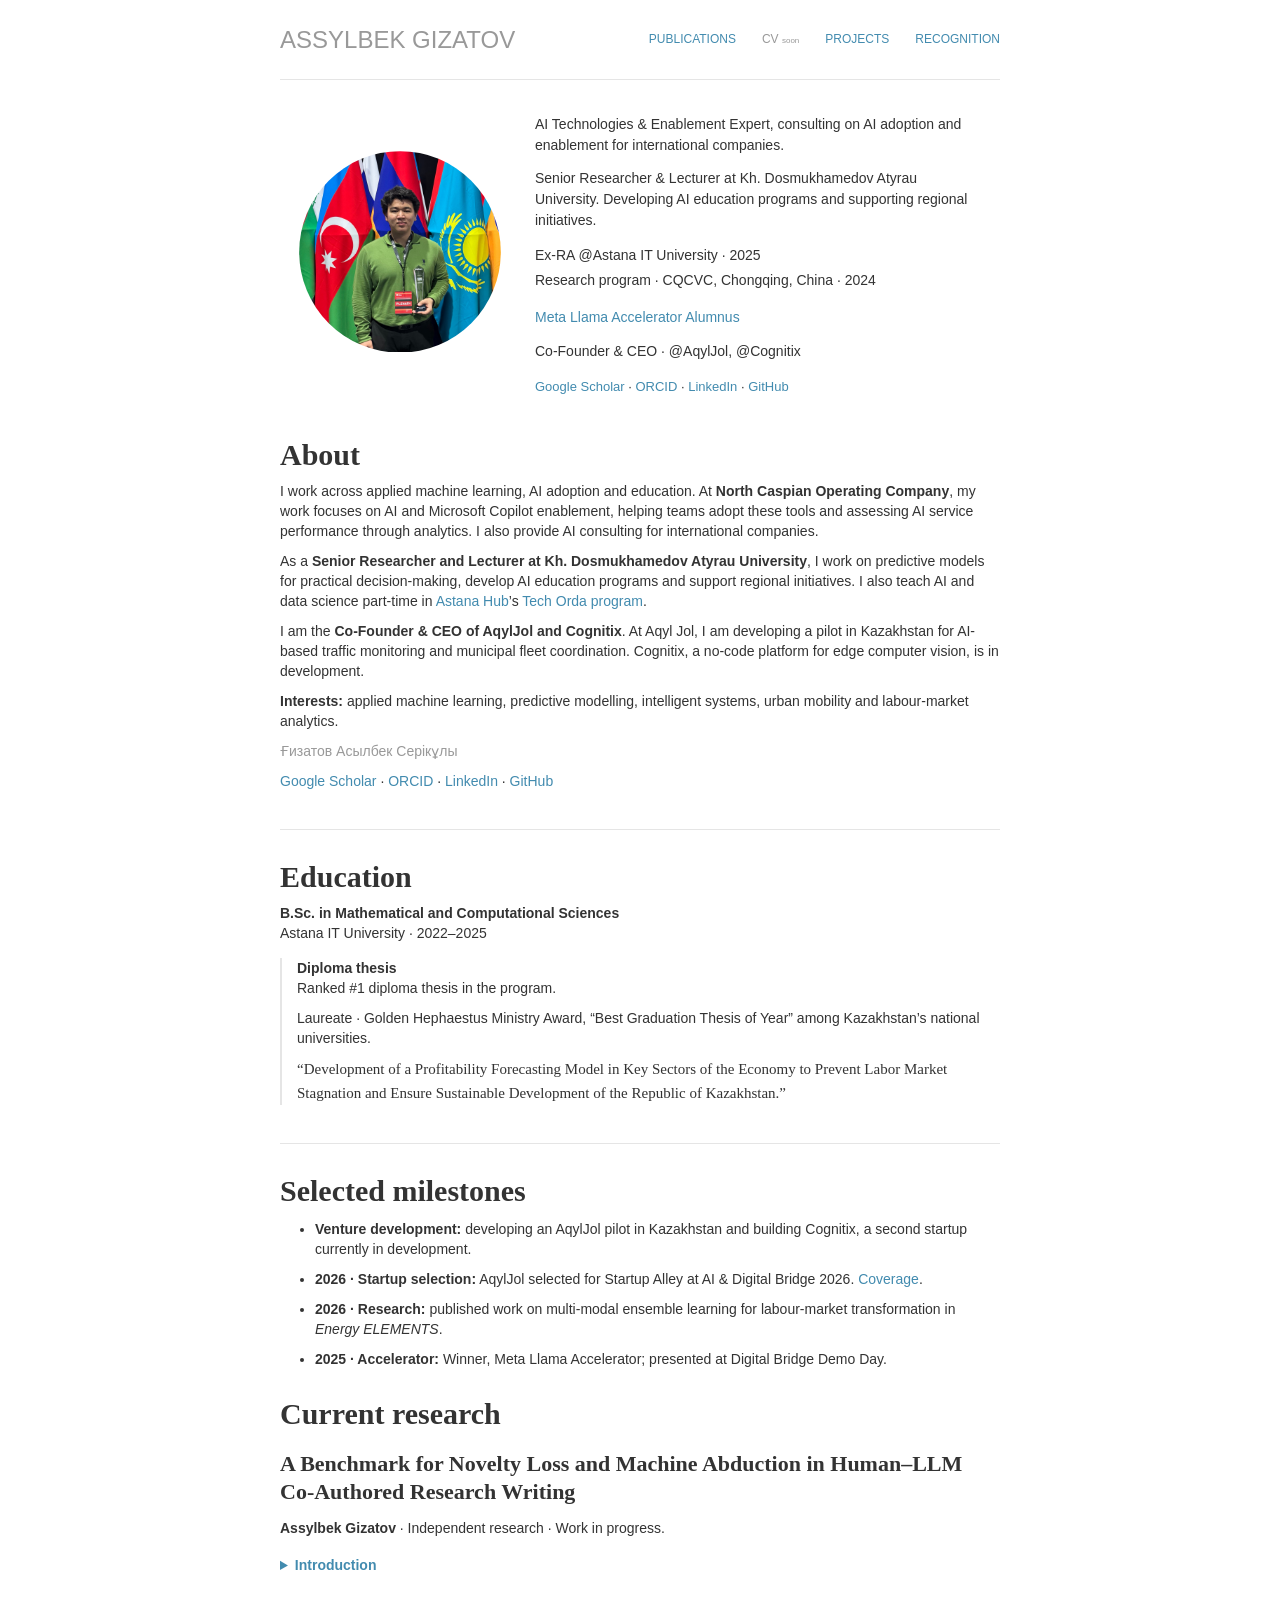
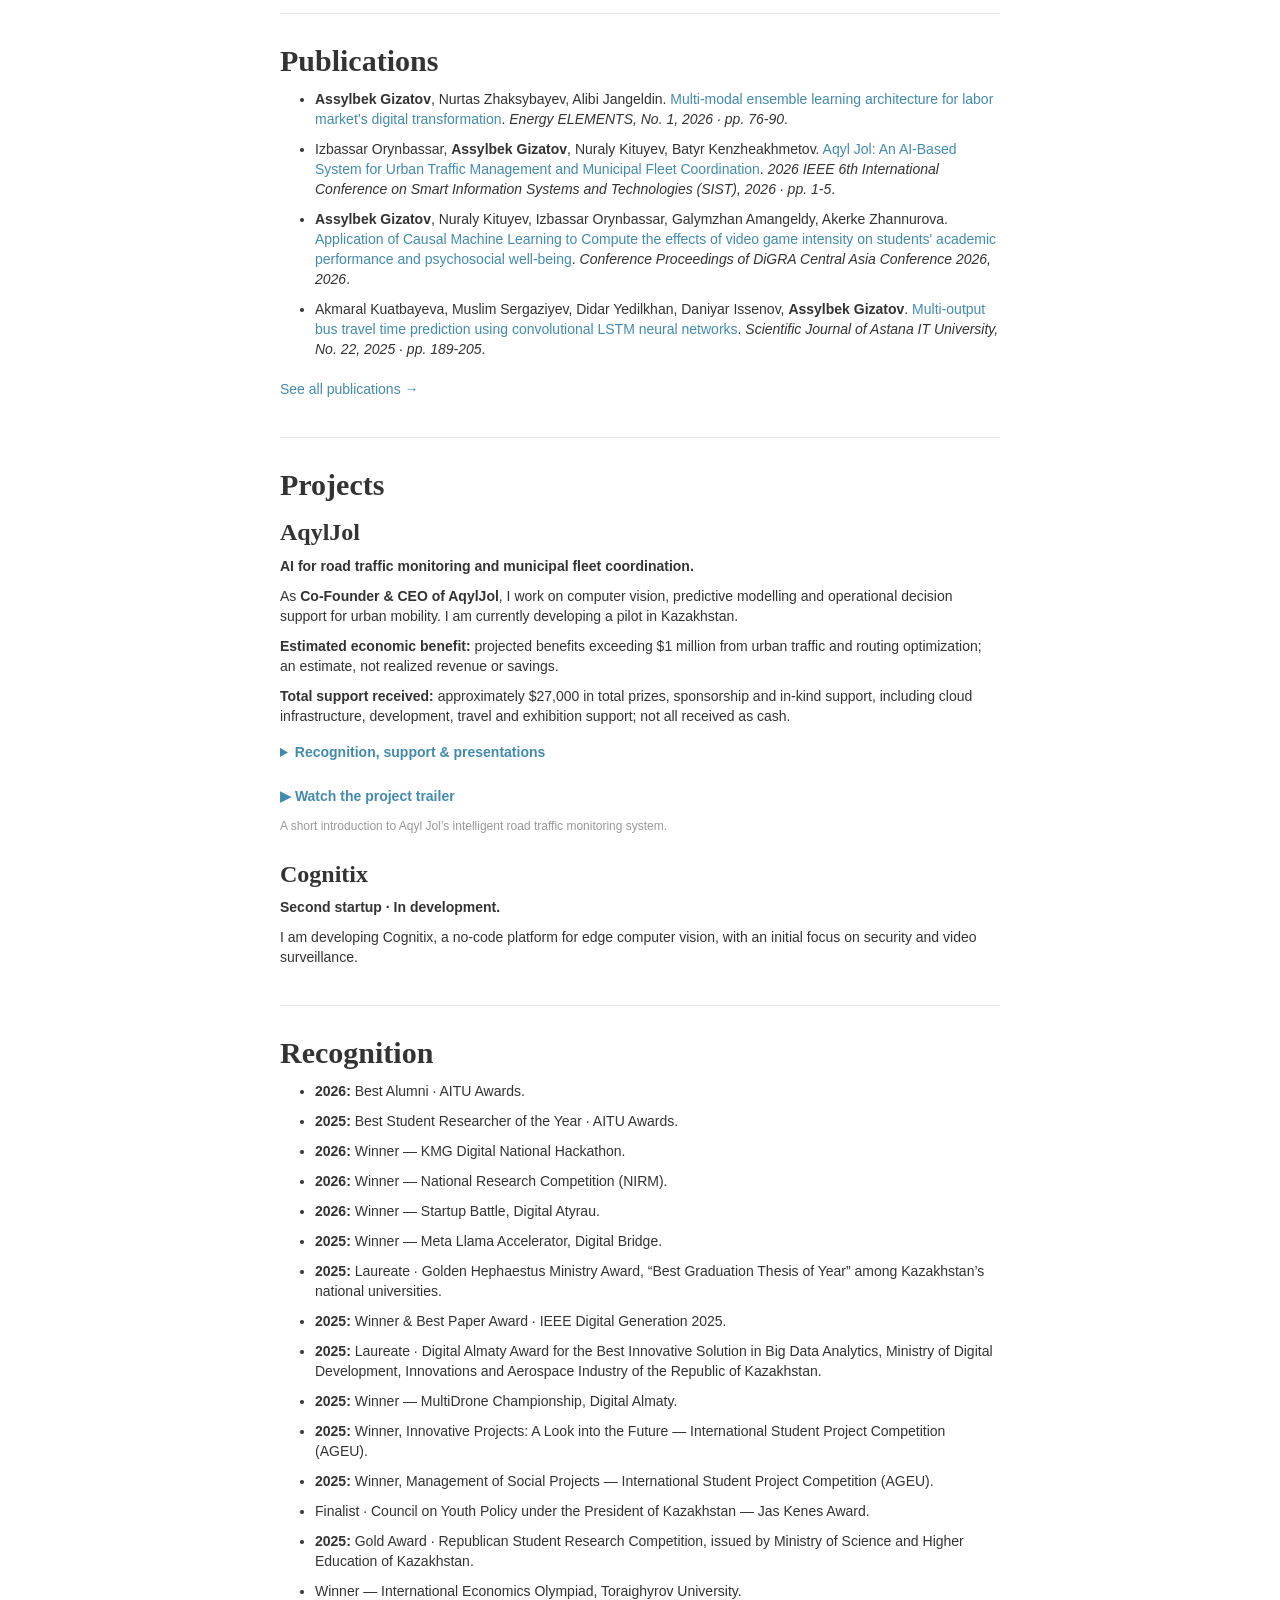
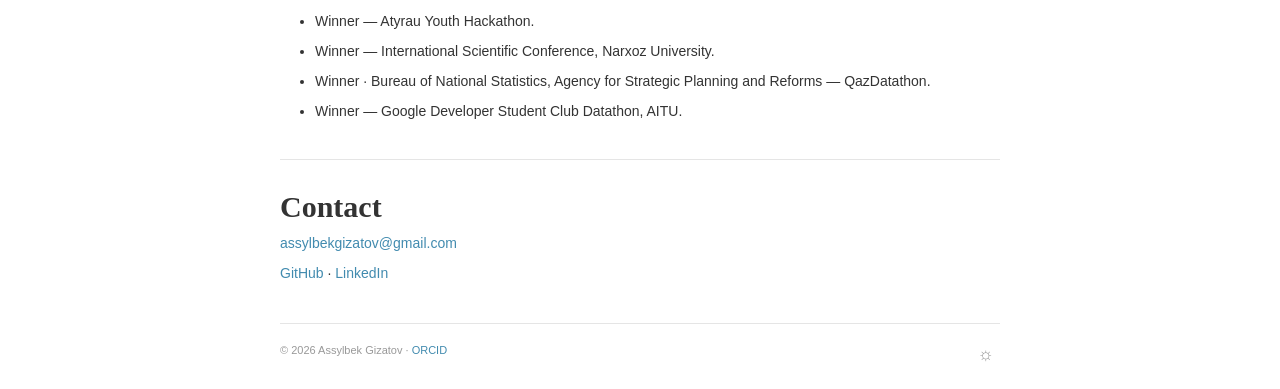
==== index.html @ f8c0badf "Add Meta Llama Accelerator alumnus profile link" ====
<!doctype html><html lang="en"><head><meta charset="utf-8"><meta name="viewport" content="width=device-width,initial-scale=1"><meta name="description" content="Assylbek Gizatov: researcher and AI &amp; Copilot expert. Applied machine learning, AI enablement and publications."><title>About - Assylbek Gizatov</title><link rel="stylesheet" href="/style.css?v=portrait-10"><script src="/app.js?v=aaron-3" defer></script></head><body><a class="skip" href="#content">Skip to content</a><div class="container"><header class="header"><a class="name" href="/">Assylbek Gizatov</a><nav aria-label="Main navigation"><a href="/publications.html">Publications</a><span title="CV will be added soon" class="cv-pending">CV <small>soon</small></span><a href="/#projects">Projects</a><a href="/#recognition">Recognition</a></nav></header><main id="content"><section class="intro" aria-label="Profile introduction"><div class="avatar avatar-frame"><img src="/assets/profile.jpeg?v=20261026" alt="Assylbek Gizatov" width="1152" height="1536"></div><div class="profile-summary"><div class="role-list"><p class="role-line">AI Technologies &amp; Enablement Expert, consulting on AI adoption and enablement for international companies.</p><p class="role-line">Senior Researcher &amp; Lecturer at Kh. Dosmukhamedov Atyrau University. Developing AI education programs and supporting regional initiatives.</p></div><p class="profile-history"><span>Ex-RA @Astana IT University · 2025</span><span>Research program · CQCVC, Chongqing, China · 2024</span></p><p class="founder-line"><a href="https://www.meta.com/about/">Meta Llama Accelerator Alumnus</a></p><p class="founder-line">Co-Founder &amp; CEO · @AqylJol, @Cognitix</p><p class="profile-links"><a href="https://scholar.google.com/citations?hl=en&amp;user=umg0K9MAAAAJ">Google Scholar</a> · <a href="https://orcid.org/0009-0009-2557-0767">ORCID</a> · <a href="https://www.linkedin.com/in/assylbek-gizatov/">LinkedIn</a> · <a href="https://github.com/AssylbekGizatov">GitHub</a></p></div></section><div class="about"><h2>About</h2><p>I work across applied machine learning, AI adoption and education. At <strong>North Caspian Operating Company</strong>, my work focuses on AI and Microsoft Copilot enablement, helping teams adopt these tools and assessing AI service performance through analytics. I also provide AI consulting for international companies.</p><p>As a <strong>Senior Researcher and Lecturer at Kh. Dosmukhamedov Atyrau University</strong>, I work on predictive models for practical decision-making, develop AI education programs and support regional initiatives. I also teach AI and data science part-time in <a href="https://astanahub.com/">Astana Hub</a>’s <a href="https://astanahub.com/en/techorda/">Tech Orda program</a>.</p><p>I am the <strong>Co-Founder &amp; CEO of AqylJol and Cognitix</strong>. At Aqyl Jol, I am developing a pilot in Kazakhstan for AI-based traffic monitoring and municipal fleet coordination. Cognitix, a no-code platform for edge computer vision, is in development.</p><p><strong>Interests:</strong> applied machine learning, predictive modelling, intelligent systems, urban mobility and labour-market analytics.</p><p class="native-name" lang="kk">Ғизатов Асылбек Серікұлы</p><p><a href="https://scholar.google.com/citations?hl=en&amp;user=umg0K9MAAAAJ">Google Scholar</a> · <a href="https://orcid.org/0009-0009-2557-0767">ORCID</a> · <a href="https://www.linkedin.com/in/assylbek-gizatov/">LinkedIn</a> · <a href="https://github.com/AssylbekGizatov">GitHub</a></p><h2 id="education">Education</h2><p><strong>B.Sc. in Mathematical and Computational Sciences</strong><br>Astana IT University · 2022–2025</p><div class="thesis"><p><strong>Diploma thesis</strong><br>Ranked #1 diploma thesis in the program.</p><p>Laureate · Golden Hephaestus Ministry Award, “Best Graduation Thesis of Year” among Kazakhstan’s national universities.</p><p class="thesis-title">“Development of a Profitability Forecasting Model in Key Sectors of the Economy to Prevent Labor Market Stagnation and Ensure Sustainable Development of the Republic of Kazakhstan.”</p></div><h2>Selected milestones</h2><ul class="milestones"><li><strong>Venture development:</strong> developing an AqylJol pilot in Kazakhstan and building Cognitix, a second startup currently in development.</li><li><strong>2026 · Startup selection:</strong> AqylJol selected for Startup Alley at AI &amp; Digital Bridge 2026. <a href="https://atyrau.edu.kz/en/MediaResources/Details/3563">Coverage</a>.</li><li><strong>2026 · Research:</strong> published work on multi-modal ensemble learning for labour-market transformation in <em>Energy ELEMENTS</em>.</li><li><strong>2025 · Accelerator:</strong> Winner, Meta Llama Accelerator; presented at Digital Bridge Demo Day.</li></ul><section class="work-in-progress" aria-labelledby="current-research"><h2 id="current-research">Current research</h2><h3>A Benchmark for Novelty Loss and Machine Abduction in Human–LLM Co-Authored Research Writing</h3><p><strong>Assylbek Gizatov</strong> · Independent research · Work in progress.</p><details class="paper-introduction"><summary>Introduction</summary><p>In a letter to Maurice Solovine, Albert Einstein conceptualized scientific discovery as a cyclical process: an intuitive movement from sensory experience to axioms, followed by logical deduction. In the current technological era, <strong>generative AI - and Large Language Models (LLMs) in particular,</strong> has mastered <strong>induction,</strong> statistical pattern recognition over large volumes of data, and is now progressing toward <strong>deduction,</strong> the form of reasoning responsible for constructing formal proofs. Yet it still lacks the mechanism of <strong>abduction:</strong> the very root of novel explanatory hypotheses.</p></details></section><h2>Publications</h2><ul class="publication-list"><li><strong>Assylbek Gizatov</strong>, Nurtas Zhaksybayev, Alibi Jangeldin. <a href="https://doi.org/10.68458/ee.2026.1.6">Multi-modal ensemble learning architecture for labor market’s digital transformation</a>. <em>Energy ELEMENTS, No. 1, 2026 · pp. 76-90</em>.</li><li>Izbassar Orynbassar, <strong>Assylbek Gizatov</strong>, Nuraly Kituyev, Batyr Kenzheakhmetov. <a href="https://doi.org/10.1109/sist61674.2026.11595985">Aqyl Jol: An AI-Based System for Urban Traffic Management and Municipal Fleet Coordination</a>. <em>2026 IEEE 6th International Conference on Smart Information Systems and Technologies (SIST), 2026 · pp. 1-5</em>.</li><li><strong>Assylbek Gizatov</strong>, Nuraly Kituyev, Izbassar Orynbassar, Galymzhan Amangeldy, Akerke Zhannurova. <a href="https://doi.org/10.26503/dl.v2026i2.2780">Application of Causal Machine Learning to Compute the effects of video game intensity on students&#x27; academic performance and psychosocial well-being</a>. <em>Conference Proceedings of DiGRA Central Asia Conference 2026, 2026</em>.</li><li>Akmaral Kuatbayeva, Muslim Sergaziyev, Didar Yedilkhan, Daniyar Issenov, <strong>Assylbek Gizatov</strong>. <a href="https://doi.org/10.37943/22jalw4601">Multi-output bus travel time prediction using convolutional LSTM neural networks</a>. <em>Scientific Journal of Astana IT University, No. 22, 2025 · pp. 189-205</em>.</li></ul><p><a href="/publications.html">See all publications →</a></p><h2 id="projects">Projects</h2><section class="project-feature" aria-labelledby="aqyl-jol"><h3 id="aqyl-jol">AqylJol</h3><p><strong>AI for road traffic monitoring and municipal fleet coordination.</strong></p><p>As <strong>Co-Founder &amp; CEO of AqylJol</strong>, I work on computer vision, predictive modelling and operational decision support for urban mobility. I am currently developing a pilot in Kazakhstan.</p><p><strong>Estimated economic benefit:</strong> projected benefits exceeding $1 million from urban traffic and routing optimization; an estimate, not realized revenue or savings.</p><p><strong>Total support received:</strong> approximately $27,000 in total prizes, sponsorship and in-kind support, including cloud infrastructure, development, travel and exhibition support; not all received as cash.</p><details class="paper-introduction"><summary>Recognition, support &amp; presentations</summary><ul><li><strong>Meta Accelerator Program 2025:</strong> Winner, ranked #1 among 1,000+ participants.</li><li><strong>Startup Battle, Digital Atyrau 2026:</strong> Second-place prize at the international forum.</li><li><strong>AWS resources:</strong> $7,000 in cloud credits and infrastructure for AI model development, testing and deployment, included in the approximately $27,000 total.</li><li><strong>Research:</strong> the project’s scientific novelty and AI methodology are described in <a href="https://doi.org/10.1109/sist61674.2026.11595985">Aqyl Jol: An AI-Based System for Urban Traffic Management and Municipal Fleet Coordination</a>, published at IEEE SIST 2026.</li><li><strong>MLA Demo Day:</strong> presented the solution at AI &amp; Digital Bridge 2025 to representatives from Meta, AWS and government organizations.</li><li><strong>Startup Alley, AI &amp; Digital Bridge 2026:</strong> selected by Kazakhstan’s Ministry of Science and Higher Education to showcase the project, with fully sponsored exhibition and participation support.</li></ul></details><p><a class="trailer-link" href="https://youtu.be/LSZjE1ArafY">▶ Watch the project trailer</a></p><p class="project-caption">A short introduction to Aqyl Jol’s intelligent road traffic monitoring system.</p></section><section class="project-feature" aria-labelledby="cognitix"><h3 id="cognitix">Cognitix</h3><p><strong>Second startup · In development.</strong></p><p>I am developing Cognitix, a no-code platform for edge computer vision, with an initial focus on security and video surveillance.</p></section><h2 id="recognition">Recognition</h2><ul><li><strong>2026:</strong> Best Alumni · AITU Awards.</li><li><strong>2025:</strong> Best Student Researcher of the Year · AITU Awards.</li><li><strong>2026:</strong> Winner — KMG Digital National Hackathon.</li><li><strong>2026:</strong> Winner — National Research Competition (NIRM).</li><li><strong>2026:</strong> Winner — Startup Battle, Digital Atyrau.</li><li><strong>2025:</strong> Winner — Meta Llama Accelerator, Digital Bridge.</li><li><strong>2025:</strong> Laureate · Golden Hephaestus Ministry Award, “Best Graduation Thesis of Year” among Kazakhstan’s national universities.</li><li><strong>2025:</strong> Winner &amp; Best Paper Award · IEEE Digital Generation 2025.</li><li><strong>2025:</strong> Laureate · Digital Almaty Award for the Best Innovative Solution in Big Data Analytics, Ministry of Digital Development, Innovations and Aerospace Industry of the Republic of Kazakhstan.</li><li><strong>2025:</strong> Winner — MultiDrone Championship, Digital Almaty.</li><li><strong>2025:</strong> Winner, Innovative Projects: A Look into the Future — International Student Project Competition (AGEU).</li><li><strong>2025:</strong> Winner, Management of Social Projects — International Student Project Competition (AGEU).</li><li>Finalist · Council on Youth Policy under the President of Kazakhstan — Jas Kenes Award.</li><li><strong>2025:</strong> Gold Award · Republican Student Research Competition, issued by Ministry of Science and Higher Education of Kazakhstan.</li><li>Winner — International Economics Olympiad, Toraighyrov University.</li><li>Winner — Atyrau Youth Hackathon.</li><li>Winner — International Scientific Conference, Narxoz University.</li><li>Winner · Bureau of National Statistics, Agency for Strategic Planning and Reforms — QazDatathon.</li><li>Winner — Google Developer Student Club Datathon, AITU.</li></ul><h2>Contact</h2><p><a href="mailto:assylbekgizatov@gmail.com">assylbekgizatov@gmail.com</a></p><p><a href="https://github.com/AssylbekGizatov">GitHub</a> · <a href="https://www.linkedin.com/in/assylbek-gizatov/">LinkedIn</a></p></div></main><footer>© 2026 Assylbek Gizatov · <a href="https://orcid.org/0009-0009-2557-0767">ORCID</a><button id="theme-toggle" title="Toggle theme" aria-label="Switch to dark theme">☼</button></footer></div></body></html>
---- style.css ----
*{box-sizing:border-box}:root{--bg:#fff;--text:#333;--link:#428baf;--line:#e5e5e5;--muted:#999}html[data-theme=dark]{--bg:#292b2e;--text:#eee;--link:#76bbdc;--line:#505256;--muted:#bdbdbd}html{scroll-padding-top:20px}body{margin:0;padding:20px 0 30px;background:var(--bg);color:var(--text);font:14px/1.42857143 Arial,"Helvetica Neue",Helvetica,sans-serif}.container{max-width:750px;padding:0 15px;margin:0 auto}a{color:var(--link);text-decoration:none}a:hover{text-decoration:underline}a,button{outline-offset:4px}.header{display:flex;justify-content:space-between;align-items:flex-start;gap:15px;border-bottom:1px solid var(--line);padding-bottom:19px;margin-bottom:30px;text-transform:uppercase;font-family:Helvetica,Arial,sans-serif}.name{color:var(--muted);font-size:24px;font-weight:400;white-space:nowrap;line-height:40px}.name:hover{color:var(--link);text-decoration:none}.header nav{display:flex;align-items:center;gap:26px;min-height:40px;font-size:12px}.cv-pending{color:var(--muted);white-space:nowrap}.cv-pending small{font-size:8px;text-transform:none}.intro{display:grid;grid-template-columns:210px minmax(0,1fr);gap:30px;align-items:center;margin:40px 15px 50px}.avatar{display:block;width:210px;height:210px;border-radius:50%;object-fit:cover;object-position:center bottom;background:#fff}.lead{font-size:21px;line-height:1.43;font-weight:400;margin:0 0 22px}.profile-links{font-size:14px;margin:0}h1,h2,h3,h4{font-family:Georgia,"Times New Roman",serif;font-weight:700;line-height:1.1}h1{font-size:36px;margin:20px 0 10px}h2{font-size:30px;margin:28px 0 10px}h3{font-size:24px;margin:20px 0 10px}h4{font-size:18px;margin:10px 0}p{margin:0 0 10px}.about h2:not(:first-child){border-top:1px solid var(--line);padding-top:30px;margin-top:38px}.about ul{padding-left:35px;margin:12px 0 20px}.about li{margin-bottom:10px}.native-name{color:var(--muted)}.papers{padding-left:40px;margin:0 0 22px}.papers li{margin-bottom:12px;line-height:1.43}.papers em{font-style:italic}.doi{font-size:12px;overflow-wrap:anywhere}.year{margin-left:40px}.publications{padding-bottom:20px}footer{margin-top:40px;border-top:1px solid var(--line);padding-top:19px;font-size:11px;color:var(--muted)}#theme-toggle{float:right;color:var(--muted);border:0;background:none;cursor:pointer;font-size:18px}.skip{position:absolute;left:10px;top:-80px;background:var(--bg);padding:10px;z-index:5}.skip:focus{top:0}@media(max-width:767px){.container{max-width:750px;padding:0 22px}.header{flex-wrap:wrap;gap:4px;padding-bottom:12px}.header nav{flex-wrap:wrap;gap:22px;min-height:30px}.name{font-size:23px}.intro{margin:30px 0 38px;grid-template-columns:160px minmax(0,1fr);gap:24px}.avatar{width:160px;height:160px}.lead{font-size:18px}.profile-links{font-size:12px}}@media(max-width:520px){.intro{display:block}.avatar{width:170px;height:170px;margin:0 auto 25px}.lead{font-size:19px}.header nav{gap:20px}.papers{padding-left:23px}.year{margin-left:23px}h1{font-size:32px}h2{font-size:28px}h3{font-size:22px}.profile-links{font-size:13px}}
.project-feature h3{margin-top:18px}.trailer-link{font-weight:700}.project-caption{font-size:12px;color:var(--muted);margin-top:12px}.project-feature ul{margin-top:16px}.project-feature li{margin-bottom:10px}


.work-in-progress h3{font-size:22px;line-height:1.3}.work-in-progress p{line-height:1.6}.milestones strong{font-weight:600}.profile-links{line-height:1.8}.project-feature+.project-feature{margin-top:26px}a[href^="mailto:"]{overflow-wrap:anywhere}

.paper-introduction{margin:16px 0 24px}.paper-introduction summary{cursor:pointer;color:var(--link);font-weight:600}.paper-introduction p{margin-top:12px;line-height:1.6}


/* Consistent, understated profile typography */
.profile-summary{min-width:0}.role-list{display:grid;gap:12px;margin-bottom:14px}.role-line{margin:0;font:inherit;line-height:1.5}.profile-summary .role-list,.profile-history{font-family:Arial,"Helvetica Neue",Helvetica,sans-serif;font-size:14px;font-weight:400;letter-spacing:normal}.profile-history{display:grid;gap:4px;line-height:1.5;color:var(--text);margin-bottom:16px}.founder-line{font-size:14px;margin-bottom:14px}.thesis{padding-left:15px;border-left:2px solid var(--line);margin-top:15px}.thesis-title{font-family:Georgia,"Times New Roman",serif;font-size:15px;line-height:1.55}.intro{margin-top:34px;margin-bottom:40px}.intro .profile-links{font-size:13px}@media(max-width:520px){.profile-summary{width:100%}.intro .profile-links{font-size:13px}}

/* Slightly wider, higher portrait framing without changing the layout. */
.avatar-frame{position:relative;overflow:hidden;background:var(--bg);border-radius:0;clip-path:circle(48% at 50% 48%)}.avatar-frame img{display:block;position:absolute;width:96%;height:auto;max-width:none;left:2%;bottom:4.3%}
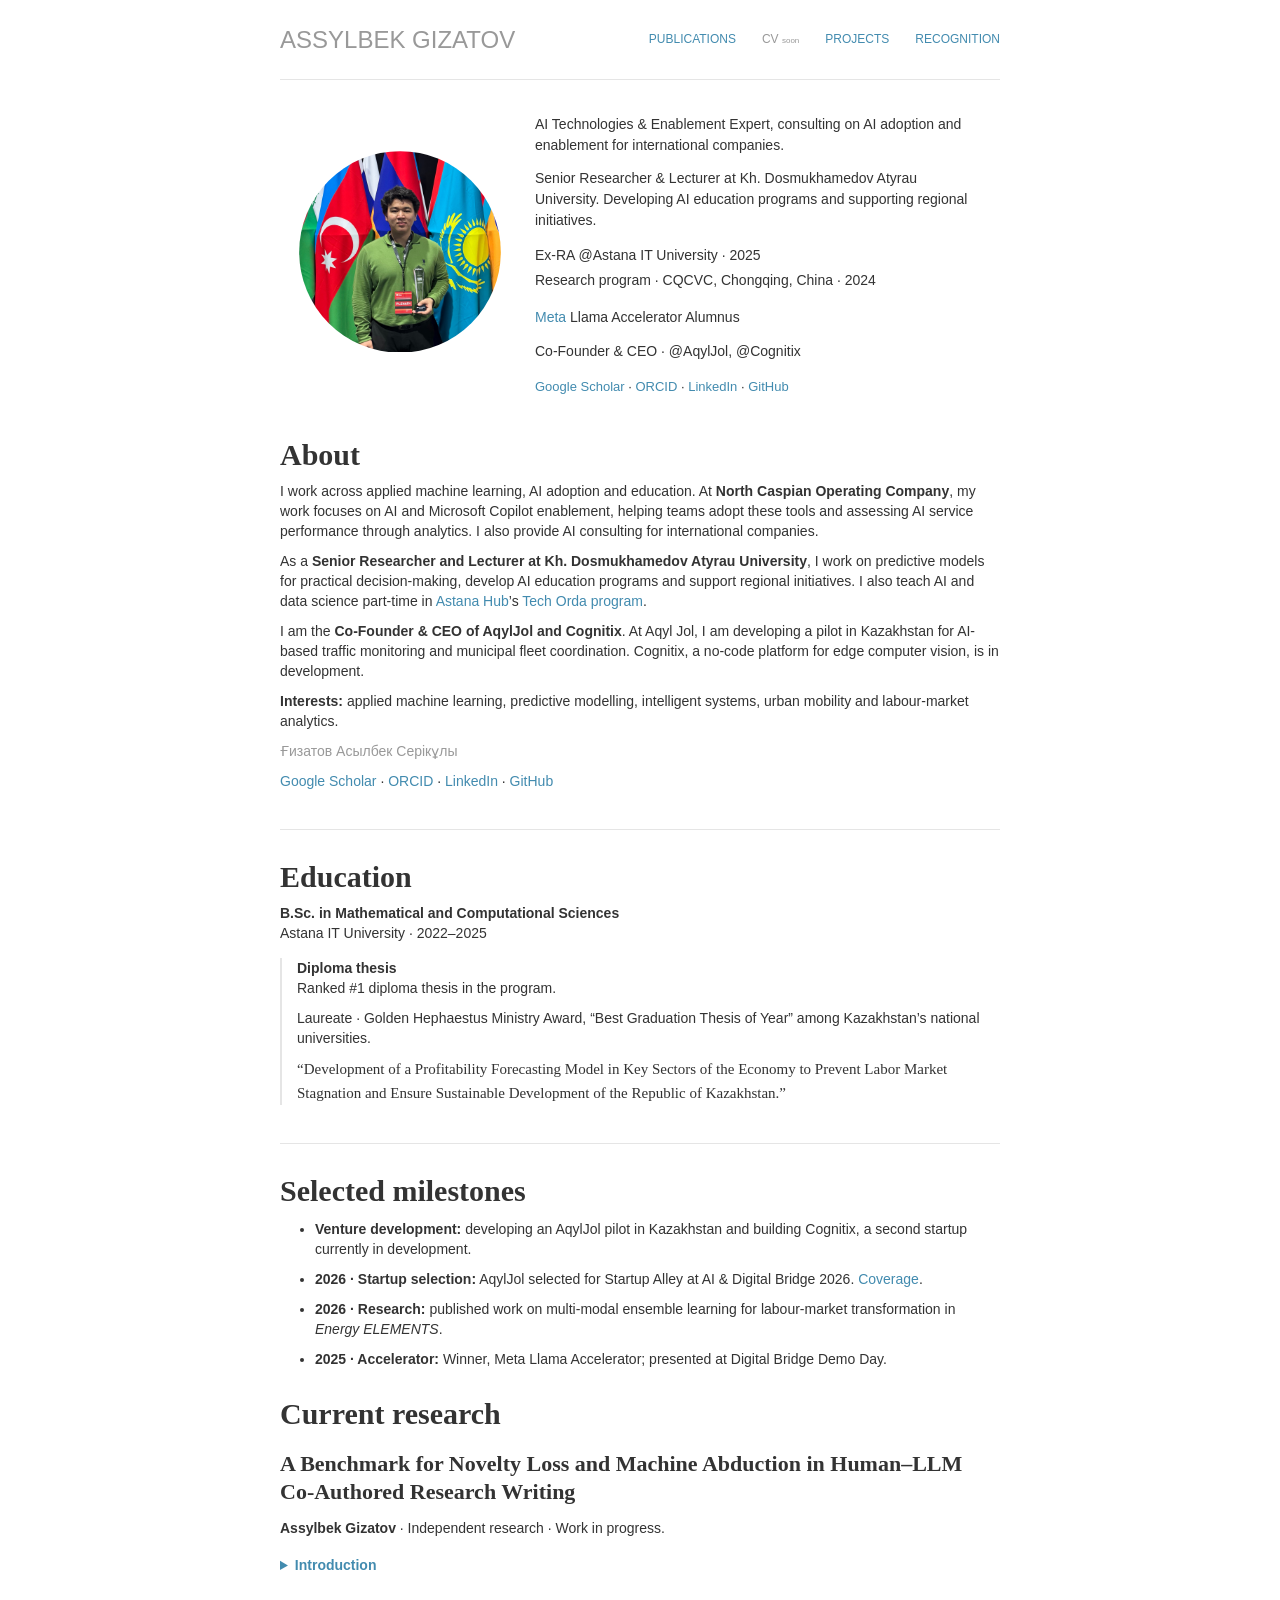
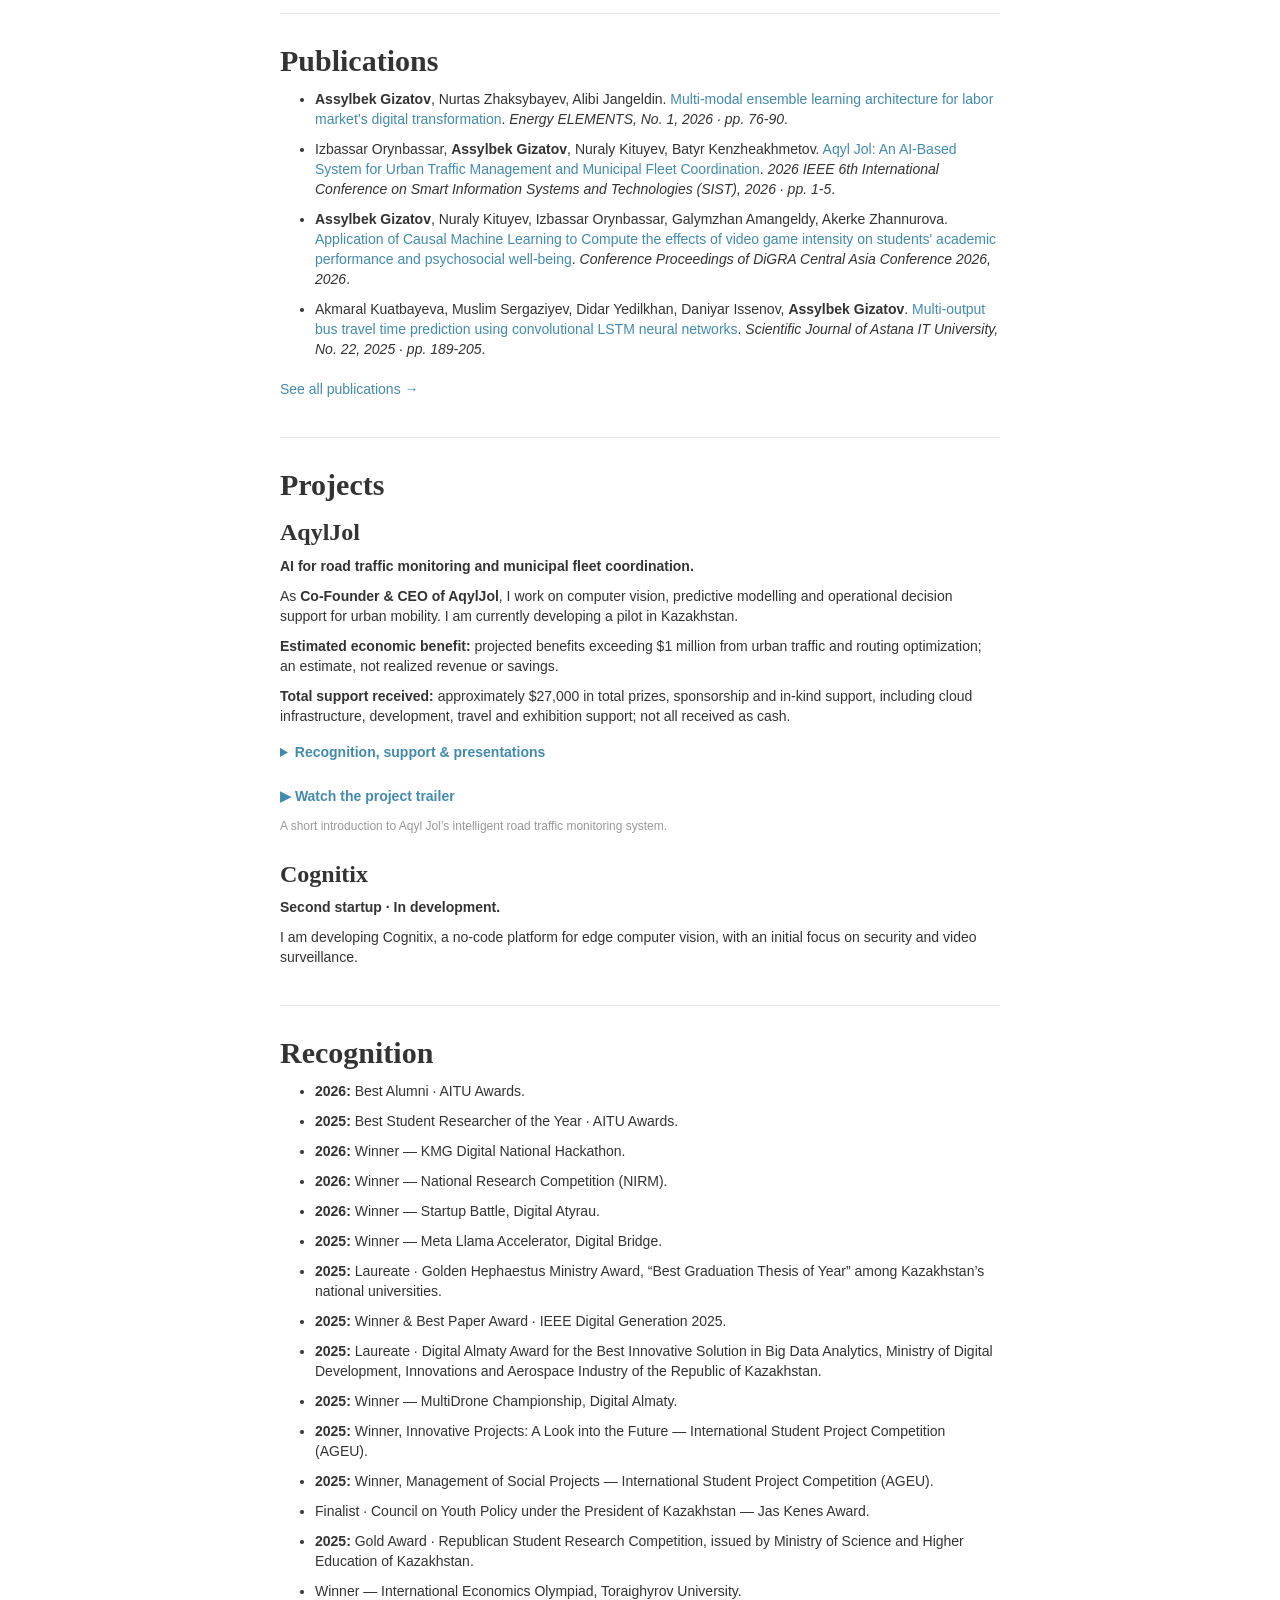
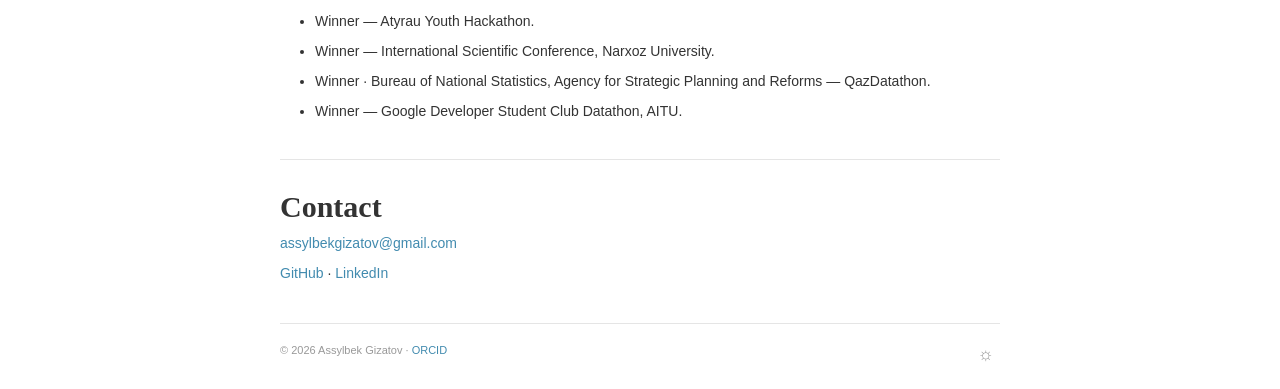
==== commit cb4214c2: "Limit accelerator profile hyperlink to the word Meta" ====
--- a/index.html
+++ b/index.html
@@ -1,2 +1,2 @@
-<!doctype html><html lang="en"><head><meta charset="utf-8"><meta name="viewport" content="width=device-width,initial-scale=1"><meta name="description" content="Assylbek Gizatov: researcher and AI &amp; Copilot expert. Applied machine learning, AI enablement and publications."><title>About - Assylbek Gizatov</title><link rel="stylesheet" href="/style.css?v=portrait-10"><script src="/app.js?v=aaron-3" defer></script></head><body><a class="skip" href="#content">Skip to content</a><div class="container"><header class="header"><a class="name" href="/">Assylbek Gizatov</a><nav aria-label="Main navigation"><a href="/publications.html">Publications</a><span title="CV will be added soon" class="cv-pending">CV <small>soon</small></span><a href="/#projects">Projects</a><a href="/#recognition">Recognition</a></nav></header><main id="content"><section class="intro" aria-label="Profile introduction"><div class="avatar avatar-frame"><img src="/assets/profile.jpeg?v=20261026" alt="Assylbek Gizatov" width="1152" height="1536"></div><div class="profile-summary"><div class="role-list"><p class="role-line">AI Technologies &amp; Enablement Expert, consulting on AI adoption and enablement for international companies.</p><p class="role-line">Senior Researcher &amp; Lecturer at Kh. Dosmukhamedov Atyrau University. Developing AI education programs and supporting regional initiatives.</p></div><p class="profile-history"><span>Ex-RA @Astana IT University · 2025</span><span>Research program · CQCVC, Chongqing, China · 2024</span></p><p class="founder-line"><a href="https://www.meta.com/about/">Meta Llama Accelerator Alumnus</a></p><p class="founder-line">Co-Founder &amp; CEO · @AqylJol, @Cognitix</p><p class="profile-links"><a href="https://scholar.google.com/citations?hl=en&amp;user=umg0K9MAAAAJ">Google Scholar</a> · <a href="https://orcid.org/0009-0009-2557-0767">ORCID</a> · <a href="https://www.linkedin.com/in/assylbek-gizatov/">LinkedIn</a> · <a href="https://github.com/AssylbekGizatov">GitHub</a></p></div></section><div class="about"><h2>About</h2><p>I work across applied machine learning, AI adoption and education. At <strong>North Caspian Operating Company</strong>, my work focuses on AI and Microsoft Copilot enablement, helping teams adopt these tools and assessing AI service performance through analytics. I also provide AI consulting for international companies.</p><p>As a <strong>Senior Researcher and Lecturer at Kh. Dosmukhamedov Atyrau University</strong>, I work on predictive models for practical decision-making, develop AI education programs and support regional initiatives. I also teach AI and data science part-time in <a href="https://astanahub.com/">Astana Hub</a>’s <a href="https://astanahub.com/en/techorda/">Tech Orda program</a>.</p><p>I am the <strong>Co-Founder &amp; CEO of AqylJol and Cognitix</strong>. At Aqyl Jol, I am developing a pilot in Kazakhstan for AI-based traffic monitoring and municipal fleet coordination. Cognitix, a no-code platform for edge computer vision, is in development.</p><p><strong>Interests:</strong> applied machine learning, predictive modelling, intelligent systems, urban mobility and labour-market analytics.</p><p class="native-name" lang="kk">Ғизатов Асылбек Серікұлы</p><p><a href="https://scholar.google.com/citations?hl=en&amp;user=umg0K9MAAAAJ">Google Scholar</a> · <a href="https://orcid.org/0009-0009-2557-0767">ORCID</a> · <a href="https://www.linkedin.com/in/assylbek-gizatov/">LinkedIn</a> · <a href="https://github.com/AssylbekGizatov">GitHub</a></p><h2 id="education">Education</h2><p><strong>B.Sc. in Mathematical and Computational Sciences</strong><br>Astana IT University · 2022–2025</p><div class="thesis"><p><strong>Diploma thesis</strong><br>Ranked #1 diploma thesis in the program.</p><p>Laureate · Golden Hephaestus Ministry Award, “Best Graduation Thesis of Year” among Kazakhstan’s national universities.</p><p class="thesis-title">“Development of a Profitability Forecasting Model in Key Sectors of the Economy to Prevent Labor Market Stagnation and Ensure Sustainable Development of the Republic of Kazakhstan.”</p></div><h2>Selected milestones</h2><ul class="milestones"><li><strong>Venture development:</strong> developing an AqylJol pilot in Kazakhstan and building Cognitix, a second startup currently in development.</li><li><strong>2026 · Startup selection:</strong> AqylJol selected for Startup Alley at AI &amp; Digital Bridge 2026. <a href="https://atyrau.edu.kz/en/MediaResources/Details/3563">Coverage</a>.</li><li><strong>2026 · Research:</strong> published work on multi-modal ensemble learning for labour-market transformation in <em>Energy ELEMENTS</em>.</li><li><strong>2025 · Accelerator:</strong> Winner, Meta Llama Accelerator; presented at Digital Bridge Demo Day.</li></ul><section class="work-in-progress" aria-labelledby="current-research"><h2 id="current-research">Current research</h2><h3>A Benchmark for Novelty Loss and Machine Abduction in Human–LLM Co-Authored Research Writing</h3><p><strong>Assylbek Gizatov</strong> · Independent research · Work in progress.</p><details class="paper-introduction"><summary>Introduction</summary><p>In a letter to Maurice Solovine, Albert Einstein conceptualized scientific discovery as a cyclical process: an intuitive movement from sensory experience to axioms, followed by logical deduction. In the current technological era, <strong>generative AI - and Large Language Models (LLMs) in particular,</strong> has mastered <strong>induction,</strong> statistical pattern recognition over large volumes of data, and is now progressing toward <strong>deduction,</strong> the form of reasoning responsible for constructing formal proofs. Yet it still lacks the mechanism of <strong>abduction:</strong> the very root of novel explanatory hypotheses.</p></details></section><h2>Publications</h2><ul class="publication-list"><li><strong>Assylbek Gizatov</strong>, Nurtas Zhaksybayev, Alibi Jangeldin. <a href="https://doi.org/10.68458/ee.2026.1.6">Multi-modal ensemble learning architecture for labor market’s digital transformation</a>. <em>Energy ELEMENTS, No. 1, 2026 · pp. 76-90</em>.</li><li>Izbassar Orynbassar, <strong>Assylbek Gizatov</strong>, Nuraly Kituyev, Batyr Kenzheakhmetov. <a href="https://doi.org/10.1109/sist61674.2026.11595985">Aqyl Jol: An AI-Based System for Urban Traffic Management and Municipal Fleet Coordination</a>. <em>2026 IEEE 6th International Conference on Smart Information Systems and Technologies (SIST), 2026 · pp. 1-5</em>.</li><li><strong>Assylbek Gizatov</strong>, Nuraly Kituyev, Izbassar Orynbassar, Galymzhan Amangeldy, Akerke Zhannurova. <a href="https://doi.org/10.26503/dl.v2026i2.2780">Application of Causal Machine Learning to Compute the effects of video game intensity on students&#x27; academic performance and psychosocial well-being</a>. <em>Conference Proceedings of DiGRA Central Asia Conference 2026, 2026</em>.</li><li>Akmaral Kuatbayeva, Muslim Sergaziyev, Didar Yedilkhan, Daniyar Issenov, <strong>Assylbek Gizatov</strong>. <a href="https://doi.org/10.37943/22jalw4601">Multi-output bus travel time prediction using convolutional LSTM neural networks</a>. <em>Scientific Journal of Astana IT University, No. 22, 2025 · pp. 189-205</em>.</li></ul><p><a href="/publications.html">See all publications →</a></p><h2 id="projects">Projects</h2><section class="project-feature" aria-labelledby="aqyl-jol"><h3 id="aqyl-jol">AqylJol</h3><p><strong>AI for road traffic monitoring and municipal fleet coordination.</strong></p><p>As <strong>Co-Founder &amp; CEO of AqylJol</strong>, I work on computer vision, predictive modelling and operational decision support for urban mobility. I am currently developing a pilot in Kazakhstan.</p><p><strong>Estimated economic benefit:</strong> projected benefits exceeding $1 million from urban traffic and routing optimization; an estimate, not realized revenue or savings.</p><p><strong>Total support received:</strong> approximately $27,000 in total prizes, sponsorship and in-kind support, including cloud infrastructure, development, travel and exhibition support; not all received as cash.</p><details class="paper-introduction"><summary>Recognition, support &amp; presentations</summary><ul><li><strong>Meta Accelerator Program 2025:</strong> Winner, ranked #1 among 1,000+ participants.</li><li><strong>Startup Battle, Digital Atyrau 2026:</strong> Second-place prize at the international forum.</li><li><strong>AWS resources:</strong> $7,000 in cloud credits and infrastructure for AI model development, testing and deployment, included in the approximately $27,000 total.</li><li><strong>Research:</strong> the project’s scientific novelty and AI methodology are described in <a href="https://doi.org/10.1109/sist61674.2026.11595985">Aqyl Jol: An AI-Based System for Urban Traffic Management and Municipal Fleet Coordination</a>, published at IEEE SIST 2026.</li><li><strong>MLA Demo Day:</strong> presented the solution at AI &amp; Digital Bridge 2025 to representatives from Meta, AWS and government organizations.</li><li><strong>Startup Alley, AI &amp; Digital Bridge 2026:</strong> selected by Kazakhstan’s Ministry of Science and Higher Education to showcase the project, with fully sponsored exhibition and participation support.</li></ul></details><p><a class="trailer-link" href="https://youtu.be/LSZjE1ArafY">▶ Watch the project trailer</a></p><p class="project-caption">A short introduction to Aqyl Jol’s intelligent road traffic monitoring system.</p></section><section class="project-feature" aria-labelledby="cognitix"><h3 id="cognitix">Cognitix</h3><p><strong>Second startup · In development.</strong></p><p>I am developing Cognitix, a no-code platform for edge computer vision, with an initial focus on security and video surveillance.</p></section><h2 id="recognition">Recognition</h2><ul><li><strong>2026:</strong> Best Alumni · AITU Awards.</li><li><strong>2025:</strong> Best Student Researcher of the Year · AITU Awards.</li><li><strong>2026:</strong> Winner — KMG Digital National Hackathon.</li><li><strong>2026:</strong> Winner — National Research Competition (NIRM).</li><li><strong>2026:</strong> Winner — Startup Battle, Digital Atyrau.</li><li><strong>2025:</strong> Winner — Meta Llama Accelerator, Digital Bridge.</li><li><strong>2025:</strong> Laureate · Golden Hephaestus Ministry Award, “Best Graduation Thesis of Year” among Kazakhstan’s national universities.</li><li><strong>2025:</strong> Winner &amp; Best Paper Award · IEEE Digital Generation 2025.</li><li><strong>2025:</strong> Laureate · Digital Almaty Award for the Best Innovative Solution in Big Data Analytics, Ministry of Digital Development, Innovations and Aerospace Industry of the Republic of Kazakhstan.</li><li><strong>2025:</strong> Winner — MultiDrone Championship, Digital Almaty.</li><li><strong>2025:</strong> Winner, Innovative Projects: A Look into the Future — International Student Project Competition (AGEU).</li><li><strong>2025:</strong> Winner, Management of Social Projects — International Student Project Competition (AGEU).</li><li>Finalist · Council on Youth Policy under the President of Kazakhstan — Jas Kenes Award.</li><li><strong>2025:</strong> Gold Award · Republican Student Research Competition, issued by Ministry of Science and Higher Education of Kazakhstan.</li><li>Winner — International Economics Olympiad, Toraighyrov University.</li><li>Winner — Atyrau Youth Hackathon.</li><li>Winner — International Scientific Conference, Narxoz University.</li><li>Winner · Bureau of National Statistics, Agency for Strategic Planning and Reforms — QazDatathon.</li><li>Winner — Google Developer Student Club Datathon, AITU.</li></ul><h2>Contact</h2><p><a href="mailto:assylbekgizatov@gmail.com">assylbekgizatov@gmail.com</a></p><p><a href="https://github.com/AssylbekGizatov">GitHub</a> · <a href="https://www.linkedin.com/in/assylbek-gizatov/">LinkedIn</a></p></div></main><footer>© 2026 Assylbek Gizatov · <a href="https://orcid.org/0009-0009-2557-0767">ORCID</a><button id="theme-toggle" title="Toggle theme" aria-label="Switch to dark theme">☼</button></footer></div></body></html>
+<!doctype html><html lang="en"><head><meta charset="utf-8"><meta name="viewport" content="width=device-width,initial-scale=1"><meta name="description" content="Assylbek Gizatov: researcher and AI &amp; Copilot expert. Applied machine learning, AI enablement and publications."><title>About - Assylbek Gizatov</title><link rel="stylesheet" href="/style.css?v=portrait-10"><script src="/app.js?v=aaron-3" defer></script></head><body><a class="skip" href="#content">Skip to content</a><div class="container"><header class="header"><a class="name" href="/">Assylbek Gizatov</a><nav aria-label="Main navigation"><a href="/publications.html">Publications</a><span title="CV will be added soon" class="cv-pending">CV <small>soon</small></span><a href="/#projects">Projects</a><a href="/#recognition">Recognition</a></nav></header><main id="content"><section class="intro" aria-label="Profile introduction"><div class="avatar avatar-frame"><img src="/assets/profile.jpeg?v=20261026" alt="Assylbek Gizatov" width="1152" height="1536"></div><div class="profile-summary"><div class="role-list"><p class="role-line">AI Technologies &amp; Enablement Expert, consulting on AI adoption and enablement for international companies.</p><p class="role-line">Senior Researcher &amp; Lecturer at Kh. Dosmukhamedov Atyrau University. Developing AI education programs and supporting regional initiatives.</p></div><p class="profile-history"><span>Ex-RA @Astana IT University · 2025</span><span>Research program · CQCVC, Chongqing, China · 2024</span></p><p class="founder-line"><a href="https://www.meta.com/about/">Meta</a> Llama Accelerator Alumnus</p><p class="founder-line">Co-Founder &amp; CEO · @AqylJol, @Cognitix</p><p class="profile-links"><a href="https://scholar.google.com/citations?hl=en&amp;user=umg0K9MAAAAJ">Google Scholar</a> · <a href="https://orcid.org/0009-0009-2557-0767">ORCID</a> · <a href="https://www.linkedin.com/in/assylbek-gizatov/">LinkedIn</a> · <a href="https://github.com/AssylbekGizatov">GitHub</a></p></div></section><div class="about"><h2>About</h2><p>I work across applied machine learning, AI adoption and education. At <strong>North Caspian Operating Company</strong>, my work focuses on AI and Microsoft Copilot enablement, helping teams adopt these tools and assessing AI service performance through analytics. I also provide AI consulting for international companies.</p><p>As a <strong>Senior Researcher and Lecturer at Kh. Dosmukhamedov Atyrau University</strong>, I work on predictive models for practical decision-making, develop AI education programs and support regional initiatives. I also teach AI and data science part-time in <a href="https://astanahub.com/">Astana Hub</a>’s <a href="https://astanahub.com/en/techorda/">Tech Orda program</a>.</p><p>I am the <strong>Co-Founder &amp; CEO of AqylJol and Cognitix</strong>. At Aqyl Jol, I am developing a pilot in Kazakhstan for AI-based traffic monitoring and municipal fleet coordination. Cognitix, a no-code platform for edge computer vision, is in development.</p><p><strong>Interests:</strong> applied machine learning, predictive modelling, intelligent systems, urban mobility and labour-market analytics.</p><p class="native-name" lang="kk">Ғизатов Асылбек Серікұлы</p><p><a href="https://scholar.google.com/citations?hl=en&amp;user=umg0K9MAAAAJ">Google Scholar</a> · <a href="https://orcid.org/0009-0009-2557-0767">ORCID</a> · <a href="https://www.linkedin.com/in/assylbek-gizatov/">LinkedIn</a> · <a href="https://github.com/AssylbekGizatov">GitHub</a></p><h2 id="education">Education</h2><p><strong>B.Sc. in Mathematical and Computational Sciences</strong><br>Astana IT University · 2022–2025</p><div class="thesis"><p><strong>Diploma thesis</strong><br>Ranked #1 diploma thesis in the program.</p><p>Laureate · Golden Hephaestus Ministry Award, “Best Graduation Thesis of Year” among Kazakhstan’s national universities.</p><p class="thesis-title">“Development of a Profitability Forecasting Model in Key Sectors of the Economy to Prevent Labor Market Stagnation and Ensure Sustainable Development of the Republic of Kazakhstan.”</p></div><h2>Selected milestones</h2><ul class="milestones"><li><strong>Venture development:</strong> developing an AqylJol pilot in Kazakhstan and building Cognitix, a second startup currently in development.</li><li><strong>2026 · Startup selection:</strong> AqylJol selected for Startup Alley at AI &amp; Digital Bridge 2026. <a href="https://atyrau.edu.kz/en/MediaResources/Details/3563">Coverage</a>.</li><li><strong>2026 · Research:</strong> published work on multi-modal ensemble learning for labour-market transformation in <em>Energy ELEMENTS</em>.</li><li><strong>2025 · Accelerator:</strong> Winner, Meta Llama Accelerator; presented at Digital Bridge Demo Day.</li></ul><section class="work-in-progress" aria-labelledby="current-research"><h2 id="current-research">Current research</h2><h3>A Benchmark for Novelty Loss and Machine Abduction in Human–LLM Co-Authored Research Writing</h3><p><strong>Assylbek Gizatov</strong> · Independent research · Work in progress.</p><details class="paper-introduction"><summary>Introduction</summary><p>In a letter to Maurice Solovine, Albert Einstein conceptualized scientific discovery as a cyclical process: an intuitive movement from sensory experience to axioms, followed by logical deduction. In the current technological era, <strong>generative AI - and Large Language Models (LLMs) in particular,</strong> has mastered <strong>induction,</strong> statistical pattern recognition over large volumes of data, and is now progressing toward <strong>deduction,</strong> the form of reasoning responsible for constructing formal proofs. Yet it still lacks the mechanism of <strong>abduction:</strong> the very root of novel explanatory hypotheses.</p></details></section><h2>Publications</h2><ul class="publication-list"><li><strong>Assylbek Gizatov</strong>, Nurtas Zhaksybayev, Alibi Jangeldin. <a href="https://doi.org/10.68458/ee.2026.1.6">Multi-modal ensemble learning architecture for labor market’s digital transformation</a>. <em>Energy ELEMENTS, No. 1, 2026 · pp. 76-90</em>.</li><li>Izbassar Orynbassar, <strong>Assylbek Gizatov</strong>, Nuraly Kituyev, Batyr Kenzheakhmetov. <a href="https://doi.org/10.1109/sist61674.2026.11595985">Aqyl Jol: An AI-Based System for Urban Traffic Management and Municipal Fleet Coordination</a>. <em>2026 IEEE 6th International Conference on Smart Information Systems and Technologies (SIST), 2026 · pp. 1-5</em>.</li><li><strong>Assylbek Gizatov</strong>, Nuraly Kituyev, Izbassar Orynbassar, Galymzhan Amangeldy, Akerke Zhannurova. <a href="https://doi.org/10.26503/dl.v2026i2.2780">Application of Causal Machine Learning to Compute the effects of video game intensity on students&#x27; academic performance and psychosocial well-being</a>. <em>Conference Proceedings of DiGRA Central Asia Conference 2026, 2026</em>.</li><li>Akmaral Kuatbayeva, Muslim Sergaziyev, Didar Yedilkhan, Daniyar Issenov, <strong>Assylbek Gizatov</strong>. <a href="https://doi.org/10.37943/22jalw4601">Multi-output bus travel time prediction using convolutional LSTM neural networks</a>. <em>Scientific Journal of Astana IT University, No. 22, 2025 · pp. 189-205</em>.</li></ul><p><a href="/publications.html">See all publications →</a></p><h2 id="projects">Projects</h2><section class="project-feature" aria-labelledby="aqyl-jol"><h3 id="aqyl-jol">AqylJol</h3><p><strong>AI for road traffic monitoring and municipal fleet coordination.</strong></p><p>As <strong>Co-Founder &amp; CEO of AqylJol</strong>, I work on computer vision, predictive modelling and operational decision support for urban mobility. I am currently developing a pilot in Kazakhstan.</p><p><strong>Estimated economic benefit:</strong> projected benefits exceeding $1 million from urban traffic and routing optimization; an estimate, not realized revenue or savings.</p><p><strong>Total support received:</strong> approximately $27,000 in total prizes, sponsorship and in-kind support, including cloud infrastructure, development, travel and exhibition support; not all received as cash.</p><details class="paper-introduction"><summary>Recognition, support &amp; presentations</summary><ul><li><strong>Meta Accelerator Program 2025:</strong> Winner, ranked #1 among 1,000+ participants.</li><li><strong>Startup Battle, Digital Atyrau 2026:</strong> Second-place prize at the international forum.</li><li><strong>AWS resources:</strong> $7,000 in cloud credits and infrastructure for AI model development, testing and deployment, included in the approximately $27,000 total.</li><li><strong>Research:</strong> the project’s scientific novelty and AI methodology are described in <a href="https://doi.org/10.1109/sist61674.2026.11595985">Aqyl Jol: An AI-Based System for Urban Traffic Management and Municipal Fleet Coordination</a>, published at IEEE SIST 2026.</li><li><strong>MLA Demo Day:</strong> presented the solution at AI &amp; Digital Bridge 2025 to representatives from Meta, AWS and government organizations.</li><li><strong>Startup Alley, AI &amp; Digital Bridge 2026:</strong> selected by Kazakhstan’s Ministry of Science and Higher Education to showcase the project, with fully sponsored exhibition and participation support.</li></ul></details><p><a class="trailer-link" href="https://youtu.be/LSZjE1ArafY">▶ Watch the project trailer</a></p><p class="project-caption">A short introduction to Aqyl Jol’s intelligent road traffic monitoring system.</p></section><section class="project-feature" aria-labelledby="cognitix"><h3 id="cognitix">Cognitix</h3><p><strong>Second startup · In development.</strong></p><p>I am developing Cognitix, a no-code platform for edge computer vision, with an initial focus on security and video surveillance.</p></section><h2 id="recognition">Recognition</h2><ul><li><strong>2026:</strong> Best Alumni · AITU Awards.</li><li><strong>2025:</strong> Best Student Researcher of the Year · AITU Awards.</li><li><strong>2026:</strong> Winner — KMG Digital National Hackathon.</li><li><strong>2026:</strong> Winner — National Research Competition (NIRM).</li><li><strong>2026:</strong> Winner — Startup Battle, Digital Atyrau.</li><li><strong>2025:</strong> Winner — Meta Llama Accelerator, Digital Bridge.</li><li><strong>2025:</strong> Laureate · Golden Hephaestus Ministry Award, “Best Graduation Thesis of Year” among Kazakhstan’s national universities.</li><li><strong>2025:</strong> Winner &amp; Best Paper Award · IEEE Digital Generation 2025.</li><li><strong>2025:</strong> Laureate · Digital Almaty Award for the Best Innovative Solution in Big Data Analytics, Ministry of Digital Development, Innovations and Aerospace Industry of the Republic of Kazakhstan.</li><li><strong>2025:</strong> Winner — MultiDrone Championship, Digital Almaty.</li><li><strong>2025:</strong> Winner, Innovative Projects: A Look into the Future — International Student Project Competition (AGEU).</li><li><strong>2025:</strong> Winner, Management of Social Projects — International Student Project Competition (AGEU).</li><li>Finalist · Council on Youth Policy under the President of Kazakhstan — Jas Kenes Award.</li><li><strong>2025:</strong> Gold Award · Republican Student Research Competition, issued by Ministry of Science and Higher Education of Kazakhstan.</li><li>Winner — International Economics Olympiad, Toraighyrov University.</li><li>Winner — Atyrau Youth Hackathon.</li><li>Winner — International Scientific Conference, Narxoz University.</li><li>Winner · Bureau of National Statistics, Agency for Strategic Planning and Reforms — QazDatathon.</li><li>Winner — Google Developer Student Club Datathon, AITU.</li></ul><h2>Contact</h2><p><a href="mailto:assylbekgizatov@gmail.com">assylbekgizatov@gmail.com</a></p><p><a href="https://github.com/AssylbekGizatov">GitHub</a> · <a href="https://www.linkedin.com/in/assylbek-gizatov/">LinkedIn</a></p></div></main><footer>© 2026 Assylbek Gizatov · <a href="https://orcid.org/0009-0009-2557-0767">ORCID</a><button id="theme-toggle" title="Toggle theme" aria-label="Switch to dark theme">☼</button></footer></div></body></html>
 
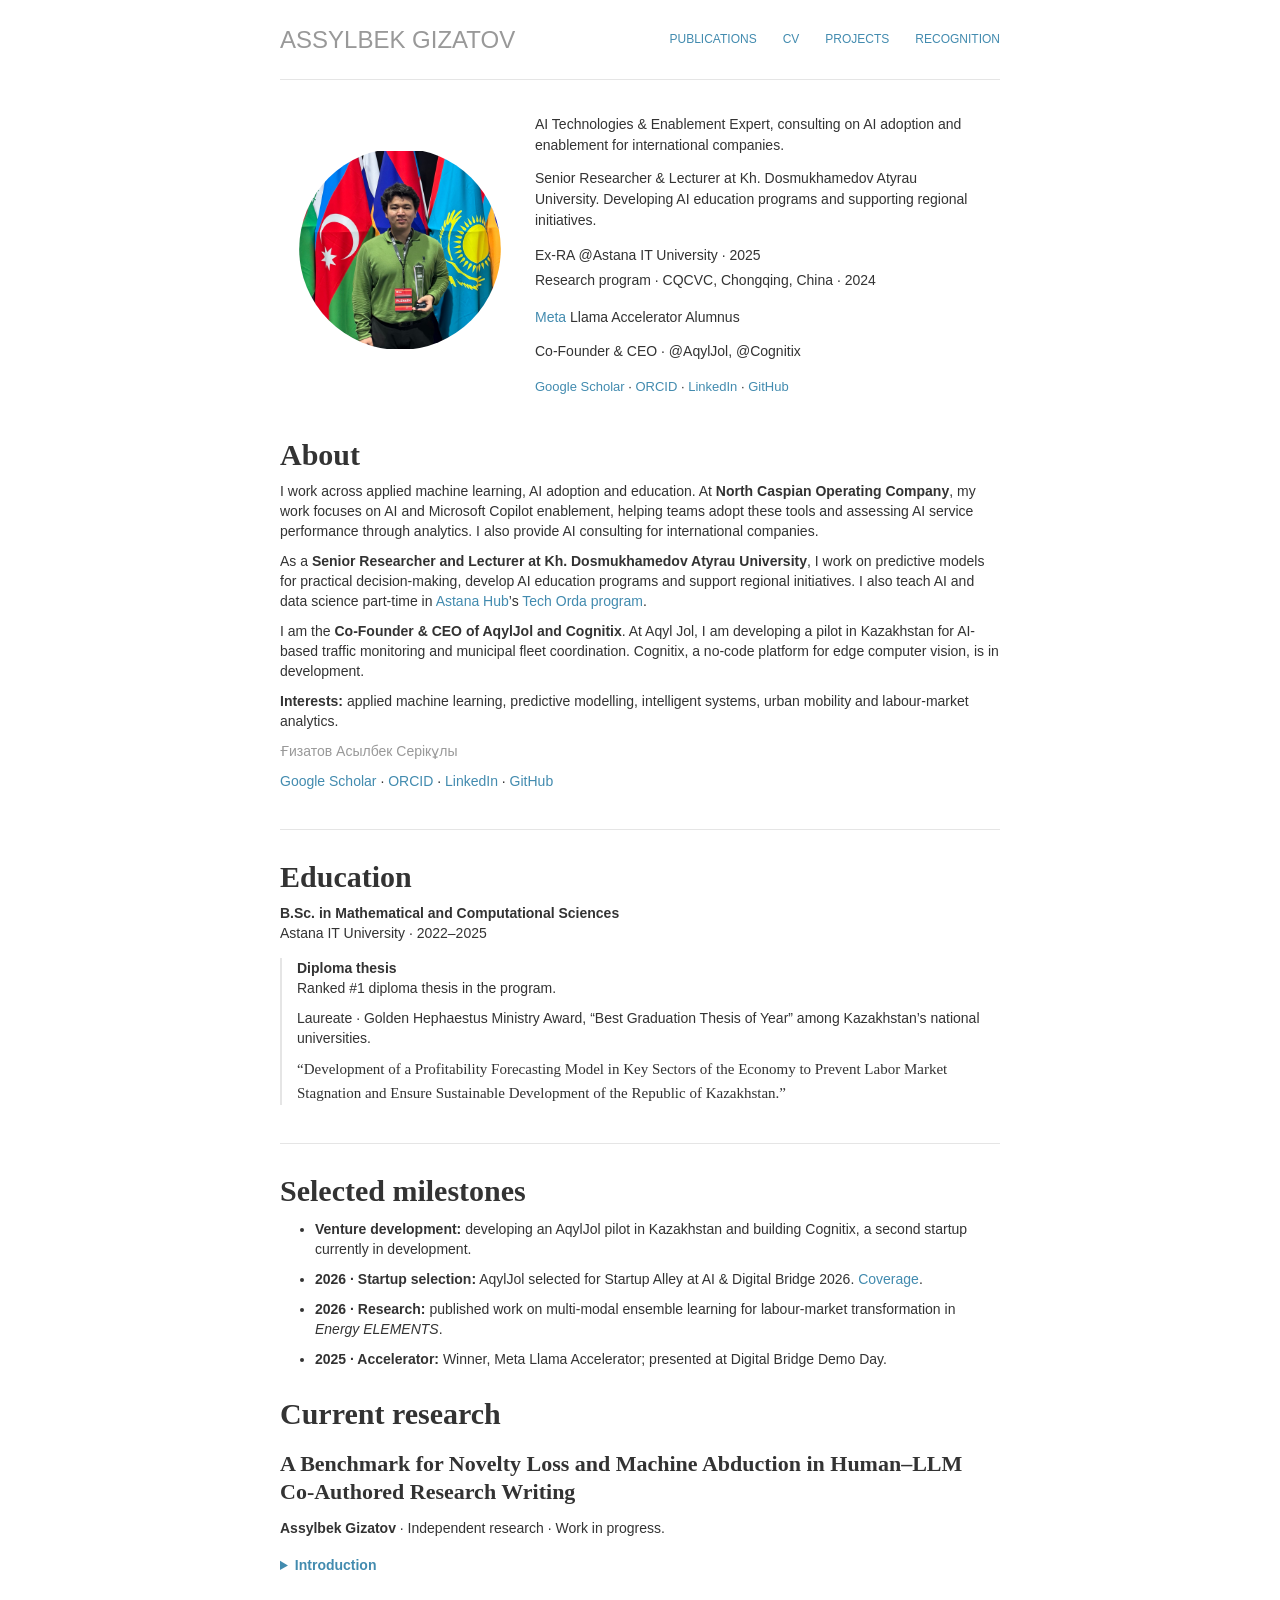
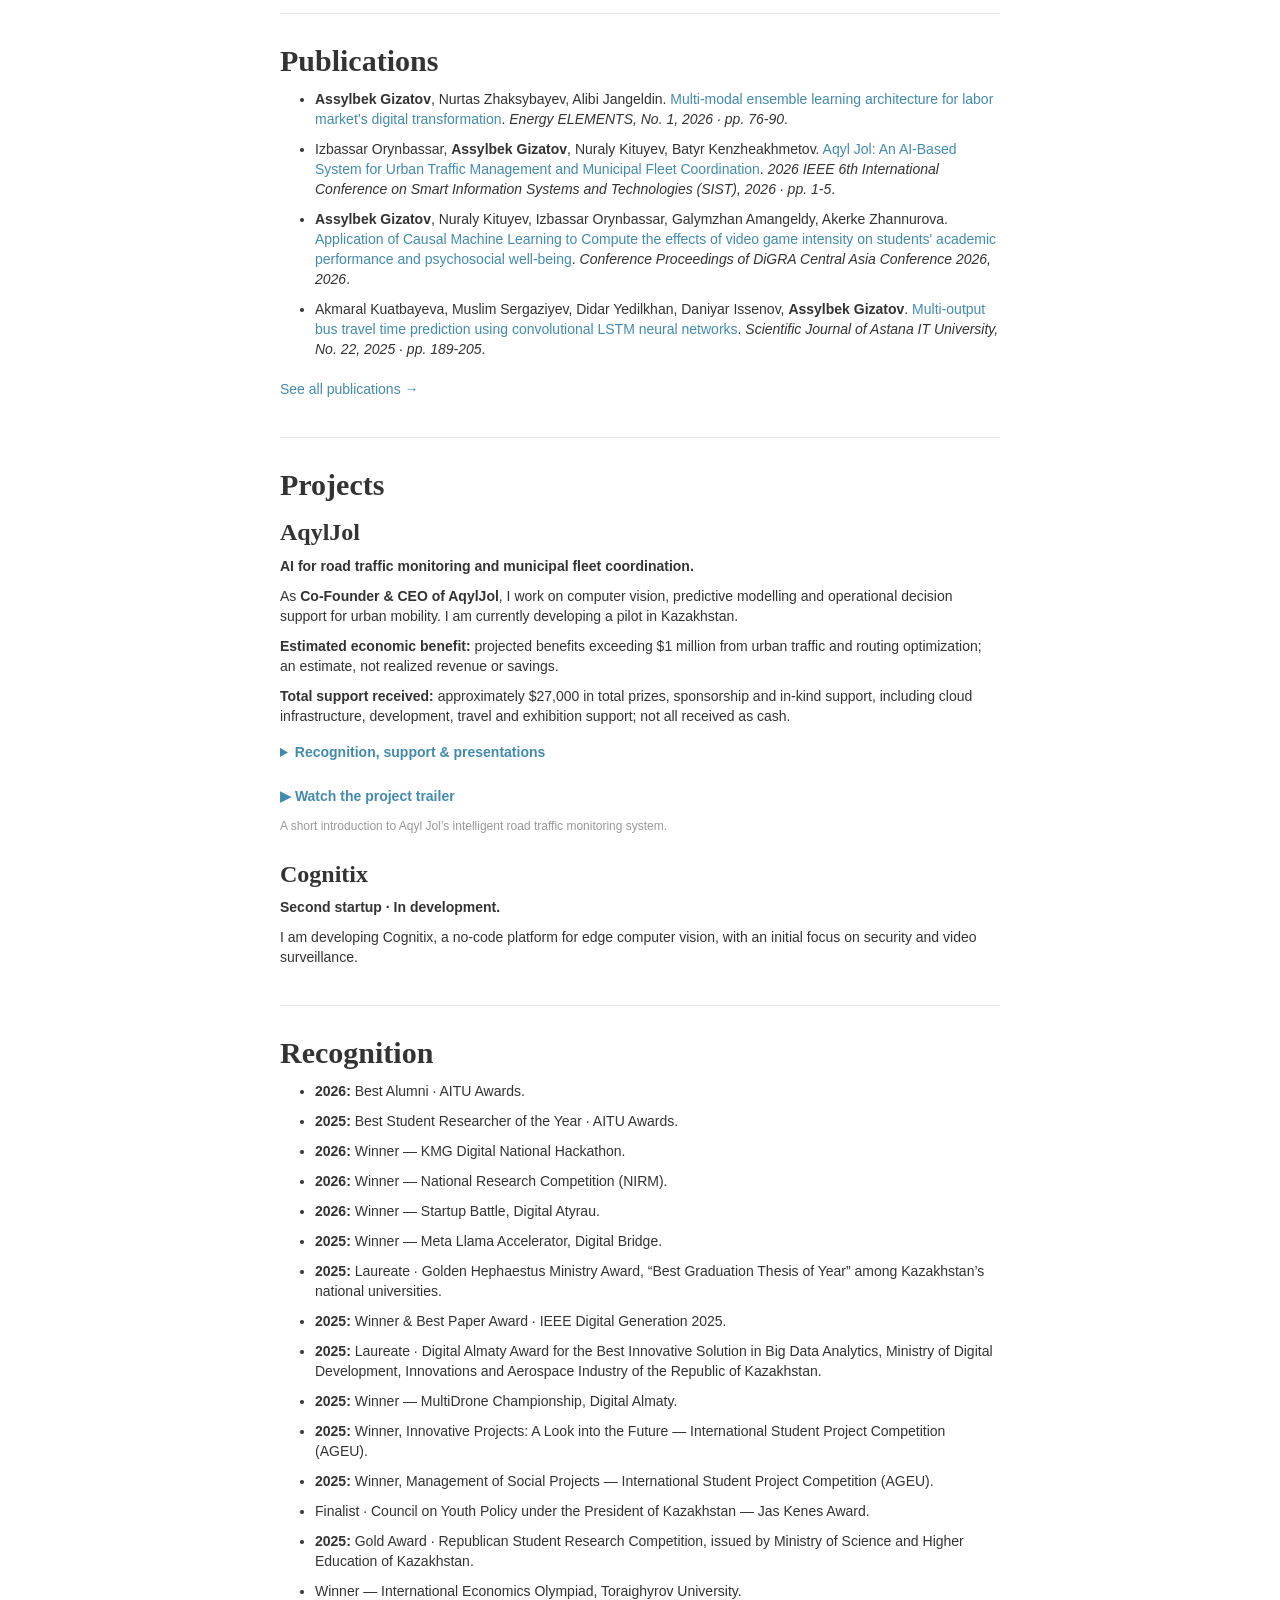
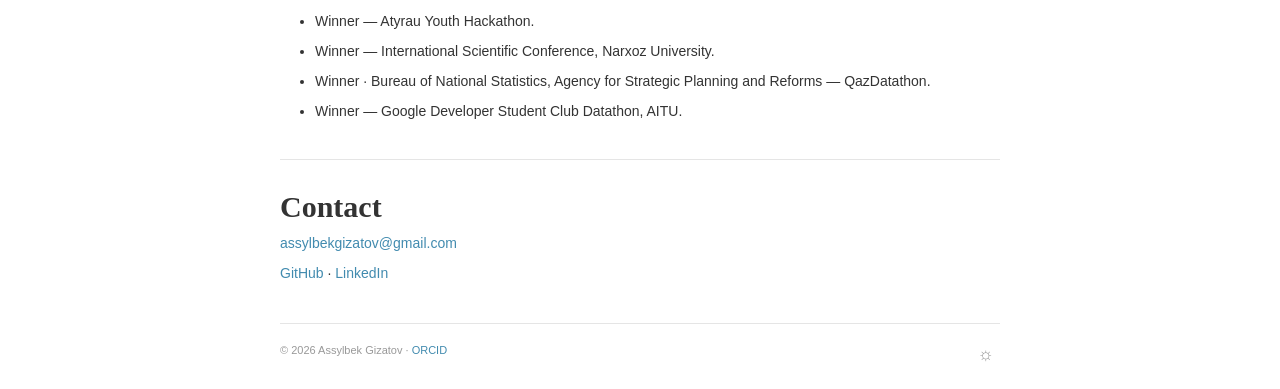
==== commit 0456c743: "Publish CV, simplify non-DOI publication entries, and raise original portrait slightly" ====
--- a/index.html
+++ b/index.html
@@ -1,2 +1,2 @@
-<!doctype html><html lang="en"><head><meta charset="utf-8"><meta name="viewport" content="width=device-width,initial-scale=1"><meta name="description" content="Assylbek Gizatov: researcher and AI &amp; Copilot expert. Applied machine learning, AI enablement and publications."><title>About - Assylbek Gizatov</title><link rel="stylesheet" href="/style.css?v=portrait-10"><script src="/app.js?v=aaron-3" defer></script></head><body><a class="skip" href="#content">Skip to content</a><div class="container"><header class="header"><a class="name" href="/">Assylbek Gizatov</a><nav aria-label="Main navigation"><a href="/publications.html">Publications</a><span title="CV will be added soon" class="cv-pending">CV <small>soon</small></span><a href="/#projects">Projects</a><a href="/#recognition">Recognition</a></nav></header><main id="content"><section class="intro" aria-label="Profile introduction"><div class="avatar avatar-frame"><img src="/assets/profile.jpeg?v=20261026" alt="Assylbek Gizatov" width="1152" height="1536"></div><div class="profile-summary"><div class="role-list"><p class="role-line">AI Technologies &amp; Enablement Expert, consulting on AI adoption and enablement for international companies.</p><p class="role-line">Senior Researcher &amp; Lecturer at Kh. Dosmukhamedov Atyrau University. Developing AI education programs and supporting regional initiatives.</p></div><p class="profile-history"><span>Ex-RA @Astana IT University · 2025</span><span>Research program · CQCVC, Chongqing, China · 2024</span></p><p class="founder-line"><a href="https://www.meta.com/about/">Meta</a> Llama Accelerator Alumnus</p><p class="founder-line">Co-Founder &amp; CEO · @AqylJol, @Cognitix</p><p class="profile-links"><a href="https://scholar.google.com/citations?hl=en&amp;user=umg0K9MAAAAJ">Google Scholar</a> · <a href="https://orcid.org/0009-0009-2557-0767">ORCID</a> · <a href="https://www.linkedin.com/in/assylbek-gizatov/">LinkedIn</a> · <a href="https://github.com/AssylbekGizatov">GitHub</a></p></div></section><div class="about"><h2>About</h2><p>I work across applied machine learning, AI adoption and education. At <strong>North Caspian Operating Company</strong>, my work focuses on AI and Microsoft Copilot enablement, helping teams adopt these tools and assessing AI service performance through analytics. I also provide AI consulting for international companies.</p><p>As a <strong>Senior Researcher and Lecturer at Kh. Dosmukhamedov Atyrau University</strong>, I work on predictive models for practical decision-making, develop AI education programs and support regional initiatives. I also teach AI and data science part-time in <a href="https://astanahub.com/">Astana Hub</a>’s <a href="https://astanahub.com/en/techorda/">Tech Orda program</a>.</p><p>I am the <strong>Co-Founder &amp; CEO of AqylJol and Cognitix</strong>. At Aqyl Jol, I am developing a pilot in Kazakhstan for AI-based traffic monitoring and municipal fleet coordination. Cognitix, a no-code platform for edge computer vision, is in development.</p><p><strong>Interests:</strong> applied machine learning, predictive modelling, intelligent systems, urban mobility and labour-market analytics.</p><p class="native-name" lang="kk">Ғизатов Асылбек Серікұлы</p><p><a href="https://scholar.google.com/citations?hl=en&amp;user=umg0K9MAAAAJ">Google Scholar</a> · <a href="https://orcid.org/0009-0009-2557-0767">ORCID</a> · <a href="https://www.linkedin.com/in/assylbek-gizatov/">LinkedIn</a> · <a href="https://github.com/AssylbekGizatov">GitHub</a></p><h2 id="education">Education</h2><p><strong>B.Sc. in Mathematical and Computational Sciences</strong><br>Astana IT University · 2022–2025</p><div class="thesis"><p><strong>Diploma thesis</strong><br>Ranked #1 diploma thesis in the program.</p><p>Laureate · Golden Hephaestus Ministry Award, “Best Graduation Thesis of Year” among Kazakhstan’s national universities.</p><p class="thesis-title">“Development of a Profitability Forecasting Model in Key Sectors of the Economy to Prevent Labor Market Stagnation and Ensure Sustainable Development of the Republic of Kazakhstan.”</p></div><h2>Selected milestones</h2><ul class="milestones"><li><strong>Venture development:</strong> developing an AqylJol pilot in Kazakhstan and building Cognitix, a second startup currently in development.</li><li><strong>2026 · Startup selection:</strong> AqylJol selected for Startup Alley at AI &amp; Digital Bridge 2026. <a href="https://atyrau.edu.kz/en/MediaResources/Details/3563">Coverage</a>.</li><li><strong>2026 · Research:</strong> published work on multi-modal ensemble learning for labour-market transformation in <em>Energy ELEMENTS</em>.</li><li><strong>2025 · Accelerator:</strong> Winner, Meta Llama Accelerator; presented at Digital Bridge Demo Day.</li></ul><section class="work-in-progress" aria-labelledby="current-research"><h2 id="current-research">Current research</h2><h3>A Benchmark for Novelty Loss and Machine Abduction in Human–LLM Co-Authored Research Writing</h3><p><strong>Assylbek Gizatov</strong> · Independent research · Work in progress.</p><details class="paper-introduction"><summary>Introduction</summary><p>In a letter to Maurice Solovine, Albert Einstein conceptualized scientific discovery as a cyclical process: an intuitive movement from sensory experience to axioms, followed by logical deduction. In the current technological era, <strong>generative AI - and Large Language Models (LLMs) in particular,</strong> has mastered <strong>induction,</strong> statistical pattern recognition over large volumes of data, and is now progressing toward <strong>deduction,</strong> the form of reasoning responsible for constructing formal proofs. Yet it still lacks the mechanism of <strong>abduction:</strong> the very root of novel explanatory hypotheses.</p></details></section><h2>Publications</h2><ul class="publication-list"><li><strong>Assylbek Gizatov</strong>, Nurtas Zhaksybayev, Alibi Jangeldin. <a href="https://doi.org/10.68458/ee.2026.1.6">Multi-modal ensemble learning architecture for labor market’s digital transformation</a>. <em>Energy ELEMENTS, No. 1, 2026 · pp. 76-90</em>.</li><li>Izbassar Orynbassar, <strong>Assylbek Gizatov</strong>, Nuraly Kituyev, Batyr Kenzheakhmetov. <a href="https://doi.org/10.1109/sist61674.2026.11595985">Aqyl Jol: An AI-Based System for Urban Traffic Management and Municipal Fleet Coordination</a>. <em>2026 IEEE 6th International Conference on Smart Information Systems and Technologies (SIST), 2026 · pp. 1-5</em>.</li><li><strong>Assylbek Gizatov</strong>, Nuraly Kituyev, Izbassar Orynbassar, Galymzhan Amangeldy, Akerke Zhannurova. <a href="https://doi.org/10.26503/dl.v2026i2.2780">Application of Causal Machine Learning to Compute the effects of video game intensity on students&#x27; academic performance and psychosocial well-being</a>. <em>Conference Proceedings of DiGRA Central Asia Conference 2026, 2026</em>.</li><li>Akmaral Kuatbayeva, Muslim Sergaziyev, Didar Yedilkhan, Daniyar Issenov, <strong>Assylbek Gizatov</strong>. <a href="https://doi.org/10.37943/22jalw4601">Multi-output bus travel time prediction using convolutional LSTM neural networks</a>. <em>Scientific Journal of Astana IT University, No. 22, 2025 · pp. 189-205</em>.</li></ul><p><a href="/publications.html">See all publications →</a></p><h2 id="projects">Projects</h2><section class="project-feature" aria-labelledby="aqyl-jol"><h3 id="aqyl-jol">AqylJol</h3><p><strong>AI for road traffic monitoring and municipal fleet coordination.</strong></p><p>As <strong>Co-Founder &amp; CEO of AqylJol</strong>, I work on computer vision, predictive modelling and operational decision support for urban mobility. I am currently developing a pilot in Kazakhstan.</p><p><strong>Estimated economic benefit:</strong> projected benefits exceeding $1 million from urban traffic and routing optimization; an estimate, not realized revenue or savings.</p><p><strong>Total support received:</strong> approximately $27,000 in total prizes, sponsorship and in-kind support, including cloud infrastructure, development, travel and exhibition support; not all received as cash.</p><details class="paper-introduction"><summary>Recognition, support &amp; presentations</summary><ul><li><strong>Meta Accelerator Program 2025:</strong> Winner, ranked #1 among 1,000+ participants.</li><li><strong>Startup Battle, Digital Atyrau 2026:</strong> Second-place prize at the international forum.</li><li><strong>AWS resources:</strong> $7,000 in cloud credits and infrastructure for AI model development, testing and deployment, included in the approximately $27,000 total.</li><li><strong>Research:</strong> the project’s scientific novelty and AI methodology are described in <a href="https://doi.org/10.1109/sist61674.2026.11595985">Aqyl Jol: An AI-Based System for Urban Traffic Management and Municipal Fleet Coordination</a>, published at IEEE SIST 2026.</li><li><strong>MLA Demo Day:</strong> presented the solution at AI &amp; Digital Bridge 2025 to representatives from Meta, AWS and government organizations.</li><li><strong>Startup Alley, AI &amp; Digital Bridge 2026:</strong> selected by Kazakhstan’s Ministry of Science and Higher Education to showcase the project, with fully sponsored exhibition and participation support.</li></ul></details><p><a class="trailer-link" href="https://youtu.be/LSZjE1ArafY">▶ Watch the project trailer</a></p><p class="project-caption">A short introduction to Aqyl Jol’s intelligent road traffic monitoring system.</p></section><section class="project-feature" aria-labelledby="cognitix"><h3 id="cognitix">Cognitix</h3><p><strong>Second startup · In development.</strong></p><p>I am developing Cognitix, a no-code platform for edge computer vision, with an initial focus on security and video surveillance.</p></section><h2 id="recognition">Recognition</h2><ul><li><strong>2026:</strong> Best Alumni · AITU Awards.</li><li><strong>2025:</strong> Best Student Researcher of the Year · AITU Awards.</li><li><strong>2026:</strong> Winner — KMG Digital National Hackathon.</li><li><strong>2026:</strong> Winner — National Research Competition (NIRM).</li><li><strong>2026:</strong> Winner — Startup Battle, Digital Atyrau.</li><li><strong>2025:</strong> Winner — Meta Llama Accelerator, Digital Bridge.</li><li><strong>2025:</strong> Laureate · Golden Hephaestus Ministry Award, “Best Graduation Thesis of Year” among Kazakhstan’s national universities.</li><li><strong>2025:</strong> Winner &amp; Best Paper Award · IEEE Digital Generation 2025.</li><li><strong>2025:</strong> Laureate · Digital Almaty Award for the Best Innovative Solution in Big Data Analytics, Ministry of Digital Development, Innovations and Aerospace Industry of the Republic of Kazakhstan.</li><li><strong>2025:</strong> Winner — MultiDrone Championship, Digital Almaty.</li><li><strong>2025:</strong> Winner, Innovative Projects: A Look into the Future — International Student Project Competition (AGEU).</li><li><strong>2025:</strong> Winner, Management of Social Projects — International Student Project Competition (AGEU).</li><li>Finalist · Council on Youth Policy under the President of Kazakhstan — Jas Kenes Award.</li><li><strong>2025:</strong> Gold Award · Republican Student Research Competition, issued by Ministry of Science and Higher Education of Kazakhstan.</li><li>Winner — International Economics Olympiad, Toraighyrov University.</li><li>Winner — Atyrau Youth Hackathon.</li><li>Winner — International Scientific Conference, Narxoz University.</li><li>Winner · Bureau of National Statistics, Agency for Strategic Planning and Reforms — QazDatathon.</li><li>Winner — Google Developer Student Club Datathon, AITU.</li></ul><h2>Contact</h2><p><a href="mailto:assylbekgizatov@gmail.com">assylbekgizatov@gmail.com</a></p><p><a href="https://github.com/AssylbekGizatov">GitHub</a> · <a href="https://www.linkedin.com/in/assylbek-gizatov/">LinkedIn</a></p></div></main><footer>© 2026 Assylbek Gizatov · <a href="https://orcid.org/0009-0009-2557-0767">ORCID</a><button id="theme-toggle" title="Toggle theme" aria-label="Switch to dark theme">☼</button></footer></div></body></html>
+<!doctype html><html lang="en"><head><meta charset="utf-8"><meta name="viewport" content="width=device-width,initial-scale=1"><meta name="description" content="Assylbek Gizatov: researcher and AI &amp; Copilot expert. Applied machine learning, AI enablement and publications."><title>About - Assylbek Gizatov</title><link rel="stylesheet" href="/style.css?v=portrait-14"><script src="/app.js?v=aaron-3" defer></script></head><body><a class="skip" href="#content">Skip to content</a><div class="container"><header class="header"><a class="name" href="/">Assylbek Gizatov</a><nav aria-label="Main navigation"><a href="/publications.html">Publications</a><a href="/assets/Assylbek-Gizatov-CV.pdf" type="application/pdf">CV</a><a href="/#projects">Projects</a><a href="/#recognition">Recognition</a></nav></header><main id="content"><section class="intro" aria-label="Profile introduction"><div class="avatar avatar-frame"><img src="/assets/profile.jpeg?v=20261026" alt="Assylbek Gizatov" width="1152" height="1536"></div><div class="profile-summary"><div class="role-list"><p class="role-line">AI Technologies &amp; Enablement Expert, consulting on AI adoption and enablement for international companies.</p><p class="role-line">Senior Researcher &amp; Lecturer at Kh. Dosmukhamedov Atyrau University. Developing AI education programs and supporting regional initiatives.</p></div><p class="profile-history"><span>Ex-RA @Astana IT University · 2025</span><span>Research program · CQCVC, Chongqing, China · 2024</span></p><p class="founder-line"><a href="https://www.meta.com/about/">Meta</a> Llama Accelerator Alumnus</p><p class="founder-line">Co-Founder &amp; CEO · @AqylJol, @Cognitix</p><p class="profile-links"><a href="https://scholar.google.com/citations?hl=en&amp;user=umg0K9MAAAAJ">Google Scholar</a> · <a href="https://orcid.org/0009-0009-2557-0767">ORCID</a> · <a href="https://www.linkedin.com/in/assylbek-gizatov/">LinkedIn</a> · <a href="https://github.com/AssylbekGizatov">GitHub</a></p></div></section><div class="about"><h2>About</h2><p>I work across applied machine learning, AI adoption and education. At <strong>North Caspian Operating Company</strong>, my work focuses on AI and Microsoft Copilot enablement, helping teams adopt these tools and assessing AI service performance through analytics. I also provide AI consulting for international companies.</p><p>As a <strong>Senior Researcher and Lecturer at Kh. Dosmukhamedov Atyrau University</strong>, I work on predictive models for practical decision-making, develop AI education programs and support regional initiatives. I also teach AI and data science part-time in <a href="https://astanahub.com/">Astana Hub</a>’s <a href="https://astanahub.com/en/techorda/">Tech Orda program</a>.</p><p>I am the <strong>Co-Founder &amp; CEO of AqylJol and Cognitix</strong>. At Aqyl Jol, I am developing a pilot in Kazakhstan for AI-based traffic monitoring and municipal fleet coordination. Cognitix, a no-code platform for edge computer vision, is in development.</p><p><strong>Interests:</strong> applied machine learning, predictive modelling, intelligent systems, urban mobility and labour-market analytics.</p><p class="native-name" lang="kk">Ғизатов Асылбек Серікұлы</p><p><a href="https://scholar.google.com/citations?hl=en&amp;user=umg0K9MAAAAJ">Google Scholar</a> · <a href="https://orcid.org/0009-0009-2557-0767">ORCID</a> · <a href="https://www.linkedin.com/in/assylbek-gizatov/">LinkedIn</a> · <a href="https://github.com/AssylbekGizatov">GitHub</a></p><h2 id="education">Education</h2><p><strong>B.Sc. in Mathematical and Computational Sciences</strong><br>Astana IT University · 2022–2025</p><div class="thesis"><p><strong>Diploma thesis</strong><br>Ranked #1 diploma thesis in the program.</p><p>Laureate · Golden Hephaestus Ministry Award, “Best Graduation Thesis of Year” among Kazakhstan’s national universities.</p><p class="thesis-title">“Development of a Profitability Forecasting Model in Key Sectors of the Economy to Prevent Labor Market Stagnation and Ensure Sustainable Development of the Republic of Kazakhstan.”</p></div><h2>Selected milestones</h2><ul class="milestones"><li><strong>Venture development:</strong> developing an AqylJol pilot in Kazakhstan and building Cognitix, a second startup currently in development.</li><li><strong>2026 · Startup selection:</strong> AqylJol selected for Startup Alley at AI &amp; Digital Bridge 2026. <a href="https://atyrau.edu.kz/en/MediaResources/Details/3563">Coverage</a>.</li><li><strong>2026 · Research:</strong> published work on multi-modal ensemble learning for labour-market transformation in <em>Energy ELEMENTS</em>.</li><li><strong>2025 · Accelerator:</strong> Winner, Meta Llama Accelerator; presented at Digital Bridge Demo Day.</li></ul><section class="work-in-progress" aria-labelledby="current-research"><h2 id="current-research">Current research</h2><h3>A Benchmark for Novelty Loss and Machine Abduction in Human–LLM Co-Authored Research Writing</h3><p><strong>Assylbek Gizatov</strong> · Independent research · Work in progress.</p><details class="paper-introduction"><summary>Introduction</summary><p>In a letter to Maurice Solovine, Albert Einstein conceptualized scientific discovery as a cyclical process: an intuitive movement from sensory experience to axioms, followed by logical deduction. In the current technological era, <strong>generative AI - and Large Language Models (LLMs) in particular,</strong> has mastered <strong>induction,</strong> statistical pattern recognition over large volumes of data, and is now progressing toward <strong>deduction,</strong> the form of reasoning responsible for constructing formal proofs. Yet it still lacks the mechanism of <strong>abduction:</strong> the very root of novel explanatory hypotheses.</p></details></section><h2>Publications</h2><ul class="publication-list"><li><strong>Assylbek Gizatov</strong>, Nurtas Zhaksybayev, Alibi Jangeldin. <a href="https://doi.org/10.68458/ee.2026.1.6">Multi-modal ensemble learning architecture for labor market’s digital transformation</a>. <em>Energy ELEMENTS, No. 1, 2026 · pp. 76-90</em>.</li><li>Izbassar Orynbassar, <strong>Assylbek Gizatov</strong>, Nuraly Kituyev, Batyr Kenzheakhmetov. <a href="https://doi.org/10.1109/sist61674.2026.11595985">Aqyl Jol: An AI-Based System for Urban Traffic Management and Municipal Fleet Coordination</a>. <em>2026 IEEE 6th International Conference on Smart Information Systems and Technologies (SIST), 2026 · pp. 1-5</em>.</li><li><strong>Assylbek Gizatov</strong>, Nuraly Kituyev, Izbassar Orynbassar, Galymzhan Amangeldy, Akerke Zhannurova. <a href="https://doi.org/10.26503/dl.v2026i2.2780">Application of Causal Machine Learning to Compute the effects of video game intensity on students&#x27; academic performance and psychosocial well-being</a>. <em>Conference Proceedings of DiGRA Central Asia Conference 2026, 2026</em>.</li><li>Akmaral Kuatbayeva, Muslim Sergaziyev, Didar Yedilkhan, Daniyar Issenov, <strong>Assylbek Gizatov</strong>. <a href="https://doi.org/10.37943/22jalw4601">Multi-output bus travel time prediction using convolutional LSTM neural networks</a>. <em>Scientific Journal of Astana IT University, No. 22, 2025 · pp. 189-205</em>.</li></ul><p><a href="/publications.html">See all publications →</a></p><h2 id="projects">Projects</h2><section class="project-feature" aria-labelledby="aqyl-jol"><h3 id="aqyl-jol">AqylJol</h3><p><strong>AI for road traffic monitoring and municipal fleet coordination.</strong></p><p>As <strong>Co-Founder &amp; CEO of AqylJol</strong>, I work on computer vision, predictive modelling and operational decision support for urban mobility. I am currently developing a pilot in Kazakhstan.</p><p><strong>Estimated economic benefit:</strong> projected benefits exceeding $1 million from urban traffic and routing optimization; an estimate, not realized revenue or savings.</p><p><strong>Total support received:</strong> approximately $27,000 in total prizes, sponsorship and in-kind support, including cloud infrastructure, development, travel and exhibition support; not all received as cash.</p><details class="paper-introduction"><summary>Recognition, support &amp; presentations</summary><ul><li><strong>Meta Accelerator Program 2025:</strong> Winner, ranked #1 among 1,000+ participants.</li><li><strong>Startup Battle, Digital Atyrau 2026:</strong> Second-place prize at the international forum.</li><li><strong>AWS resources:</strong> $7,000 in cloud credits and infrastructure for AI model development, testing and deployment, included in the approximately $27,000 total.</li><li><strong>Research:</strong> the project’s scientific novelty and AI methodology are described in <a href="https://doi.org/10.1109/sist61674.2026.11595985">Aqyl Jol: An AI-Based System for Urban Traffic Management and Municipal Fleet Coordination</a>, published at IEEE SIST 2026.</li><li><strong>MLA Demo Day:</strong> presented the solution at AI &amp; Digital Bridge 2025 to representatives from Meta, AWS and government organizations.</li><li><strong>Startup Alley, AI &amp; Digital Bridge 2026:</strong> selected by Kazakhstan’s Ministry of Science and Higher Education to showcase the project, with fully sponsored exhibition and participation support.</li></ul></details><p><a class="trailer-link" href="https://youtu.be/LSZjE1ArafY">▶ Watch the project trailer</a></p><p class="project-caption">A short introduction to Aqyl Jol’s intelligent road traffic monitoring system.</p></section><section class="project-feature" aria-labelledby="cognitix"><h3 id="cognitix">Cognitix</h3><p><strong>Second startup · In development.</strong></p><p>I am developing Cognitix, a no-code platform for edge computer vision, with an initial focus on security and video surveillance.</p></section><h2 id="recognition">Recognition</h2><ul><li><strong>2026:</strong> Best Alumni · AITU Awards.</li><li><strong>2025:</strong> Best Student Researcher of the Year · AITU Awards.</li><li><strong>2026:</strong> Winner — KMG Digital National Hackathon.</li><li><strong>2026:</strong> Winner — National Research Competition (NIRM).</li><li><strong>2026:</strong> Winner — Startup Battle, Digital Atyrau.</li><li><strong>2025:</strong> Winner — Meta Llama Accelerator, Digital Bridge.</li><li><strong>2025:</strong> Laureate · Golden Hephaestus Ministry Award, “Best Graduation Thesis of Year” among Kazakhstan’s national universities.</li><li><strong>2025:</strong> Winner &amp; Best Paper Award · IEEE Digital Generation 2025.</li><li><strong>2025:</strong> Laureate · Digital Almaty Award for the Best Innovative Solution in Big Data Analytics, Ministry of Digital Development, Innovations and Aerospace Industry of the Republic of Kazakhstan.</li><li><strong>2025:</strong> Winner — MultiDrone Championship, Digital Almaty.</li><li><strong>2025:</strong> Winner, Innovative Projects: A Look into the Future — International Student Project Competition (AGEU).</li><li><strong>2025:</strong> Winner, Management of Social Projects — International Student Project Competition (AGEU).</li><li>Finalist · Council on Youth Policy under the President of Kazakhstan — Jas Kenes Award.</li><li><strong>2025:</strong> Gold Award · Republican Student Research Competition, issued by Ministry of Science and Higher Education of Kazakhstan.</li><li>Winner — International Economics Olympiad, Toraighyrov University.</li><li>Winner — Atyrau Youth Hackathon.</li><li>Winner — International Scientific Conference, Narxoz University.</li><li>Winner · Bureau of National Statistics, Agency for Strategic Planning and Reforms — QazDatathon.</li><li>Winner — Google Developer Student Club Datathon, AITU.</li></ul><h2>Contact</h2><p><a href="mailto:assylbekgizatov@gmail.com">assylbekgizatov@gmail.com</a></p><p><a href="https://github.com/AssylbekGizatov">GitHub</a> · <a href="https://www.linkedin.com/in/assylbek-gizatov/">LinkedIn</a></p></div></main><footer>© 2026 Assylbek Gizatov · <a href="https://orcid.org/0009-0009-2557-0767">ORCID</a><button id="theme-toggle" title="Toggle theme" aria-label="Switch to dark theme">☼</button></footer></div></body></html>
 
--- a/style.css
+++ b/style.css
@@ -11,4 +11,4 @@
 .profile-summary{min-width:0}.role-list{display:grid;gap:12px;margin-bottom:14px}.role-line{margin:0;font:inherit;line-height:1.5}.profile-summary .role-list,.profile-history{font-family:Arial,"Helvetica Neue",Helvetica,sans-serif;font-size:14px;font-weight:400;letter-spacing:normal}.profile-history{display:grid;gap:4px;line-height:1.5;color:var(--text);margin-bottom:16px}.founder-line{font-size:14px;margin-bottom:14px}.thesis{padding-left:15px;border-left:2px solid var(--line);margin-top:15px}.thesis-title{font-family:Georgia,"Times New Roman",serif;font-size:15px;line-height:1.55}.intro{margin-top:34px;margin-bottom:40px}.intro .profile-links{font-size:13px}@media(max-width:520px){.profile-summary{width:100%}.intro .profile-links{font-size:13px}}
 
 /* Slightly wider, higher portrait framing without changing the layout. */
-.avatar-frame{position:relative;overflow:hidden;background:var(--bg);border-radius:0;clip-path:circle(48% at 50% 48%)}.avatar-frame img{display:block;position:absolute;width:96%;height:auto;max-width:none;left:2%;bottom:4.3%}
+.avatar-frame{position:relative;overflow:hidden;background:var(--bg);border-radius:0;clip-path:circle(48% at 50% 46.6%)}.avatar-frame img{display:block;position:absolute;width:96%;height:auto;max-width:none;left:2%;bottom:5.7%}
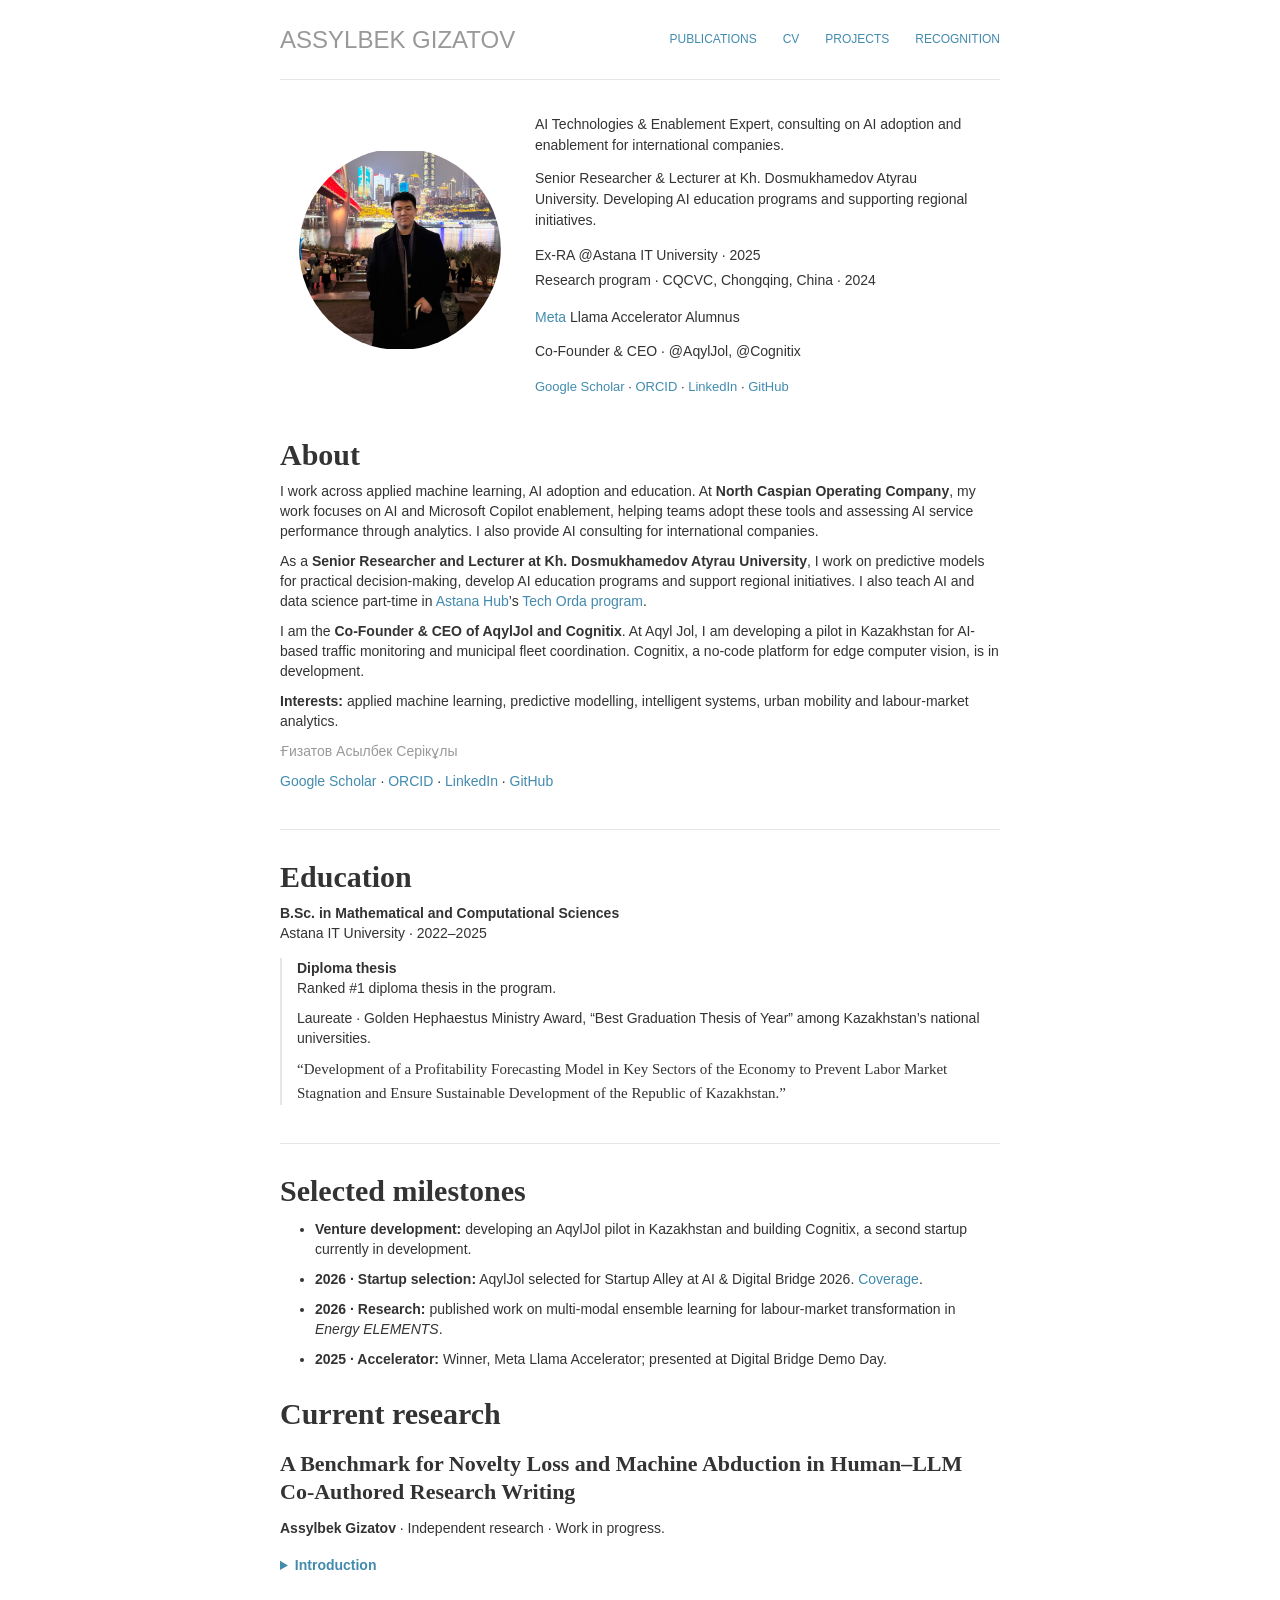
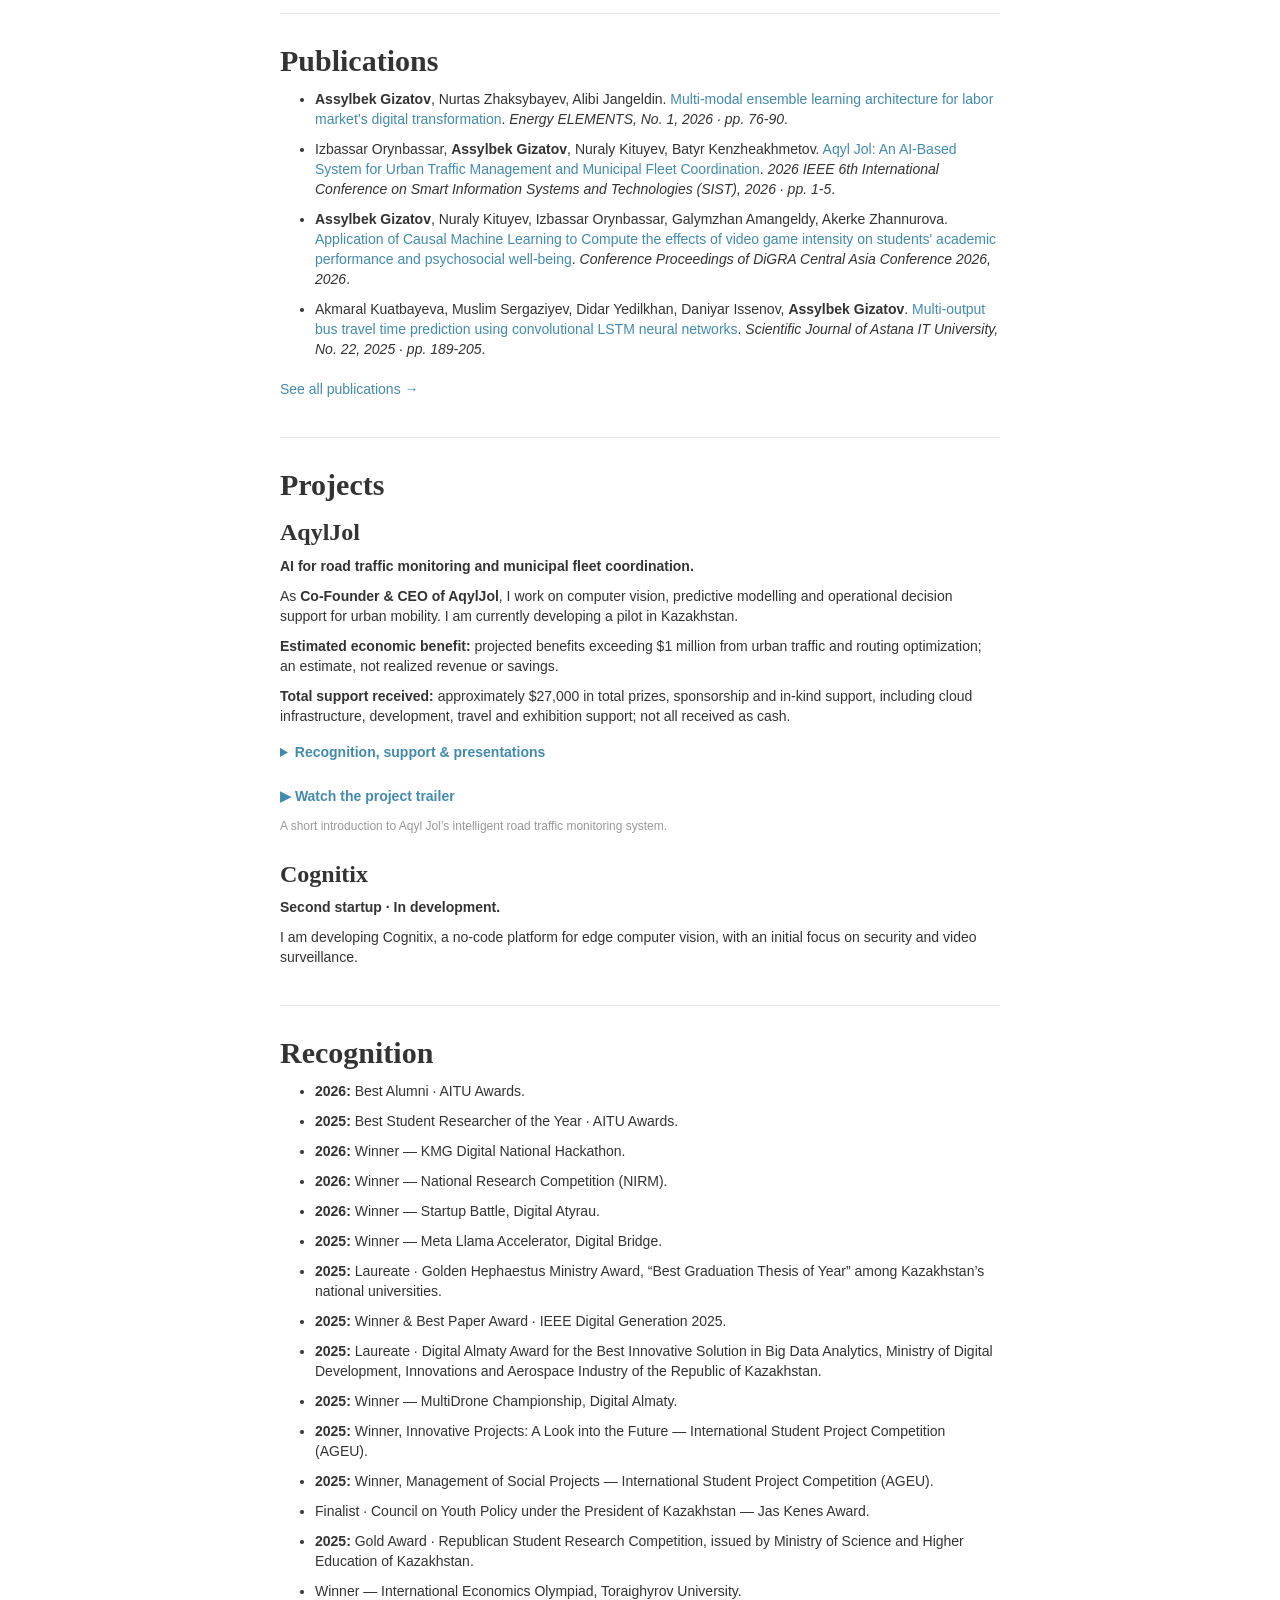
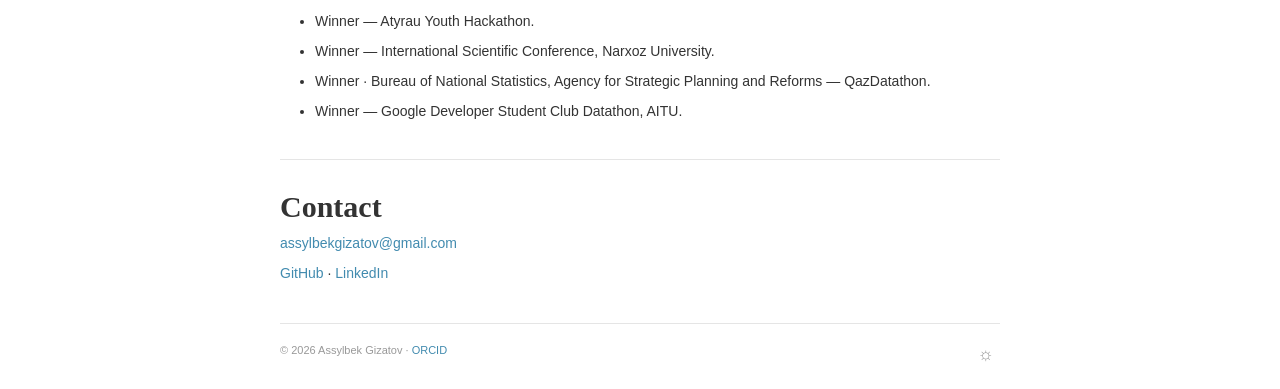
==== commit f76cd89e: "Use supplied Chongqing night portrait for profile avatar" ====
--- a/index.html
+++ b/index.html
@@ -1,2 +1,2 @@
-<!doctype html><html lang="en"><head><meta charset="utf-8"><meta name="viewport" content="width=device-width,initial-scale=1"><meta name="description" content="Assylbek Gizatov: researcher and AI &amp; Copilot expert. Applied machine learning, AI enablement and publications."><title>About - Assylbek Gizatov</title><link rel="stylesheet" href="/style.css?v=portrait-14"><script src="/app.js?v=aaron-3" defer></script></head><body><a class="skip" href="#content">Skip to content</a><div class="container"><header class="header"><a class="name" href="/">Assylbek Gizatov</a><nav aria-label="Main navigation"><a href="/publications.html">Publications</a><a href="/assets/Assylbek-Gizatov-CV.pdf" type="application/pdf">CV</a><a href="/#projects">Projects</a><a href="/#recognition">Recognition</a></nav></header><main id="content"><section class="intro" aria-label="Profile introduction"><div class="avatar avatar-frame"><img src="/assets/profile.jpeg?v=20261026" alt="Assylbek Gizatov" width="1152" height="1536"></div><div class="profile-summary"><div class="role-list"><p class="role-line">AI Technologies &amp; Enablement Expert, consulting on AI adoption and enablement for international companies.</p><p class="role-line">Senior Researcher &amp; Lecturer at Kh. Dosmukhamedov Atyrau University. Developing AI education programs and supporting regional initiatives.</p></div><p class="profile-history"><span>Ex-RA @Astana IT University · 2025</span><span>Research program · CQCVC, Chongqing, China · 2024</span></p><p class="founder-line"><a href="https://www.meta.com/about/">Meta</a> Llama Accelerator Alumnus</p><p class="founder-line">Co-Founder &amp; CEO · @AqylJol, @Cognitix</p><p class="profile-links"><a href="https://scholar.google.com/citations?hl=en&amp;user=umg0K9MAAAAJ">Google Scholar</a> · <a href="https://orcid.org/0009-0009-2557-0767">ORCID</a> · <a href="https://www.linkedin.com/in/assylbek-gizatov/">LinkedIn</a> · <a href="https://github.com/AssylbekGizatov">GitHub</a></p></div></section><div class="about"><h2>About</h2><p>I work across applied machine learning, AI adoption and education. At <strong>North Caspian Operating Company</strong>, my work focuses on AI and Microsoft Copilot enablement, helping teams adopt these tools and assessing AI service performance through analytics. I also provide AI consulting for international companies.</p><p>As a <strong>Senior Researcher and Lecturer at Kh. Dosmukhamedov Atyrau University</strong>, I work on predictive models for practical decision-making, develop AI education programs and support regional initiatives. I also teach AI and data science part-time in <a href="https://astanahub.com/">Astana Hub</a>’s <a href="https://astanahub.com/en/techorda/">Tech Orda program</a>.</p><p>I am the <strong>Co-Founder &amp; CEO of AqylJol and Cognitix</strong>. At Aqyl Jol, I am developing a pilot in Kazakhstan for AI-based traffic monitoring and municipal fleet coordination. Cognitix, a no-code platform for edge computer vision, is in development.</p><p><strong>Interests:</strong> applied machine learning, predictive modelling, intelligent systems, urban mobility and labour-market analytics.</p><p class="native-name" lang="kk">Ғизатов Асылбек Серікұлы</p><p><a href="https://scholar.google.com/citations?hl=en&amp;user=umg0K9MAAAAJ">Google Scholar</a> · <a href="https://orcid.org/0009-0009-2557-0767">ORCID</a> · <a href="https://www.linkedin.com/in/assylbek-gizatov/">LinkedIn</a> · <a href="https://github.com/AssylbekGizatov">GitHub</a></p><h2 id="education">Education</h2><p><strong>B.Sc. in Mathematical and Computational Sciences</strong><br>Astana IT University · 2022–2025</p><div class="thesis"><p><strong>Diploma thesis</strong><br>Ranked #1 diploma thesis in the program.</p><p>Laureate · Golden Hephaestus Ministry Award, “Best Graduation Thesis of Year” among Kazakhstan’s national universities.</p><p class="thesis-title">“Development of a Profitability Forecasting Model in Key Sectors of the Economy to Prevent Labor Market Stagnation and Ensure Sustainable Development of the Republic of Kazakhstan.”</p></div><h2>Selected milestones</h2><ul class="milestones"><li><strong>Venture development:</strong> developing an AqylJol pilot in Kazakhstan and building Cognitix, a second startup currently in development.</li><li><strong>2026 · Startup selection:</strong> AqylJol selected for Startup Alley at AI &amp; Digital Bridge 2026. <a href="https://atyrau.edu.kz/en/MediaResources/Details/3563">Coverage</a>.</li><li><strong>2026 · Research:</strong> published work on multi-modal ensemble learning for labour-market transformation in <em>Energy ELEMENTS</em>.</li><li><strong>2025 · Accelerator:</strong> Winner, Meta Llama Accelerator; presented at Digital Bridge Demo Day.</li></ul><section class="work-in-progress" aria-labelledby="current-research"><h2 id="current-research">Current research</h2><h3>A Benchmark for Novelty Loss and Machine Abduction in Human–LLM Co-Authored Research Writing</h3><p><strong>Assylbek Gizatov</strong> · Independent research · Work in progress.</p><details class="paper-introduction"><summary>Introduction</summary><p>In a letter to Maurice Solovine, Albert Einstein conceptualized scientific discovery as a cyclical process: an intuitive movement from sensory experience to axioms, followed by logical deduction. In the current technological era, <strong>generative AI - and Large Language Models (LLMs) in particular,</strong> has mastered <strong>induction,</strong> statistical pattern recognition over large volumes of data, and is now progressing toward <strong>deduction,</strong> the form of reasoning responsible for constructing formal proofs. Yet it still lacks the mechanism of <strong>abduction:</strong> the very root of novel explanatory hypotheses.</p></details></section><h2>Publications</h2><ul class="publication-list"><li><strong>Assylbek Gizatov</strong>, Nurtas Zhaksybayev, Alibi Jangeldin. <a href="https://doi.org/10.68458/ee.2026.1.6">Multi-modal ensemble learning architecture for labor market’s digital transformation</a>. <em>Energy ELEMENTS, No. 1, 2026 · pp. 76-90</em>.</li><li>Izbassar Orynbassar, <strong>Assylbek Gizatov</strong>, Nuraly Kituyev, Batyr Kenzheakhmetov. <a href="https://doi.org/10.1109/sist61674.2026.11595985">Aqyl Jol: An AI-Based System for Urban Traffic Management and Municipal Fleet Coordination</a>. <em>2026 IEEE 6th International Conference on Smart Information Systems and Technologies (SIST), 2026 · pp. 1-5</em>.</li><li><strong>Assylbek Gizatov</strong>, Nuraly Kituyev, Izbassar Orynbassar, Galymzhan Amangeldy, Akerke Zhannurova. <a href="https://doi.org/10.26503/dl.v2026i2.2780">Application of Causal Machine Learning to Compute the effects of video game intensity on students&#x27; academic performance and psychosocial well-being</a>. <em>Conference Proceedings of DiGRA Central Asia Conference 2026, 2026</em>.</li><li>Akmaral Kuatbayeva, Muslim Sergaziyev, Didar Yedilkhan, Daniyar Issenov, <strong>Assylbek Gizatov</strong>. <a href="https://doi.org/10.37943/22jalw4601">Multi-output bus travel time prediction using convolutional LSTM neural networks</a>. <em>Scientific Journal of Astana IT University, No. 22, 2025 · pp. 189-205</em>.</li></ul><p><a href="/publications.html">See all publications →</a></p><h2 id="projects">Projects</h2><section class="project-feature" aria-labelledby="aqyl-jol"><h3 id="aqyl-jol">AqylJol</h3><p><strong>AI for road traffic monitoring and municipal fleet coordination.</strong></p><p>As <strong>Co-Founder &amp; CEO of AqylJol</strong>, I work on computer vision, predictive modelling and operational decision support for urban mobility. I am currently developing a pilot in Kazakhstan.</p><p><strong>Estimated economic benefit:</strong> projected benefits exceeding $1 million from urban traffic and routing optimization; an estimate, not realized revenue or savings.</p><p><strong>Total support received:</strong> approximately $27,000 in total prizes, sponsorship and in-kind support, including cloud infrastructure, development, travel and exhibition support; not all received as cash.</p><details class="paper-introduction"><summary>Recognition, support &amp; presentations</summary><ul><li><strong>Meta Accelerator Program 2025:</strong> Winner, ranked #1 among 1,000+ participants.</li><li><strong>Startup Battle, Digital Atyrau 2026:</strong> Second-place prize at the international forum.</li><li><strong>AWS resources:</strong> $7,000 in cloud credits and infrastructure for AI model development, testing and deployment, included in the approximately $27,000 total.</li><li><strong>Research:</strong> the project’s scientific novelty and AI methodology are described in <a href="https://doi.org/10.1109/sist61674.2026.11595985">Aqyl Jol: An AI-Based System for Urban Traffic Management and Municipal Fleet Coordination</a>, published at IEEE SIST 2026.</li><li><strong>MLA Demo Day:</strong> presented the solution at AI &amp; Digital Bridge 2025 to representatives from Meta, AWS and government organizations.</li><li><strong>Startup Alley, AI &amp; Digital Bridge 2026:</strong> selected by Kazakhstan’s Ministry of Science and Higher Education to showcase the project, with fully sponsored exhibition and participation support.</li></ul></details><p><a class="trailer-link" href="https://youtu.be/LSZjE1ArafY">▶ Watch the project trailer</a></p><p class="project-caption">A short introduction to Aqyl Jol’s intelligent road traffic monitoring system.</p></section><section class="project-feature" aria-labelledby="cognitix"><h3 id="cognitix">Cognitix</h3><p><strong>Second startup · In development.</strong></p><p>I am developing Cognitix, a no-code platform for edge computer vision, with an initial focus on security and video surveillance.</p></section><h2 id="recognition">Recognition</h2><ul><li><strong>2026:</strong> Best Alumni · AITU Awards.</li><li><strong>2025:</strong> Best Student Researcher of the Year · AITU Awards.</li><li><strong>2026:</strong> Winner — KMG Digital National Hackathon.</li><li><strong>2026:</strong> Winner — National Research Competition (NIRM).</li><li><strong>2026:</strong> Winner — Startup Battle, Digital Atyrau.</li><li><strong>2025:</strong> Winner — Meta Llama Accelerator, Digital Bridge.</li><li><strong>2025:</strong> Laureate · Golden Hephaestus Ministry Award, “Best Graduation Thesis of Year” among Kazakhstan’s national universities.</li><li><strong>2025:</strong> Winner &amp; Best Paper Award · IEEE Digital Generation 2025.</li><li><strong>2025:</strong> Laureate · Digital Almaty Award for the Best Innovative Solution in Big Data Analytics, Ministry of Digital Development, Innovations and Aerospace Industry of the Republic of Kazakhstan.</li><li><strong>2025:</strong> Winner — MultiDrone Championship, Digital Almaty.</li><li><strong>2025:</strong> Winner, Innovative Projects: A Look into the Future — International Student Project Competition (AGEU).</li><li><strong>2025:</strong> Winner, Management of Social Projects — International Student Project Competition (AGEU).</li><li>Finalist · Council on Youth Policy under the President of Kazakhstan — Jas Kenes Award.</li><li><strong>2025:</strong> Gold Award · Republican Student Research Competition, issued by Ministry of Science and Higher Education of Kazakhstan.</li><li>Winner — International Economics Olympiad, Toraighyrov University.</li><li>Winner — Atyrau Youth Hackathon.</li><li>Winner — International Scientific Conference, Narxoz University.</li><li>Winner · Bureau of National Statistics, Agency for Strategic Planning and Reforms — QazDatathon.</li><li>Winner — Google Developer Student Club Datathon, AITU.</li></ul><h2>Contact</h2><p><a href="mailto:assylbekgizatov@gmail.com">assylbekgizatov@gmail.com</a></p><p><a href="https://github.com/AssylbekGizatov">GitHub</a> · <a href="https://www.linkedin.com/in/assylbek-gizatov/">LinkedIn</a></p></div></main><footer>© 2026 Assylbek Gizatov · <a href="https://orcid.org/0009-0009-2557-0767">ORCID</a><button id="theme-toggle" title="Toggle theme" aria-label="Switch to dark theme">☼</button></footer></div></body></html>
+<!doctype html><html lang="en"><head><meta charset="utf-8"><meta name="viewport" content="width=device-width,initial-scale=1"><meta name="description" content="Assylbek Gizatov: researcher and AI &amp; Copilot expert. Applied machine learning, AI enablement and publications."><title>About - Assylbek Gizatov</title><link rel="stylesheet" href="/style.css?v=portrait-14"><script src="/app.js?v=aaron-3" defer></script></head><body><a class="skip" href="#content">Skip to content</a><div class="container"><header class="header"><a class="name" href="/">Assylbek Gizatov</a><nav aria-label="Main navigation"><a href="/publications.html">Publications</a><a href="/assets/Assylbek-Gizatov-CV.pdf" type="application/pdf">CV</a><a href="/#projects">Projects</a><a href="/#recognition">Recognition</a></nav></header><main id="content"><section class="intro" aria-label="Profile introduction"><div class="avatar avatar-frame"><img src="/assets/profile-chongqing.jpeg?v=20261026-15" alt="Assylbek Gizatov" width="1152" height="1536"></div><div class="profile-summary"><div class="role-list"><p class="role-line">AI Technologies &amp; Enablement Expert, consulting on AI adoption and enablement for international companies.</p><p class="role-line">Senior Researcher &amp; Lecturer at Kh. Dosmukhamedov Atyrau University. Developing AI education programs and supporting regional initiatives.</p></div><p class="profile-history"><span>Ex-RA @Astana IT University · 2025</span><span>Research program · CQCVC, Chongqing, China · 2024</span></p><p class="founder-line"><a href="https://www.meta.com/about/">Meta</a> Llama Accelerator Alumnus</p><p class="founder-line">Co-Founder &amp; CEO · @AqylJol, @Cognitix</p><p class="profile-links"><a href="https://scholar.google.com/citations?hl=en&amp;user=umg0K9MAAAAJ">Google Scholar</a> · <a href="https://orcid.org/0009-0009-2557-0767">ORCID</a> · <a href="https://www.linkedin.com/in/assylbek-gizatov/">LinkedIn</a> · <a href="https://github.com/AssylbekGizatov">GitHub</a></p></div></section><div class="about"><h2>About</h2><p>I work across applied machine learning, AI adoption and education. At <strong>North Caspian Operating Company</strong>, my work focuses on AI and Microsoft Copilot enablement, helping teams adopt these tools and assessing AI service performance through analytics. I also provide AI consulting for international companies.</p><p>As a <strong>Senior Researcher and Lecturer at Kh. Dosmukhamedov Atyrau University</strong>, I work on predictive models for practical decision-making, develop AI education programs and support regional initiatives. I also teach AI and data science part-time in <a href="https://astanahub.com/">Astana Hub</a>’s <a href="https://astanahub.com/en/techorda/">Tech Orda program</a>.</p><p>I am the <strong>Co-Founder &amp; CEO of AqylJol and Cognitix</strong>. At Aqyl Jol, I am developing a pilot in Kazakhstan for AI-based traffic monitoring and municipal fleet coordination. Cognitix, a no-code platform for edge computer vision, is in development.</p><p><strong>Interests:</strong> applied machine learning, predictive modelling, intelligent systems, urban mobility and labour-market analytics.</p><p class="native-name" lang="kk">Ғизатов Асылбек Серікұлы</p><p><a href="https://scholar.google.com/citations?hl=en&amp;user=umg0K9MAAAAJ">Google Scholar</a> · <a href="https://orcid.org/0009-0009-2557-0767">ORCID</a> · <a href="https://www.linkedin.com/in/assylbek-gizatov/">LinkedIn</a> · <a href="https://github.com/AssylbekGizatov">GitHub</a></p><h2 id="education">Education</h2><p><strong>B.Sc. in Mathematical and Computational Sciences</strong><br>Astana IT University · 2022–2025</p><div class="thesis"><p><strong>Diploma thesis</strong><br>Ranked #1 diploma thesis in the program.</p><p>Laureate · Golden Hephaestus Ministry Award, “Best Graduation Thesis of Year” among Kazakhstan’s national universities.</p><p class="thesis-title">“Development of a Profitability Forecasting Model in Key Sectors of the Economy to Prevent Labor Market Stagnation and Ensure Sustainable Development of the Republic of Kazakhstan.”</p></div><h2>Selected milestones</h2><ul class="milestones"><li><strong>Venture development:</strong> developing an AqylJol pilot in Kazakhstan and building Cognitix, a second startup currently in development.</li><li><strong>2026 · Startup selection:</strong> AqylJol selected for Startup Alley at AI &amp; Digital Bridge 2026. <a href="https://atyrau.edu.kz/en/MediaResources/Details/3563">Coverage</a>.</li><li><strong>2026 · Research:</strong> published work on multi-modal ensemble learning for labour-market transformation in <em>Energy ELEMENTS</em>.</li><li><strong>2025 · Accelerator:</strong> Winner, Meta Llama Accelerator; presented at Digital Bridge Demo Day.</li></ul><section class="work-in-progress" aria-labelledby="current-research"><h2 id="current-research">Current research</h2><h3>A Benchmark for Novelty Loss and Machine Abduction in Human–LLM Co-Authored Research Writing</h3><p><strong>Assylbek Gizatov</strong> · Independent research · Work in progress.</p><details class="paper-introduction"><summary>Introduction</summary><p>In a letter to Maurice Solovine, Albert Einstein conceptualized scientific discovery as a cyclical process: an intuitive movement from sensory experience to axioms, followed by logical deduction. In the current technological era, <strong>generative AI - and Large Language Models (LLMs) in particular,</strong> has mastered <strong>induction,</strong> statistical pattern recognition over large volumes of data, and is now progressing toward <strong>deduction,</strong> the form of reasoning responsible for constructing formal proofs. Yet it still lacks the mechanism of <strong>abduction:</strong> the very root of novel explanatory hypotheses.</p></details></section><h2>Publications</h2><ul class="publication-list"><li><strong>Assylbek Gizatov</strong>, Nurtas Zhaksybayev, Alibi Jangeldin. <a href="https://doi.org/10.68458/ee.2026.1.6">Multi-modal ensemble learning architecture for labor market’s digital transformation</a>. <em>Energy ELEMENTS, No. 1, 2026 · pp. 76-90</em>.</li><li>Izbassar Orynbassar, <strong>Assylbek Gizatov</strong>, Nuraly Kituyev, Batyr Kenzheakhmetov. <a href="https://doi.org/10.1109/sist61674.2026.11595985">Aqyl Jol: An AI-Based System for Urban Traffic Management and Municipal Fleet Coordination</a>. <em>2026 IEEE 6th International Conference on Smart Information Systems and Technologies (SIST), 2026 · pp. 1-5</em>.</li><li><strong>Assylbek Gizatov</strong>, Nuraly Kituyev, Izbassar Orynbassar, Galymzhan Amangeldy, Akerke Zhannurova. <a href="https://doi.org/10.26503/dl.v2026i2.2780">Application of Causal Machine Learning to Compute the effects of video game intensity on students&#x27; academic performance and psychosocial well-being</a>. <em>Conference Proceedings of DiGRA Central Asia Conference 2026, 2026</em>.</li><li>Akmaral Kuatbayeva, Muslim Sergaziyev, Didar Yedilkhan, Daniyar Issenov, <strong>Assylbek Gizatov</strong>. <a href="https://doi.org/10.37943/22jalw4601">Multi-output bus travel time prediction using convolutional LSTM neural networks</a>. <em>Scientific Journal of Astana IT University, No. 22, 2025 · pp. 189-205</em>.</li></ul><p><a href="/publications.html">See all publications →</a></p><h2 id="projects">Projects</h2><section class="project-feature" aria-labelledby="aqyl-jol"><h3 id="aqyl-jol">AqylJol</h3><p><strong>AI for road traffic monitoring and municipal fleet coordination.</strong></p><p>As <strong>Co-Founder &amp; CEO of AqylJol</strong>, I work on computer vision, predictive modelling and operational decision support for urban mobility. I am currently developing a pilot in Kazakhstan.</p><p><strong>Estimated economic benefit:</strong> projected benefits exceeding $1 million from urban traffic and routing optimization; an estimate, not realized revenue or savings.</p><p><strong>Total support received:</strong> approximately $27,000 in total prizes, sponsorship and in-kind support, including cloud infrastructure, development, travel and exhibition support; not all received as cash.</p><details class="paper-introduction"><summary>Recognition, support &amp; presentations</summary><ul><li><strong>Meta Accelerator Program 2025:</strong> Winner, ranked #1 among 1,000+ participants.</li><li><strong>Startup Battle, Digital Atyrau 2026:</strong> Second-place prize at the international forum.</li><li><strong>AWS resources:</strong> $7,000 in cloud credits and infrastructure for AI model development, testing and deployment, included in the approximately $27,000 total.</li><li><strong>Research:</strong> the project’s scientific novelty and AI methodology are described in <a href="https://doi.org/10.1109/sist61674.2026.11595985">Aqyl Jol: An AI-Based System for Urban Traffic Management and Municipal Fleet Coordination</a>, published at IEEE SIST 2026.</li><li><strong>MLA Demo Day:</strong> presented the solution at AI &amp; Digital Bridge 2025 to representatives from Meta, AWS and government organizations.</li><li><strong>Startup Alley, AI &amp; Digital Bridge 2026:</strong> selected by Kazakhstan’s Ministry of Science and Higher Education to showcase the project, with fully sponsored exhibition and participation support.</li></ul></details><p><a class="trailer-link" href="https://youtu.be/LSZjE1ArafY">▶ Watch the project trailer</a></p><p class="project-caption">A short introduction to Aqyl Jol’s intelligent road traffic monitoring system.</p></section><section class="project-feature" aria-labelledby="cognitix"><h3 id="cognitix">Cognitix</h3><p><strong>Second startup · In development.</strong></p><p>I am developing Cognitix, a no-code platform for edge computer vision, with an initial focus on security and video surveillance.</p></section><h2 id="recognition">Recognition</h2><ul><li><strong>2026:</strong> Best Alumni · AITU Awards.</li><li><strong>2025:</strong> Best Student Researcher of the Year · AITU Awards.</li><li><strong>2026:</strong> Winner — KMG Digital National Hackathon.</li><li><strong>2026:</strong> Winner — National Research Competition (NIRM).</li><li><strong>2026:</strong> Winner — Startup Battle, Digital Atyrau.</li><li><strong>2025:</strong> Winner — Meta Llama Accelerator, Digital Bridge.</li><li><strong>2025:</strong> Laureate · Golden Hephaestus Ministry Award, “Best Graduation Thesis of Year” among Kazakhstan’s national universities.</li><li><strong>2025:</strong> Winner &amp; Best Paper Award · IEEE Digital Generation 2025.</li><li><strong>2025:</strong> Laureate · Digital Almaty Award for the Best Innovative Solution in Big Data Analytics, Ministry of Digital Development, Innovations and Aerospace Industry of the Republic of Kazakhstan.</li><li><strong>2025:</strong> Winner — MultiDrone Championship, Digital Almaty.</li><li><strong>2025:</strong> Winner, Innovative Projects: A Look into the Future — International Student Project Competition (AGEU).</li><li><strong>2025:</strong> Winner, Management of Social Projects — International Student Project Competition (AGEU).</li><li>Finalist · Council on Youth Policy under the President of Kazakhstan — Jas Kenes Award.</li><li><strong>2025:</strong> Gold Award · Republican Student Research Competition, issued by Ministry of Science and Higher Education of Kazakhstan.</li><li>Winner — International Economics Olympiad, Toraighyrov University.</li><li>Winner — Atyrau Youth Hackathon.</li><li>Winner — International Scientific Conference, Narxoz University.</li><li>Winner · Bureau of National Statistics, Agency for Strategic Planning and Reforms — QazDatathon.</li><li>Winner — Google Developer Student Club Datathon, AITU.</li></ul><h2>Contact</h2><p><a href="mailto:assylbekgizatov@gmail.com">assylbekgizatov@gmail.com</a></p><p><a href="https://github.com/AssylbekGizatov">GitHub</a> · <a href="https://www.linkedin.com/in/assylbek-gizatov/">LinkedIn</a></p></div></main><footer>© 2026 Assylbek Gizatov · <a href="https://orcid.org/0009-0009-2557-0767">ORCID</a><button id="theme-toggle" title="Toggle theme" aria-label="Switch to dark theme">☼</button></footer></div></body></html>
 
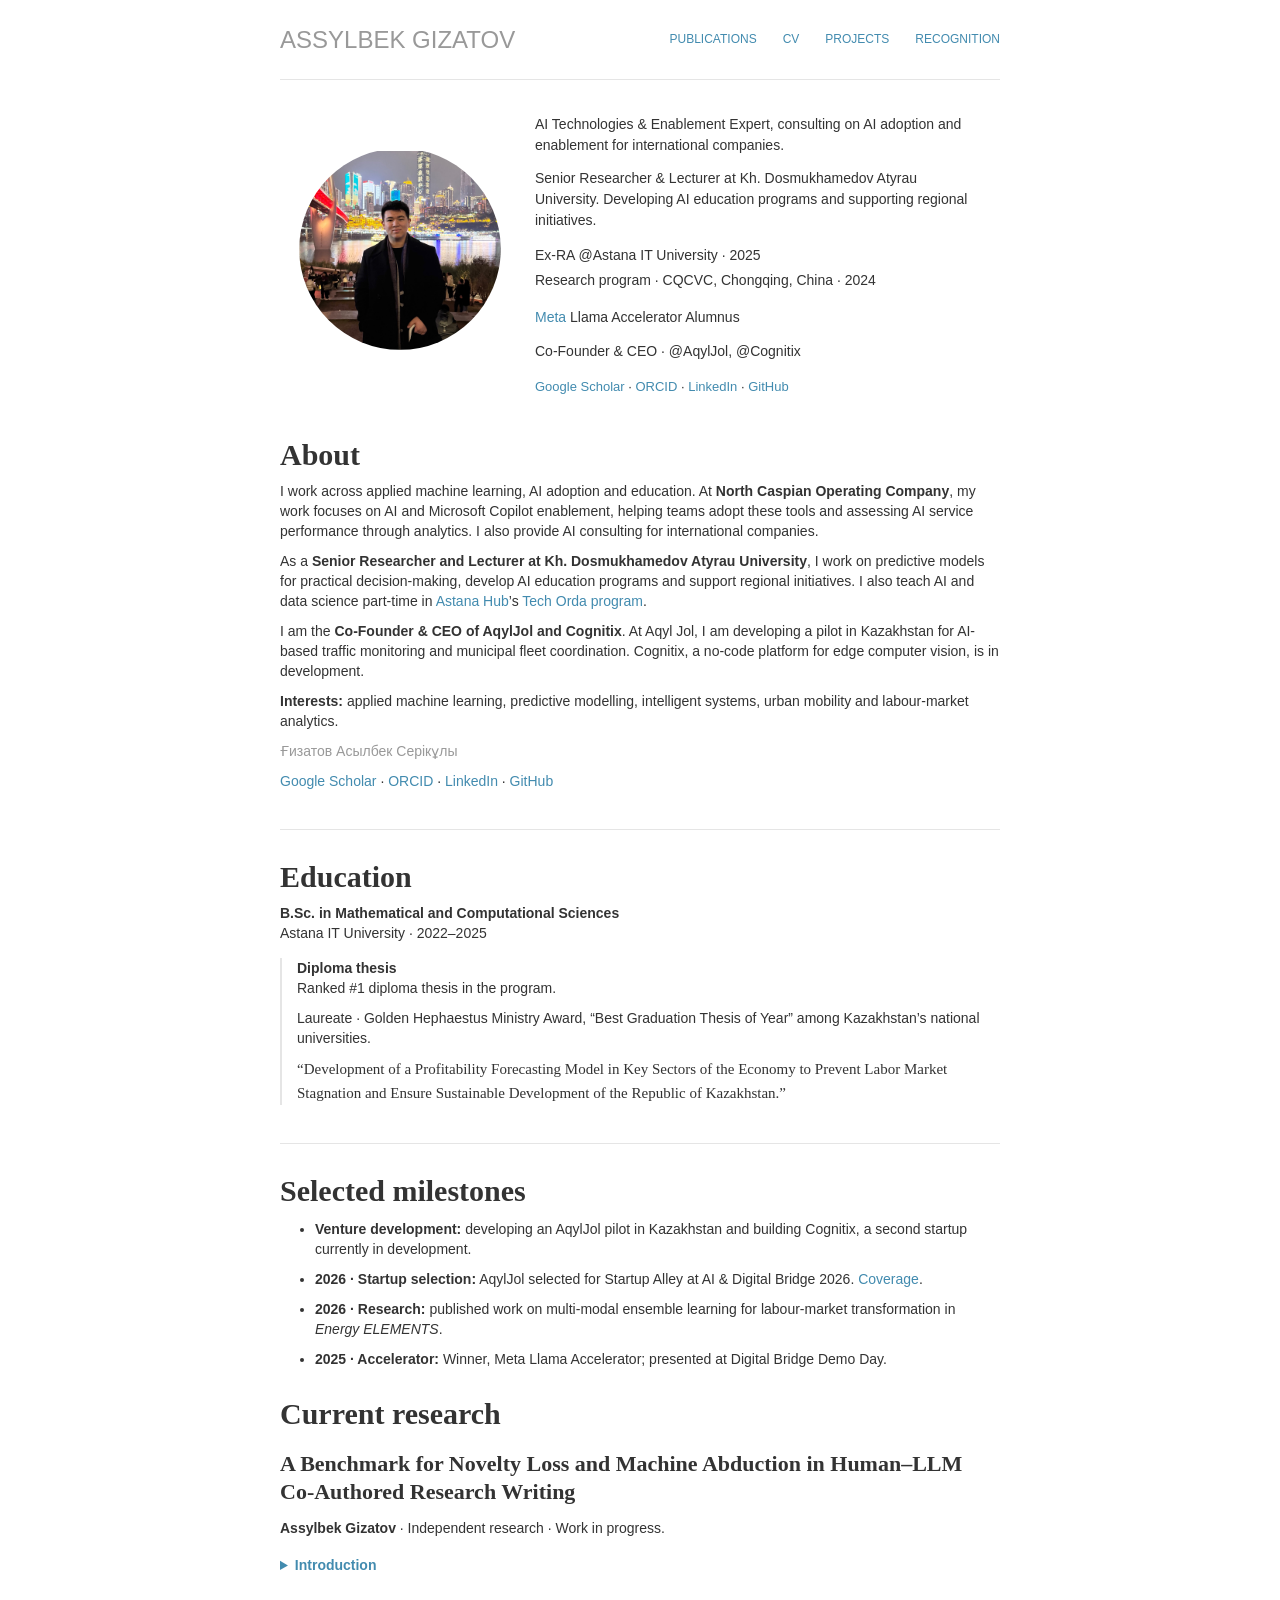
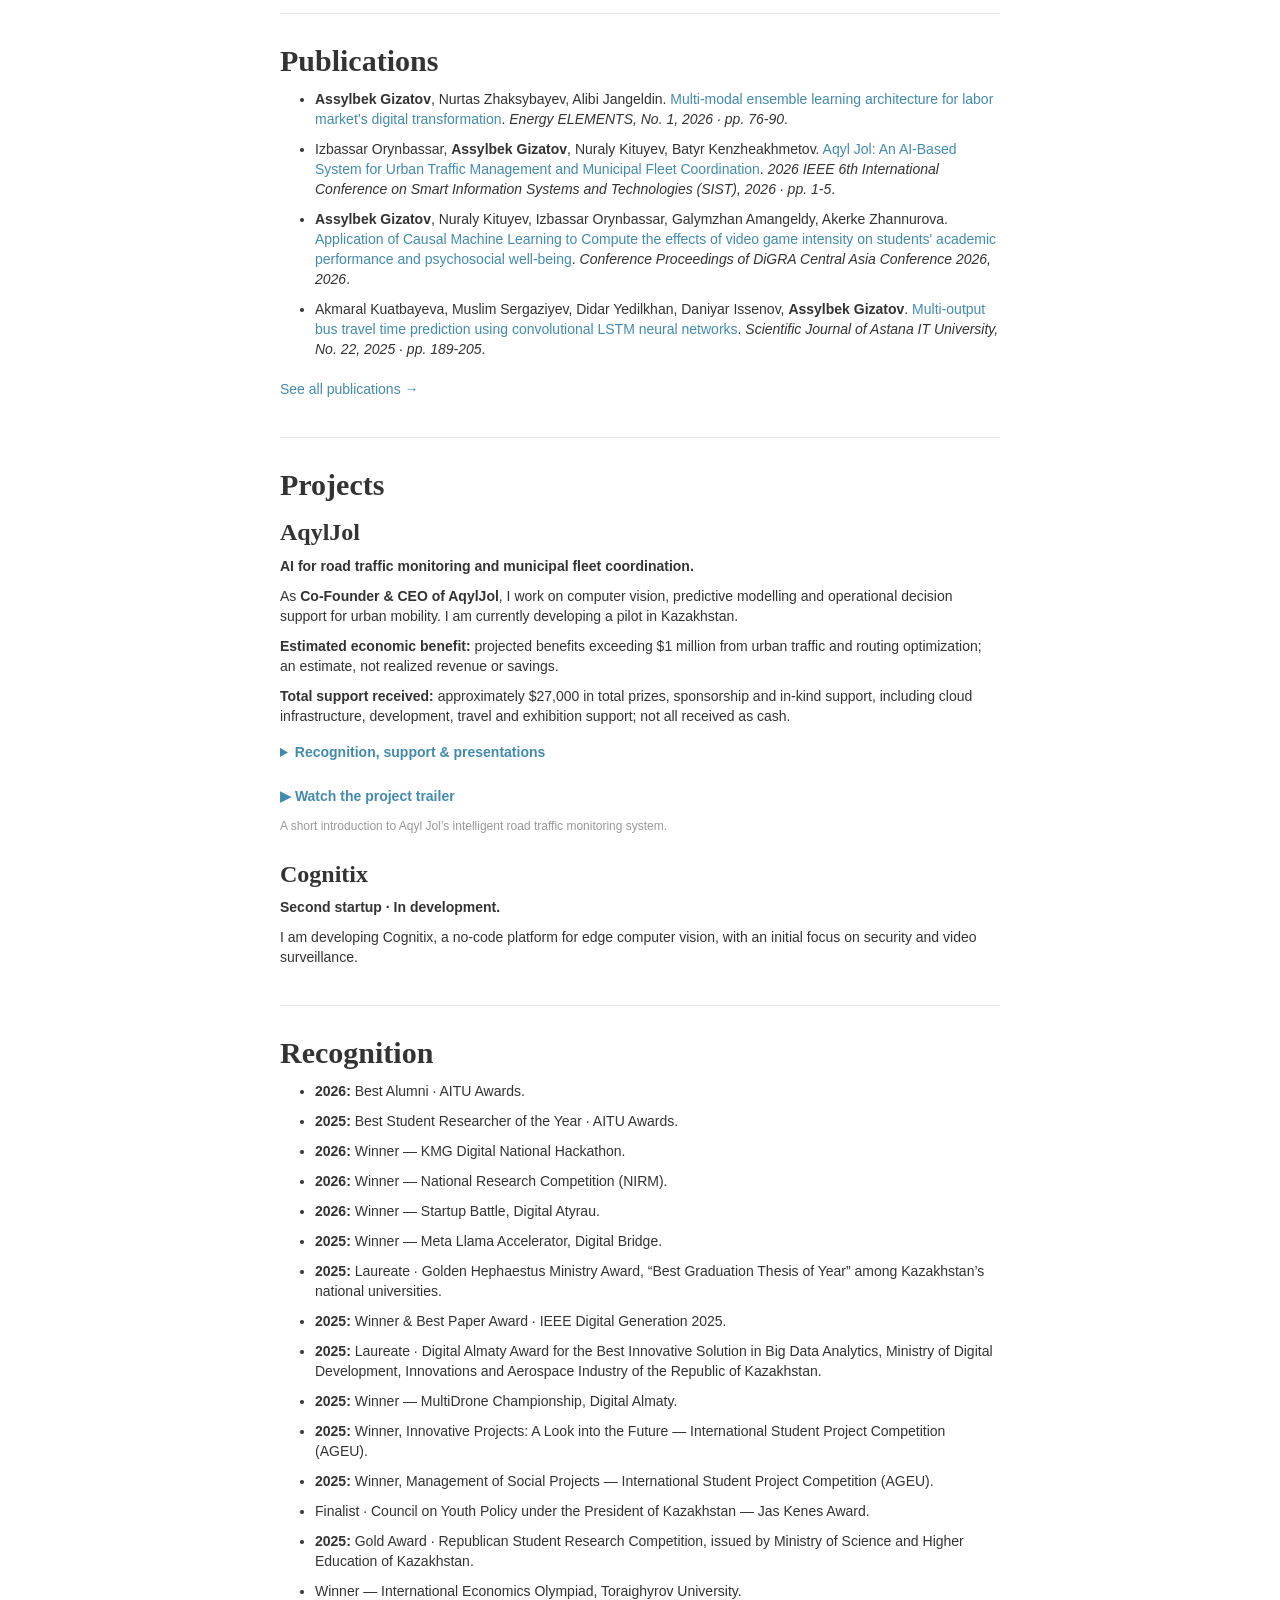
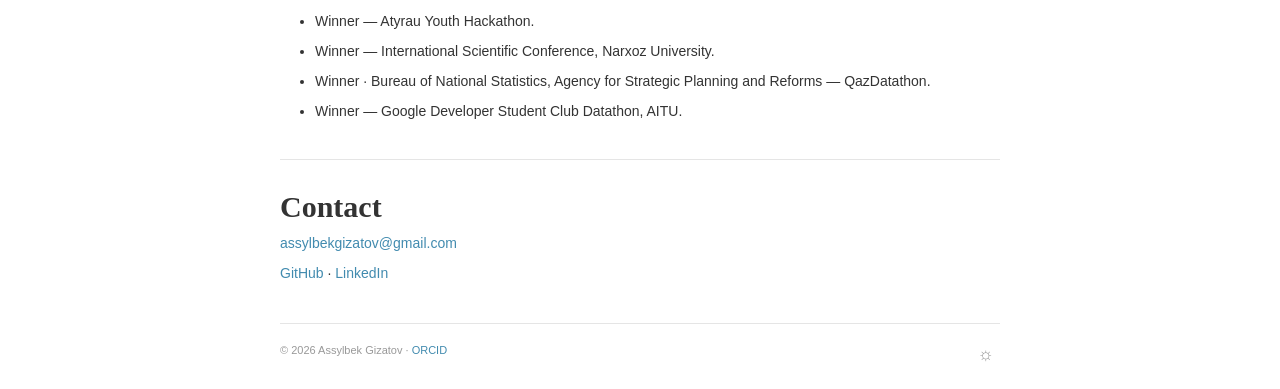
==== commit 7bc3ed33: "Slightly enlarge and center the night portrait within its existing frame" ====
--- a/index.html
+++ b/index.html
@@ -1,2 +1,2 @@
-<!doctype html><html lang="en"><head><meta charset="utf-8"><meta name="viewport" content="width=device-width,initial-scale=1"><meta name="description" content="Assylbek Gizatov: researcher and AI &amp; Copilot expert. Applied machine learning, AI enablement and publications."><title>About - Assylbek Gizatov</title><link rel="stylesheet" href="/style.css?v=portrait-14"><script src="/app.js?v=aaron-3" defer></script></head><body><a class="skip" href="#content">Skip to content</a><div class="container"><header class="header"><a class="name" href="/">Assylbek Gizatov</a><nav aria-label="Main navigation"><a href="/publications.html">Publications</a><a href="/assets/Assylbek-Gizatov-CV.pdf" type="application/pdf">CV</a><a href="/#projects">Projects</a><a href="/#recognition">Recognition</a></nav></header><main id="content"><section class="intro" aria-label="Profile introduction"><div class="avatar avatar-frame"><img src="/assets/profile-chongqing.jpeg?v=20261026-15" alt="Assylbek Gizatov" width="1152" height="1536"></div><div class="profile-summary"><div class="role-list"><p class="role-line">AI Technologies &amp; Enablement Expert, consulting on AI adoption and enablement for international companies.</p><p class="role-line">Senior Researcher &amp; Lecturer at Kh. Dosmukhamedov Atyrau University. Developing AI education programs and supporting regional initiatives.</p></div><p class="profile-history"><span>Ex-RA @Astana IT University · 2025</span><span>Research program · CQCVC, Chongqing, China · 2024</span></p><p class="founder-line"><a href="https://www.meta.com/about/">Meta</a> Llama Accelerator Alumnus</p><p class="founder-line">Co-Founder &amp; CEO · @AqylJol, @Cognitix</p><p class="profile-links"><a href="https://scholar.google.com/citations?hl=en&amp;user=umg0K9MAAAAJ">Google Scholar</a> · <a href="https://orcid.org/0009-0009-2557-0767">ORCID</a> · <a href="https://www.linkedin.com/in/assylbek-gizatov/">LinkedIn</a> · <a href="https://github.com/AssylbekGizatov">GitHub</a></p></div></section><div class="about"><h2>About</h2><p>I work across applied machine learning, AI adoption and education. At <strong>North Caspian Operating Company</strong>, my work focuses on AI and Microsoft Copilot enablement, helping teams adopt these tools and assessing AI service performance through analytics. I also provide AI consulting for international companies.</p><p>As a <strong>Senior Researcher and Lecturer at Kh. Dosmukhamedov Atyrau University</strong>, I work on predictive models for practical decision-making, develop AI education programs and support regional initiatives. I also teach AI and data science part-time in <a href="https://astanahub.com/">Astana Hub</a>’s <a href="https://astanahub.com/en/techorda/">Tech Orda program</a>.</p><p>I am the <strong>Co-Founder &amp; CEO of AqylJol and Cognitix</strong>. At Aqyl Jol, I am developing a pilot in Kazakhstan for AI-based traffic monitoring and municipal fleet coordination. Cognitix, a no-code platform for edge computer vision, is in development.</p><p><strong>Interests:</strong> applied machine learning, predictive modelling, intelligent systems, urban mobility and labour-market analytics.</p><p class="native-name" lang="kk">Ғизатов Асылбек Серікұлы</p><p><a href="https://scholar.google.com/citations?hl=en&amp;user=umg0K9MAAAAJ">Google Scholar</a> · <a href="https://orcid.org/0009-0009-2557-0767">ORCID</a> · <a href="https://www.linkedin.com/in/assylbek-gizatov/">LinkedIn</a> · <a href="https://github.com/AssylbekGizatov">GitHub</a></p><h2 id="education">Education</h2><p><strong>B.Sc. in Mathematical and Computational Sciences</strong><br>Astana IT University · 2022–2025</p><div class="thesis"><p><strong>Diploma thesis</strong><br>Ranked #1 diploma thesis in the program.</p><p>Laureate · Golden Hephaestus Ministry Award, “Best Graduation Thesis of Year” among Kazakhstan’s national universities.</p><p class="thesis-title">“Development of a Profitability Forecasting Model in Key Sectors of the Economy to Prevent Labor Market Stagnation and Ensure Sustainable Development of the Republic of Kazakhstan.”</p></div><h2>Selected milestones</h2><ul class="milestones"><li><strong>Venture development:</strong> developing an AqylJol pilot in Kazakhstan and building Cognitix, a second startup currently in development.</li><li><strong>2026 · Startup selection:</strong> AqylJol selected for Startup Alley at AI &amp; Digital Bridge 2026. <a href="https://atyrau.edu.kz/en/MediaResources/Details/3563">Coverage</a>.</li><li><strong>2026 · Research:</strong> published work on multi-modal ensemble learning for labour-market transformation in <em>Energy ELEMENTS</em>.</li><li><strong>2025 · Accelerator:</strong> Winner, Meta Llama Accelerator; presented at Digital Bridge Demo Day.</li></ul><section class="work-in-progress" aria-labelledby="current-research"><h2 id="current-research">Current research</h2><h3>A Benchmark for Novelty Loss and Machine Abduction in Human–LLM Co-Authored Research Writing</h3><p><strong>Assylbek Gizatov</strong> · Independent research · Work in progress.</p><details class="paper-introduction"><summary>Introduction</summary><p>In a letter to Maurice Solovine, Albert Einstein conceptualized scientific discovery as a cyclical process: an intuitive movement from sensory experience to axioms, followed by logical deduction. In the current technological era, <strong>generative AI - and Large Language Models (LLMs) in particular,</strong> has mastered <strong>induction,</strong> statistical pattern recognition over large volumes of data, and is now progressing toward <strong>deduction,</strong> the form of reasoning responsible for constructing formal proofs. Yet it still lacks the mechanism of <strong>abduction:</strong> the very root of novel explanatory hypotheses.</p></details></section><h2>Publications</h2><ul class="publication-list"><li><strong>Assylbek Gizatov</strong>, Nurtas Zhaksybayev, Alibi Jangeldin. <a href="https://doi.org/10.68458/ee.2026.1.6">Multi-modal ensemble learning architecture for labor market’s digital transformation</a>. <em>Energy ELEMENTS, No. 1, 2026 · pp. 76-90</em>.</li><li>Izbassar Orynbassar, <strong>Assylbek Gizatov</strong>, Nuraly Kituyev, Batyr Kenzheakhmetov. <a href="https://doi.org/10.1109/sist61674.2026.11595985">Aqyl Jol: An AI-Based System for Urban Traffic Management and Municipal Fleet Coordination</a>. <em>2026 IEEE 6th International Conference on Smart Information Systems and Technologies (SIST), 2026 · pp. 1-5</em>.</li><li><strong>Assylbek Gizatov</strong>, Nuraly Kituyev, Izbassar Orynbassar, Galymzhan Amangeldy, Akerke Zhannurova. <a href="https://doi.org/10.26503/dl.v2026i2.2780">Application of Causal Machine Learning to Compute the effects of video game intensity on students&#x27; academic performance and psychosocial well-being</a>. <em>Conference Proceedings of DiGRA Central Asia Conference 2026, 2026</em>.</li><li>Akmaral Kuatbayeva, Muslim Sergaziyev, Didar Yedilkhan, Daniyar Issenov, <strong>Assylbek Gizatov</strong>. <a href="https://doi.org/10.37943/22jalw4601">Multi-output bus travel time prediction using convolutional LSTM neural networks</a>. <em>Scientific Journal of Astana IT University, No. 22, 2025 · pp. 189-205</em>.</li></ul><p><a href="/publications.html">See all publications →</a></p><h2 id="projects">Projects</h2><section class="project-feature" aria-labelledby="aqyl-jol"><h3 id="aqyl-jol">AqylJol</h3><p><strong>AI for road traffic monitoring and municipal fleet coordination.</strong></p><p>As <strong>Co-Founder &amp; CEO of AqylJol</strong>, I work on computer vision, predictive modelling and operational decision support for urban mobility. I am currently developing a pilot in Kazakhstan.</p><p><strong>Estimated economic benefit:</strong> projected benefits exceeding $1 million from urban traffic and routing optimization; an estimate, not realized revenue or savings.</p><p><strong>Total support received:</strong> approximately $27,000 in total prizes, sponsorship and in-kind support, including cloud infrastructure, development, travel and exhibition support; not all received as cash.</p><details class="paper-introduction"><summary>Recognition, support &amp; presentations</summary><ul><li><strong>Meta Accelerator Program 2025:</strong> Winner, ranked #1 among 1,000+ participants.</li><li><strong>Startup Battle, Digital Atyrau 2026:</strong> Second-place prize at the international forum.</li><li><strong>AWS resources:</strong> $7,000 in cloud credits and infrastructure for AI model development, testing and deployment, included in the approximately $27,000 total.</li><li><strong>Research:</strong> the project’s scientific novelty and AI methodology are described in <a href="https://doi.org/10.1109/sist61674.2026.11595985">Aqyl Jol: An AI-Based System for Urban Traffic Management and Municipal Fleet Coordination</a>, published at IEEE SIST 2026.</li><li><strong>MLA Demo Day:</strong> presented the solution at AI &amp; Digital Bridge 2025 to representatives from Meta, AWS and government organizations.</li><li><strong>Startup Alley, AI &amp; Digital Bridge 2026:</strong> selected by Kazakhstan’s Ministry of Science and Higher Education to showcase the project, with fully sponsored exhibition and participation support.</li></ul></details><p><a class="trailer-link" href="https://youtu.be/LSZjE1ArafY">▶ Watch the project trailer</a></p><p class="project-caption">A short introduction to Aqyl Jol’s intelligent road traffic monitoring system.</p></section><section class="project-feature" aria-labelledby="cognitix"><h3 id="cognitix">Cognitix</h3><p><strong>Second startup · In development.</strong></p><p>I am developing Cognitix, a no-code platform for edge computer vision, with an initial focus on security and video surveillance.</p></section><h2 id="recognition">Recognition</h2><ul><li><strong>2026:</strong> Best Alumni · AITU Awards.</li><li><strong>2025:</strong> Best Student Researcher of the Year · AITU Awards.</li><li><strong>2026:</strong> Winner — KMG Digital National Hackathon.</li><li><strong>2026:</strong> Winner — National Research Competition (NIRM).</li><li><strong>2026:</strong> Winner — Startup Battle, Digital Atyrau.</li><li><strong>2025:</strong> Winner — Meta Llama Accelerator, Digital Bridge.</li><li><strong>2025:</strong> Laureate · Golden Hephaestus Ministry Award, “Best Graduation Thesis of Year” among Kazakhstan’s national universities.</li><li><strong>2025:</strong> Winner &amp; Best Paper Award · IEEE Digital Generation 2025.</li><li><strong>2025:</strong> Laureate · Digital Almaty Award for the Best Innovative Solution in Big Data Analytics, Ministry of Digital Development, Innovations and Aerospace Industry of the Republic of Kazakhstan.</li><li><strong>2025:</strong> Winner — MultiDrone Championship, Digital Almaty.</li><li><strong>2025:</strong> Winner, Innovative Projects: A Look into the Future — International Student Project Competition (AGEU).</li><li><strong>2025:</strong> Winner, Management of Social Projects — International Student Project Competition (AGEU).</li><li>Finalist · Council on Youth Policy under the President of Kazakhstan — Jas Kenes Award.</li><li><strong>2025:</strong> Gold Award · Republican Student Research Competition, issued by Ministry of Science and Higher Education of Kazakhstan.</li><li>Winner — International Economics Olympiad, Toraighyrov University.</li><li>Winner — Atyrau Youth Hackathon.</li><li>Winner — International Scientific Conference, Narxoz University.</li><li>Winner · Bureau of National Statistics, Agency for Strategic Planning and Reforms — QazDatathon.</li><li>Winner — Google Developer Student Club Datathon, AITU.</li></ul><h2>Contact</h2><p><a href="mailto:assylbekgizatov@gmail.com">assylbekgizatov@gmail.com</a></p><p><a href="https://github.com/AssylbekGizatov">GitHub</a> · <a href="https://www.linkedin.com/in/assylbek-gizatov/">LinkedIn</a></p></div></main><footer>© 2026 Assylbek Gizatov · <a href="https://orcid.org/0009-0009-2557-0767">ORCID</a><button id="theme-toggle" title="Toggle theme" aria-label="Switch to dark theme">☼</button></footer></div></body></html>
+<!doctype html><html lang="en"><head><meta charset="utf-8"><meta name="viewport" content="width=device-width,initial-scale=1"><meta name="description" content="Assylbek Gizatov: researcher and AI &amp; Copilot expert. Applied machine learning, AI enablement and publications."><title>About - Assylbek Gizatov</title><link rel="stylesheet" href="/style.css?v=portrait-16"><script src="/app.js?v=aaron-3" defer></script></head><body><a class="skip" href="#content">Skip to content</a><div class="container"><header class="header"><a class="name" href="/">Assylbek Gizatov</a><nav aria-label="Main navigation"><a href="/publications.html">Publications</a><a href="/assets/Assylbek-Gizatov-CV.pdf" type="application/pdf">CV</a><a href="/#projects">Projects</a><a href="/#recognition">Recognition</a></nav></header><main id="content"><section class="intro" aria-label="Profile introduction"><div class="avatar avatar-frame"><img src="/assets/profile-chongqing.jpeg?v=20261026-15" alt="Assylbek Gizatov" width="1152" height="1536"></div><div class="profile-summary"><div class="role-list"><p class="role-line">AI Technologies &amp; Enablement Expert, consulting on AI adoption and enablement for international companies.</p><p class="role-line">Senior Researcher &amp; Lecturer at Kh. Dosmukhamedov Atyrau University. Developing AI education programs and supporting regional initiatives.</p></div><p class="profile-history"><span>Ex-RA @Astana IT University · 2025</span><span>Research program · CQCVC, Chongqing, China · 2024</span></p><p class="founder-line"><a href="https://www.meta.com/about/">Meta</a> Llama Accelerator Alumnus</p><p class="founder-line">Co-Founder &amp; CEO · @AqylJol, @Cognitix</p><p class="profile-links"><a href="https://scholar.google.com/citations?hl=en&amp;user=umg0K9MAAAAJ">Google Scholar</a> · <a href="https://orcid.org/0009-0009-2557-0767">ORCID</a> · <a href="https://www.linkedin.com/in/assylbek-gizatov/">LinkedIn</a> · <a href="https://github.com/AssylbekGizatov">GitHub</a></p></div></section><div class="about"><h2>About</h2><p>I work across applied machine learning, AI adoption and education. At <strong>North Caspian Operating Company</strong>, my work focuses on AI and Microsoft Copilot enablement, helping teams adopt these tools and assessing AI service performance through analytics. I also provide AI consulting for international companies.</p><p>As a <strong>Senior Researcher and Lecturer at Kh. Dosmukhamedov Atyrau University</strong>, I work on predictive models for practical decision-making, develop AI education programs and support regional initiatives. I also teach AI and data science part-time in <a href="https://astanahub.com/">Astana Hub</a>’s <a href="https://astanahub.com/en/techorda/">Tech Orda program</a>.</p><p>I am the <strong>Co-Founder &amp; CEO of AqylJol and Cognitix</strong>. At Aqyl Jol, I am developing a pilot in Kazakhstan for AI-based traffic monitoring and municipal fleet coordination. Cognitix, a no-code platform for edge computer vision, is in development.</p><p><strong>Interests:</strong> applied machine learning, predictive modelling, intelligent systems, urban mobility and labour-market analytics.</p><p class="native-name" lang="kk">Ғизатов Асылбек Серікұлы</p><p><a href="https://scholar.google.com/citations?hl=en&amp;user=umg0K9MAAAAJ">Google Scholar</a> · <a href="https://orcid.org/0009-0009-2557-0767">ORCID</a> · <a href="https://www.linkedin.com/in/assylbek-gizatov/">LinkedIn</a> · <a href="https://github.com/AssylbekGizatov">GitHub</a></p><h2 id="education">Education</h2><p><strong>B.Sc. in Mathematical and Computational Sciences</strong><br>Astana IT University · 2022–2025</p><div class="thesis"><p><strong>Diploma thesis</strong><br>Ranked #1 diploma thesis in the program.</p><p>Laureate · Golden Hephaestus Ministry Award, “Best Graduation Thesis of Year” among Kazakhstan’s national universities.</p><p class="thesis-title">“Development of a Profitability Forecasting Model in Key Sectors of the Economy to Prevent Labor Market Stagnation and Ensure Sustainable Development of the Republic of Kazakhstan.”</p></div><h2>Selected milestones</h2><ul class="milestones"><li><strong>Venture development:</strong> developing an AqylJol pilot in Kazakhstan and building Cognitix, a second startup currently in development.</li><li><strong>2026 · Startup selection:</strong> AqylJol selected for Startup Alley at AI &amp; Digital Bridge 2026. <a href="https://atyrau.edu.kz/en/MediaResources/Details/3563">Coverage</a>.</li><li><strong>2026 · Research:</strong> published work on multi-modal ensemble learning for labour-market transformation in <em>Energy ELEMENTS</em>.</li><li><strong>2025 · Accelerator:</strong> Winner, Meta Llama Accelerator; presented at Digital Bridge Demo Day.</li></ul><section class="work-in-progress" aria-labelledby="current-research"><h2 id="current-research">Current research</h2><h3>A Benchmark for Novelty Loss and Machine Abduction in Human–LLM Co-Authored Research Writing</h3><p><strong>Assylbek Gizatov</strong> · Independent research · Work in progress.</p><details class="paper-introduction"><summary>Introduction</summary><p>In a letter to Maurice Solovine, Albert Einstein conceptualized scientific discovery as a cyclical process: an intuitive movement from sensory experience to axioms, followed by logical deduction. In the current technological era, <strong>generative AI - and Large Language Models (LLMs) in particular,</strong> has mastered <strong>induction,</strong> statistical pattern recognition over large volumes of data, and is now progressing toward <strong>deduction,</strong> the form of reasoning responsible for constructing formal proofs. Yet it still lacks the mechanism of <strong>abduction:</strong> the very root of novel explanatory hypotheses.</p></details></section><h2>Publications</h2><ul class="publication-list"><li><strong>Assylbek Gizatov</strong>, Nurtas Zhaksybayev, Alibi Jangeldin. <a href="https://doi.org/10.68458/ee.2026.1.6">Multi-modal ensemble learning architecture for labor market’s digital transformation</a>. <em>Energy ELEMENTS, No. 1, 2026 · pp. 76-90</em>.</li><li>Izbassar Orynbassar, <strong>Assylbek Gizatov</strong>, Nuraly Kituyev, Batyr Kenzheakhmetov. <a href="https://doi.org/10.1109/sist61674.2026.11595985">Aqyl Jol: An AI-Based System for Urban Traffic Management and Municipal Fleet Coordination</a>. <em>2026 IEEE 6th International Conference on Smart Information Systems and Technologies (SIST), 2026 · pp. 1-5</em>.</li><li><strong>Assylbek Gizatov</strong>, Nuraly Kituyev, Izbassar Orynbassar, Galymzhan Amangeldy, Akerke Zhannurova. <a href="https://doi.org/10.26503/dl.v2026i2.2780">Application of Causal Machine Learning to Compute the effects of video game intensity on students&#x27; academic performance and psychosocial well-being</a>. <em>Conference Proceedings of DiGRA Central Asia Conference 2026, 2026</em>.</li><li>Akmaral Kuatbayeva, Muslim Sergaziyev, Didar Yedilkhan, Daniyar Issenov, <strong>Assylbek Gizatov</strong>. <a href="https://doi.org/10.37943/22jalw4601">Multi-output bus travel time prediction using convolutional LSTM neural networks</a>. <em>Scientific Journal of Astana IT University, No. 22, 2025 · pp. 189-205</em>.</li></ul><p><a href="/publications.html">See all publications →</a></p><h2 id="projects">Projects</h2><section class="project-feature" aria-labelledby="aqyl-jol"><h3 id="aqyl-jol">AqylJol</h3><p><strong>AI for road traffic monitoring and municipal fleet coordination.</strong></p><p>As <strong>Co-Founder &amp; CEO of AqylJol</strong>, I work on computer vision, predictive modelling and operational decision support for urban mobility. I am currently developing a pilot in Kazakhstan.</p><p><strong>Estimated economic benefit:</strong> projected benefits exceeding $1 million from urban traffic and routing optimization; an estimate, not realized revenue or savings.</p><p><strong>Total support received:</strong> approximately $27,000 in total prizes, sponsorship and in-kind support, including cloud infrastructure, development, travel and exhibition support; not all received as cash.</p><details class="paper-introduction"><summary>Recognition, support &amp; presentations</summary><ul><li><strong>Meta Accelerator Program 2025:</strong> Winner, ranked #1 among 1,000+ participants.</li><li><strong>Startup Battle, Digital Atyrau 2026:</strong> Second-place prize at the international forum.</li><li><strong>AWS resources:</strong> $7,000 in cloud credits and infrastructure for AI model development, testing and deployment, included in the approximately $27,000 total.</li><li><strong>Research:</strong> the project’s scientific novelty and AI methodology are described in <a href="https://doi.org/10.1109/sist61674.2026.11595985">Aqyl Jol: An AI-Based System for Urban Traffic Management and Municipal Fleet Coordination</a>, published at IEEE SIST 2026.</li><li><strong>MLA Demo Day:</strong> presented the solution at AI &amp; Digital Bridge 2025 to representatives from Meta, AWS and government organizations.</li><li><strong>Startup Alley, AI &amp; Digital Bridge 2026:</strong> selected by Kazakhstan’s Ministry of Science and Higher Education to showcase the project, with fully sponsored exhibition and participation support.</li></ul></details><p><a class="trailer-link" href="https://youtu.be/LSZjE1ArafY">▶ Watch the project trailer</a></p><p class="project-caption">A short introduction to Aqyl Jol’s intelligent road traffic monitoring system.</p></section><section class="project-feature" aria-labelledby="cognitix"><h3 id="cognitix">Cognitix</h3><p><strong>Second startup · In development.</strong></p><p>I am developing Cognitix, a no-code platform for edge computer vision, with an initial focus on security and video surveillance.</p></section><h2 id="recognition">Recognition</h2><ul><li><strong>2026:</strong> Best Alumni · AITU Awards.</li><li><strong>2025:</strong> Best Student Researcher of the Year · AITU Awards.</li><li><strong>2026:</strong> Winner — KMG Digital National Hackathon.</li><li><strong>2026:</strong> Winner — National Research Competition (NIRM).</li><li><strong>2026:</strong> Winner — Startup Battle, Digital Atyrau.</li><li><strong>2025:</strong> Winner — Meta Llama Accelerator, Digital Bridge.</li><li><strong>2025:</strong> Laureate · Golden Hephaestus Ministry Award, “Best Graduation Thesis of Year” among Kazakhstan’s national universities.</li><li><strong>2025:</strong> Winner &amp; Best Paper Award · IEEE Digital Generation 2025.</li><li><strong>2025:</strong> Laureate · Digital Almaty Award for the Best Innovative Solution in Big Data Analytics, Ministry of Digital Development, Innovations and Aerospace Industry of the Republic of Kazakhstan.</li><li><strong>2025:</strong> Winner — MultiDrone Championship, Digital Almaty.</li><li><strong>2025:</strong> Winner, Innovative Projects: A Look into the Future — International Student Project Competition (AGEU).</li><li><strong>2025:</strong> Winner, Management of Social Projects — International Student Project Competition (AGEU).</li><li>Finalist · Council on Youth Policy under the President of Kazakhstan — Jas Kenes Award.</li><li><strong>2025:</strong> Gold Award · Republican Student Research Competition, issued by Ministry of Science and Higher Education of Kazakhstan.</li><li>Winner — International Economics Olympiad, Toraighyrov University.</li><li>Winner — Atyrau Youth Hackathon.</li><li>Winner — International Scientific Conference, Narxoz University.</li><li>Winner · Bureau of National Statistics, Agency for Strategic Planning and Reforms — QazDatathon.</li><li>Winner — Google Developer Student Club Datathon, AITU.</li></ul><h2>Contact</h2><p><a href="mailto:assylbekgizatov@gmail.com">assylbekgizatov@gmail.com</a></p><p><a href="https://github.com/AssylbekGizatov">GitHub</a> · <a href="https://www.linkedin.com/in/assylbek-gizatov/">LinkedIn</a></p></div></main><footer>© 2026 Assylbek Gizatov · <a href="https://orcid.org/0009-0009-2557-0767">ORCID</a><button id="theme-toggle" title="Toggle theme" aria-label="Switch to dark theme">☼</button></footer></div></body></html>
 
--- a/style.css
+++ b/style.css
@@ -10,5 +10,5 @@
 /* Consistent, understated profile typography */
 .profile-summary{min-width:0}.role-list{display:grid;gap:12px;margin-bottom:14px}.role-line{margin:0;font:inherit;line-height:1.5}.profile-summary .role-list,.profile-history{font-family:Arial,"Helvetica Neue",Helvetica,sans-serif;font-size:14px;font-weight:400;letter-spacing:normal}.profile-history{display:grid;gap:4px;line-height:1.5;color:var(--text);margin-bottom:16px}.founder-line{font-size:14px;margin-bottom:14px}.thesis{padding-left:15px;border-left:2px solid var(--line);margin-top:15px}.thesis-title{font-family:Georgia,"Times New Roman",serif;font-size:15px;line-height:1.55}.intro{margin-top:34px;margin-bottom:40px}.intro .profile-links{font-size:13px}@media(max-width:520px){.profile-summary{width:100%}.intro .profile-links{font-size:13px}}
 
-/* Slightly wider, higher portrait framing without changing the layout. */
-.avatar-frame{position:relative;overflow:hidden;background:var(--bg);border-radius:0;clip-path:circle(48% at 50% 46.6%)}.avatar-frame img{display:block;position:absolute;width:96%;height:auto;max-width:none;left:2%;bottom:5.7%}
+/* Slightly enlarged portrait, centered within the unchanged circular frame. */
+.avatar-frame{position:relative;overflow:hidden;background:var(--bg);border-radius:0;clip-path:circle(48% at 50% 46.6%)}.avatar-frame img{display:block;position:absolute;width:106%;height:auto;max-width:none;left:-7%;bottom:-6%}
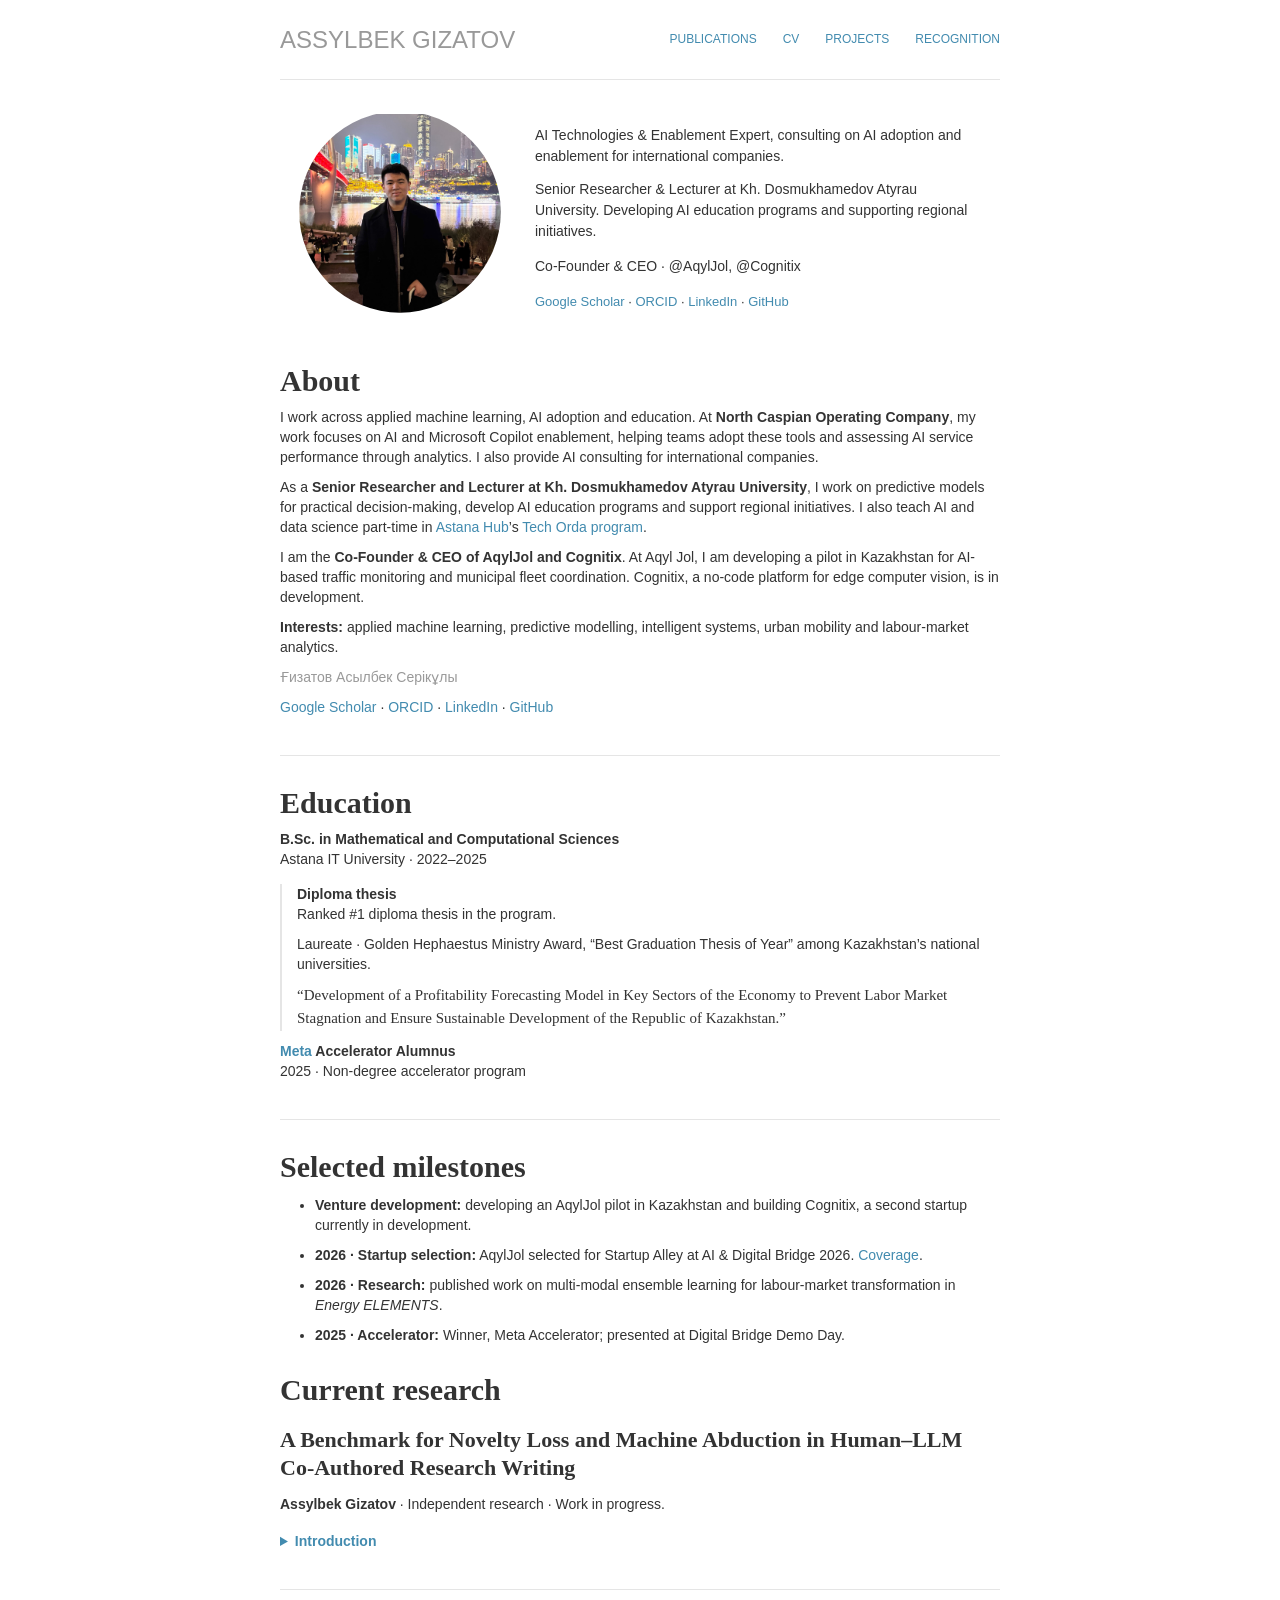
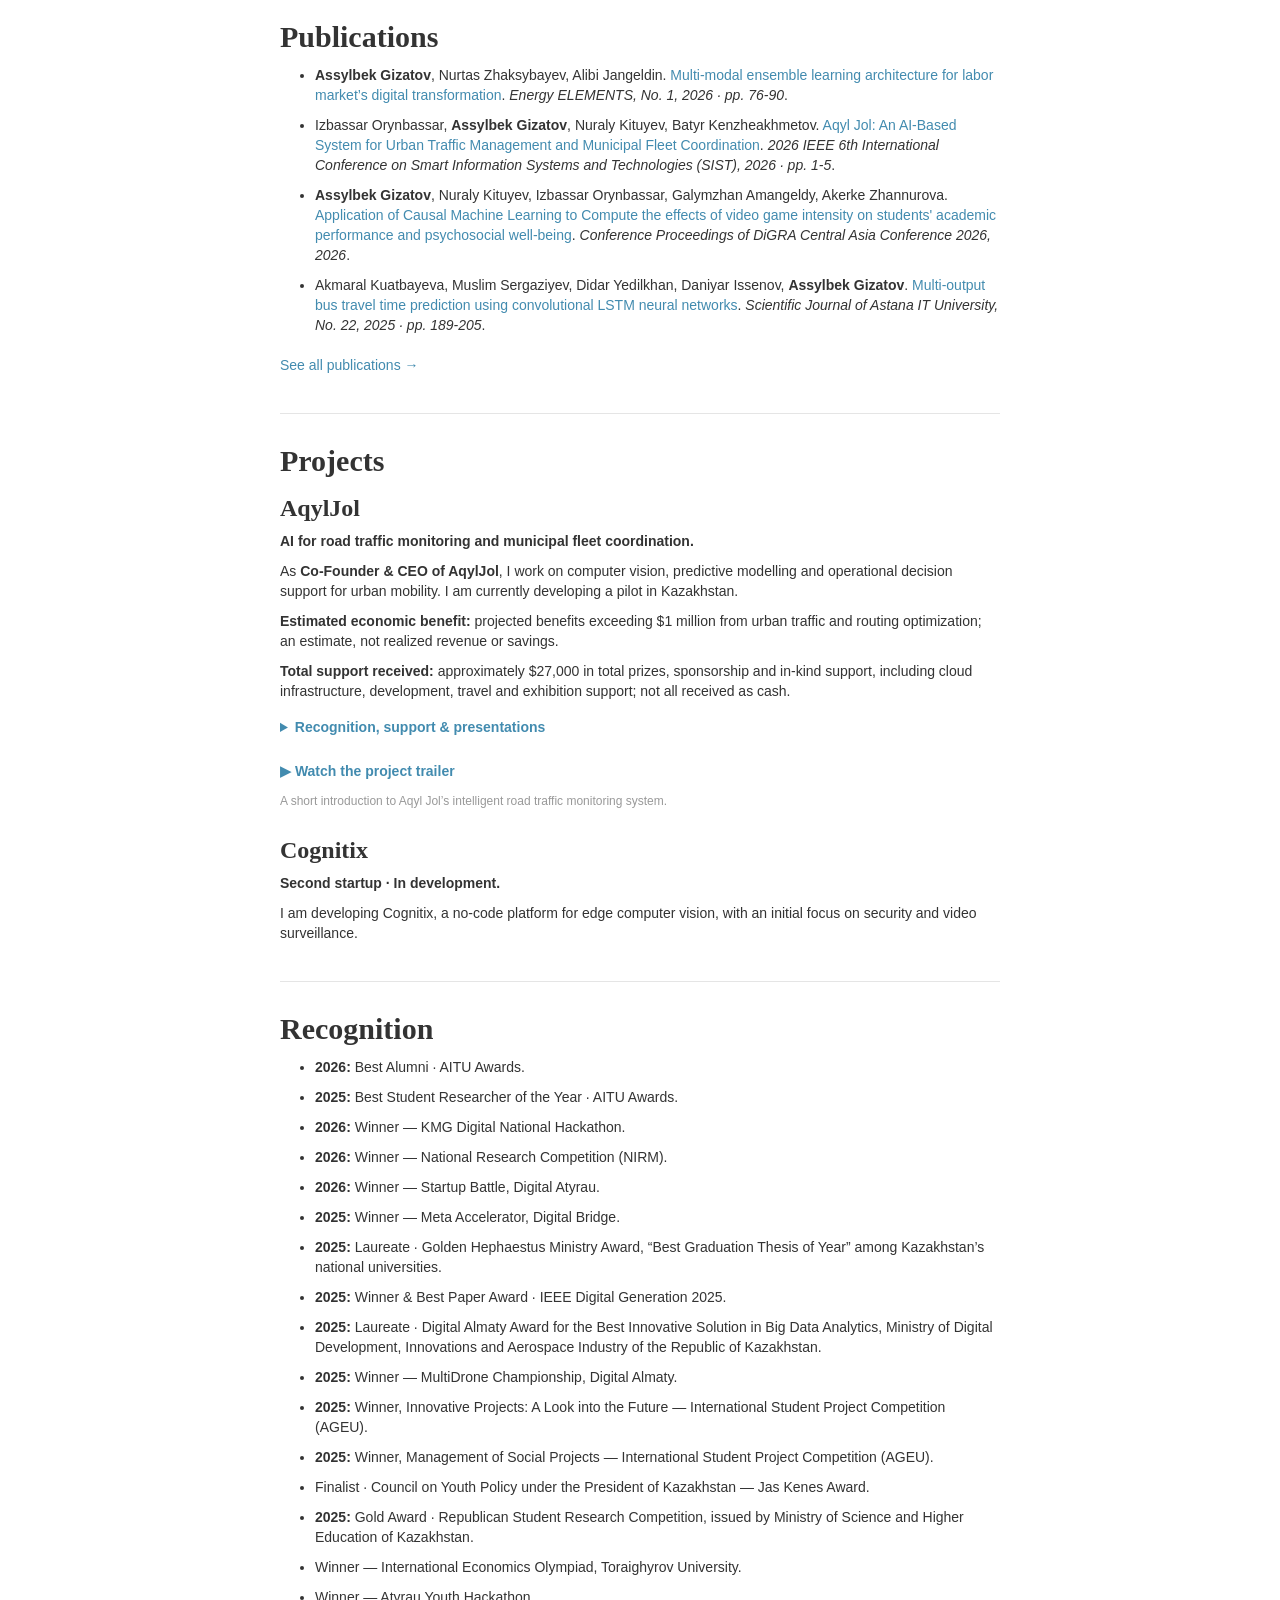
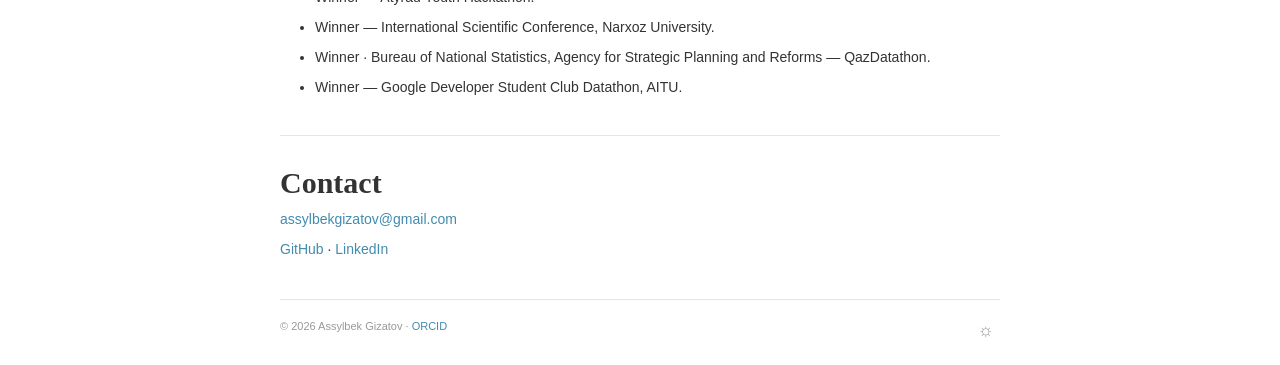
==== commit 554d6b84: "Simplify introduction and move Meta Accelerator credential to Education" ====
--- a/index.html
+++ b/index.html
@@ -1,2 +1,2 @@
-<!doctype html><html lang="en"><head><meta charset="utf-8"><meta name="viewport" content="width=device-width,initial-scale=1"><meta name="description" content="Assylbek Gizatov: researcher and AI &amp; Copilot expert. Applied machine learning, AI enablement and publications."><title>About - Assylbek Gizatov</title><link rel="stylesheet" href="/style.css?v=portrait-16"><script src="/app.js?v=aaron-3" defer></script></head><body><a class="skip" href="#content">Skip to content</a><div class="container"><header class="header"><a class="name" href="/">Assylbek Gizatov</a><nav aria-label="Main navigation"><a href="/publications.html">Publications</a><a href="/assets/Assylbek-Gizatov-CV.pdf" type="application/pdf">CV</a><a href="/#projects">Projects</a><a href="/#recognition">Recognition</a></nav></header><main id="content"><section class="intro" aria-label="Profile introduction"><div class="avatar avatar-frame"><img src="/assets/profile-chongqing.jpeg?v=20261026-15" alt="Assylbek Gizatov" width="1152" height="1536"></div><div class="profile-summary"><div class="role-list"><p class="role-line">AI Technologies &amp; Enablement Expert, consulting on AI adoption and enablement for international companies.</p><p class="role-line">Senior Researcher &amp; Lecturer at Kh. Dosmukhamedov Atyrau University. Developing AI education programs and supporting regional initiatives.</p></div><p class="profile-history"><span>Ex-RA @Astana IT University · 2025</span><span>Research program · CQCVC, Chongqing, China · 2024</span></p><p class="founder-line"><a href="https://www.meta.com/about/">Meta</a> Llama Accelerator Alumnus</p><p class="founder-line">Co-Founder &amp; CEO · @AqylJol, @Cognitix</p><p class="profile-links"><a href="https://scholar.google.com/citations?hl=en&amp;user=umg0K9MAAAAJ">Google Scholar</a> · <a href="https://orcid.org/0009-0009-2557-0767">ORCID</a> · <a href="https://www.linkedin.com/in/assylbek-gizatov/">LinkedIn</a> · <a href="https://github.com/AssylbekGizatov">GitHub</a></p></div></section><div class="about"><h2>About</h2><p>I work across applied machine learning, AI adoption and education. At <strong>North Caspian Operating Company</strong>, my work focuses on AI and Microsoft Copilot enablement, helping teams adopt these tools and assessing AI service performance through analytics. I also provide AI consulting for international companies.</p><p>As a <strong>Senior Researcher and Lecturer at Kh. Dosmukhamedov Atyrau University</strong>, I work on predictive models for practical decision-making, develop AI education programs and support regional initiatives. I also teach AI and data science part-time in <a href="https://astanahub.com/">Astana Hub</a>’s <a href="https://astanahub.com/en/techorda/">Tech Orda program</a>.</p><p>I am the <strong>Co-Founder &amp; CEO of AqylJol and Cognitix</strong>. At Aqyl Jol, I am developing a pilot in Kazakhstan for AI-based traffic monitoring and municipal fleet coordination. Cognitix, a no-code platform for edge computer vision, is in development.</p><p><strong>Interests:</strong> applied machine learning, predictive modelling, intelligent systems, urban mobility and labour-market analytics.</p><p class="native-name" lang="kk">Ғизатов Асылбек Серікұлы</p><p><a href="https://scholar.google.com/citations?hl=en&amp;user=umg0K9MAAAAJ">Google Scholar</a> · <a href="https://orcid.org/0009-0009-2557-0767">ORCID</a> · <a href="https://www.linkedin.com/in/assylbek-gizatov/">LinkedIn</a> · <a href="https://github.com/AssylbekGizatov">GitHub</a></p><h2 id="education">Education</h2><p><strong>B.Sc. in Mathematical and Computational Sciences</strong><br>Astana IT University · 2022–2025</p><div class="thesis"><p><strong>Diploma thesis</strong><br>Ranked #1 diploma thesis in the program.</p><p>Laureate · Golden Hephaestus Ministry Award, “Best Graduation Thesis of Year” among Kazakhstan’s national universities.</p><p class="thesis-title">“Development of a Profitability Forecasting Model in Key Sectors of the Economy to Prevent Labor Market Stagnation and Ensure Sustainable Development of the Republic of Kazakhstan.”</p></div><h2>Selected milestones</h2><ul class="milestones"><li><strong>Venture development:</strong> developing an AqylJol pilot in Kazakhstan and building Cognitix, a second startup currently in development.</li><li><strong>2026 · Startup selection:</strong> AqylJol selected for Startup Alley at AI &amp; Digital Bridge 2026. <a href="https://atyrau.edu.kz/en/MediaResources/Details/3563">Coverage</a>.</li><li><strong>2026 · Research:</strong> published work on multi-modal ensemble learning for labour-market transformation in <em>Energy ELEMENTS</em>.</li><li><strong>2025 · Accelerator:</strong> Winner, Meta Llama Accelerator; presented at Digital Bridge Demo Day.</li></ul><section class="work-in-progress" aria-labelledby="current-research"><h2 id="current-research">Current research</h2><h3>A Benchmark for Novelty Loss and Machine Abduction in Human–LLM Co-Authored Research Writing</h3><p><strong>Assylbek Gizatov</strong> · Independent research · Work in progress.</p><details class="paper-introduction"><summary>Introduction</summary><p>In a letter to Maurice Solovine, Albert Einstein conceptualized scientific discovery as a cyclical process: an intuitive movement from sensory experience to axioms, followed by logical deduction. In the current technological era, <strong>generative AI - and Large Language Models (LLMs) in particular,</strong> has mastered <strong>induction,</strong> statistical pattern recognition over large volumes of data, and is now progressing toward <strong>deduction,</strong> the form of reasoning responsible for constructing formal proofs. Yet it still lacks the mechanism of <strong>abduction:</strong> the very root of novel explanatory hypotheses.</p></details></section><h2>Publications</h2><ul class="publication-list"><li><strong>Assylbek Gizatov</strong>, Nurtas Zhaksybayev, Alibi Jangeldin. <a href="https://doi.org/10.68458/ee.2026.1.6">Multi-modal ensemble learning architecture for labor market’s digital transformation</a>. <em>Energy ELEMENTS, No. 1, 2026 · pp. 76-90</em>.</li><li>Izbassar Orynbassar, <strong>Assylbek Gizatov</strong>, Nuraly Kituyev, Batyr Kenzheakhmetov. <a href="https://doi.org/10.1109/sist61674.2026.11595985">Aqyl Jol: An AI-Based System for Urban Traffic Management and Municipal Fleet Coordination</a>. <em>2026 IEEE 6th International Conference on Smart Information Systems and Technologies (SIST), 2026 · pp. 1-5</em>.</li><li><strong>Assylbek Gizatov</strong>, Nuraly Kituyev, Izbassar Orynbassar, Galymzhan Amangeldy, Akerke Zhannurova. <a href="https://doi.org/10.26503/dl.v2026i2.2780">Application of Causal Machine Learning to Compute the effects of video game intensity on students&#x27; academic performance and psychosocial well-being</a>. <em>Conference Proceedings of DiGRA Central Asia Conference 2026, 2026</em>.</li><li>Akmaral Kuatbayeva, Muslim Sergaziyev, Didar Yedilkhan, Daniyar Issenov, <strong>Assylbek Gizatov</strong>. <a href="https://doi.org/10.37943/22jalw4601">Multi-output bus travel time prediction using convolutional LSTM neural networks</a>. <em>Scientific Journal of Astana IT University, No. 22, 2025 · pp. 189-205</em>.</li></ul><p><a href="/publications.html">See all publications →</a></p><h2 id="projects">Projects</h2><section class="project-feature" aria-labelledby="aqyl-jol"><h3 id="aqyl-jol">AqylJol</h3><p><strong>AI for road traffic monitoring and municipal fleet coordination.</strong></p><p>As <strong>Co-Founder &amp; CEO of AqylJol</strong>, I work on computer vision, predictive modelling and operational decision support for urban mobility. I am currently developing a pilot in Kazakhstan.</p><p><strong>Estimated economic benefit:</strong> projected benefits exceeding $1 million from urban traffic and routing optimization; an estimate, not realized revenue or savings.</p><p><strong>Total support received:</strong> approximately $27,000 in total prizes, sponsorship and in-kind support, including cloud infrastructure, development, travel and exhibition support; not all received as cash.</p><details class="paper-introduction"><summary>Recognition, support &amp; presentations</summary><ul><li><strong>Meta Accelerator Program 2025:</strong> Winner, ranked #1 among 1,000+ participants.</li><li><strong>Startup Battle, Digital Atyrau 2026:</strong> Second-place prize at the international forum.</li><li><strong>AWS resources:</strong> $7,000 in cloud credits and infrastructure for AI model development, testing and deployment, included in the approximately $27,000 total.</li><li><strong>Research:</strong> the project’s scientific novelty and AI methodology are described in <a href="https://doi.org/10.1109/sist61674.2026.11595985">Aqyl Jol: An AI-Based System for Urban Traffic Management and Municipal Fleet Coordination</a>, published at IEEE SIST 2026.</li><li><strong>MLA Demo Day:</strong> presented the solution at AI &amp; Digital Bridge 2025 to representatives from Meta, AWS and government organizations.</li><li><strong>Startup Alley, AI &amp; Digital Bridge 2026:</strong> selected by Kazakhstan’s Ministry of Science and Higher Education to showcase the project, with fully sponsored exhibition and participation support.</li></ul></details><p><a class="trailer-link" href="https://youtu.be/LSZjE1ArafY">▶ Watch the project trailer</a></p><p class="project-caption">A short introduction to Aqyl Jol’s intelligent road traffic monitoring system.</p></section><section class="project-feature" aria-labelledby="cognitix"><h3 id="cognitix">Cognitix</h3><p><strong>Second startup · In development.</strong></p><p>I am developing Cognitix, a no-code platform for edge computer vision, with an initial focus on security and video surveillance.</p></section><h2 id="recognition">Recognition</h2><ul><li><strong>2026:</strong> Best Alumni · AITU Awards.</li><li><strong>2025:</strong> Best Student Researcher of the Year · AITU Awards.</li><li><strong>2026:</strong> Winner — KMG Digital National Hackathon.</li><li><strong>2026:</strong> Winner — National Research Competition (NIRM).</li><li><strong>2026:</strong> Winner — Startup Battle, Digital Atyrau.</li><li><strong>2025:</strong> Winner — Meta Llama Accelerator, Digital Bridge.</li><li><strong>2025:</strong> Laureate · Golden Hephaestus Ministry Award, “Best Graduation Thesis of Year” among Kazakhstan’s national universities.</li><li><strong>2025:</strong> Winner &amp; Best Paper Award · IEEE Digital Generation 2025.</li><li><strong>2025:</strong> Laureate · Digital Almaty Award for the Best Innovative Solution in Big Data Analytics, Ministry of Digital Development, Innovations and Aerospace Industry of the Republic of Kazakhstan.</li><li><strong>2025:</strong> Winner — MultiDrone Championship, Digital Almaty.</li><li><strong>2025:</strong> Winner, Innovative Projects: A Look into the Future — International Student Project Competition (AGEU).</li><li><strong>2025:</strong> Winner, Management of Social Projects — International Student Project Competition (AGEU).</li><li>Finalist · Council on Youth Policy under the President of Kazakhstan — Jas Kenes Award.</li><li><strong>2025:</strong> Gold Award · Republican Student Research Competition, issued by Ministry of Science and Higher Education of Kazakhstan.</li><li>Winner — International Economics Olympiad, Toraighyrov University.</li><li>Winner — Atyrau Youth Hackathon.</li><li>Winner — International Scientific Conference, Narxoz University.</li><li>Winner · Bureau of National Statistics, Agency for Strategic Planning and Reforms — QazDatathon.</li><li>Winner — Google Developer Student Club Datathon, AITU.</li></ul><h2>Contact</h2><p><a href="mailto:assylbekgizatov@gmail.com">assylbekgizatov@gmail.com</a></p><p><a href="https://github.com/AssylbekGizatov">GitHub</a> · <a href="https://www.linkedin.com/in/assylbek-gizatov/">LinkedIn</a></p></div></main><footer>© 2026 Assylbek Gizatov · <a href="https://orcid.org/0009-0009-2557-0767">ORCID</a><button id="theme-toggle" title="Toggle theme" aria-label="Switch to dark theme">☼</button></footer></div></body></html>
+<!doctype html><html lang="en"><head><meta charset="utf-8"><meta name="viewport" content="width=device-width,initial-scale=1"><meta name="description" content="Assylbek Gizatov: researcher and AI &amp; Copilot expert. Applied machine learning, AI enablement and publications."><title>About - Assylbek Gizatov</title><link rel="stylesheet" href="/style.css?v=portrait-16"><script src="/app.js?v=aaron-3" defer></script></head><body><a class="skip" href="#content">Skip to content</a><div class="container"><header class="header"><a class="name" href="/">Assylbek Gizatov</a><nav aria-label="Main navigation"><a href="/publications.html">Publications</a><a href="/assets/Assylbek-Gizatov-CV.pdf" type="application/pdf">CV</a><a href="/#projects">Projects</a><a href="/#recognition">Recognition</a></nav></header><main id="content"><section class="intro" aria-label="Profile introduction"><div class="avatar avatar-frame"><img src="/assets/profile-chongqing.jpeg?v=20261026-15" alt="Assylbek Gizatov" width="1152" height="1536"></div><div class="profile-summary"><div class="role-list"><p class="role-line">AI Technologies &amp; Enablement Expert, consulting on AI adoption and enablement for international companies.</p><p class="role-line">Senior Researcher &amp; Lecturer at Kh. Dosmukhamedov Atyrau University. Developing AI education programs and supporting regional initiatives.</p></div><p class="founder-line">Co-Founder &amp; CEO · @AqylJol, @Cognitix</p><p class="profile-links"><a href="https://scholar.google.com/citations?hl=en&amp;user=umg0K9MAAAAJ">Google Scholar</a> · <a href="https://orcid.org/0009-0009-2557-0767">ORCID</a> · <a href="https://www.linkedin.com/in/assylbek-gizatov/">LinkedIn</a> · <a href="https://github.com/AssylbekGizatov">GitHub</a></p></div></section><div class="about"><h2>About</h2><p>I work across applied machine learning, AI adoption and education. At <strong>North Caspian Operating Company</strong>, my work focuses on AI and Microsoft Copilot enablement, helping teams adopt these tools and assessing AI service performance through analytics. I also provide AI consulting for international companies.</p><p>As a <strong>Senior Researcher and Lecturer at Kh. Dosmukhamedov Atyrau University</strong>, I work on predictive models for practical decision-making, develop AI education programs and support regional initiatives. I also teach AI and data science part-time in <a href="https://astanahub.com/">Astana Hub</a>’s <a href="https://astanahub.com/en/techorda/">Tech Orda program</a>.</p><p>I am the <strong>Co-Founder &amp; CEO of AqylJol and Cognitix</strong>. At Aqyl Jol, I am developing a pilot in Kazakhstan for AI-based traffic monitoring and municipal fleet coordination. Cognitix, a no-code platform for edge computer vision, is in development.</p><p><strong>Interests:</strong> applied machine learning, predictive modelling, intelligent systems, urban mobility and labour-market analytics.</p><p class="native-name" lang="kk">Ғизатов Асылбек Серікұлы</p><p><a href="https://scholar.google.com/citations?hl=en&amp;user=umg0K9MAAAAJ">Google Scholar</a> · <a href="https://orcid.org/0009-0009-2557-0767">ORCID</a> · <a href="https://www.linkedin.com/in/assylbek-gizatov/">LinkedIn</a> · <a href="https://github.com/AssylbekGizatov">GitHub</a></p><h2 id="education">Education</h2><p><strong>B.Sc. in Mathematical and Computational Sciences</strong><br>Astana IT University · 2022–2025</p><div class="thesis"><p><strong>Diploma thesis</strong><br>Ranked #1 diploma thesis in the program.</p><p>Laureate · Golden Hephaestus Ministry Award, “Best Graduation Thesis of Year” among Kazakhstan’s national universities.</p><p class="thesis-title">“Development of a Profitability Forecasting Model in Key Sectors of the Economy to Prevent Labor Market Stagnation and Ensure Sustainable Development of the Republic of Kazakhstan.”</p></div><p><strong><a href="https://www.meta.com/about/">Meta</a> Accelerator Alumnus</strong><br>2025 · Non-degree accelerator program</p><h2>Selected milestones</h2><ul class="milestones"><li><strong>Venture development:</strong> developing an AqylJol pilot in Kazakhstan and building Cognitix, a second startup currently in development.</li><li><strong>2026 · Startup selection:</strong> AqylJol selected for Startup Alley at AI &amp; Digital Bridge 2026. <a href="https://atyrau.edu.kz/en/MediaResources/Details/3563">Coverage</a>.</li><li><strong>2026 · Research:</strong> published work on multi-modal ensemble learning for labour-market transformation in <em>Energy ELEMENTS</em>.</li><li><strong>2025 · Accelerator:</strong> Winner, Meta Accelerator; presented at Digital Bridge Demo Day.</li></ul><section class="work-in-progress" aria-labelledby="current-research"><h2 id="current-research">Current research</h2><h3>A Benchmark for Novelty Loss and Machine Abduction in Human–LLM Co-Authored Research Writing</h3><p><strong>Assylbek Gizatov</strong> · Independent research · Work in progress.</p><details class="paper-introduction"><summary>Introduction</summary><p>In a letter to Maurice Solovine, Albert Einstein conceptualized scientific discovery as a cyclical process: an intuitive movement from sensory experience to axioms, followed by logical deduction. In the current technological era, <strong>generative AI - and Large Language Models (LLMs) in particular,</strong> has mastered <strong>induction,</strong> statistical pattern recognition over large volumes of data, and is now progressing toward <strong>deduction,</strong> the form of reasoning responsible for constructing formal proofs. Yet it still lacks the mechanism of <strong>abduction:</strong> the very root of novel explanatory hypotheses.</p></details></section><h2>Publications</h2><ul class="publication-list"><li><strong>Assylbek Gizatov</strong>, Nurtas Zhaksybayev, Alibi Jangeldin. <a href="https://doi.org/10.68458/ee.2026.1.6">Multi-modal ensemble learning architecture for labor market’s digital transformation</a>. <em>Energy ELEMENTS, No. 1, 2026 · pp. 76-90</em>.</li><li>Izbassar Orynbassar, <strong>Assylbek Gizatov</strong>, Nuraly Kituyev, Batyr Kenzheakhmetov. <a href="https://doi.org/10.1109/sist61674.2026.11595985">Aqyl Jol: An AI-Based System for Urban Traffic Management and Municipal Fleet Coordination</a>. <em>2026 IEEE 6th International Conference on Smart Information Systems and Technologies (SIST), 2026 · pp. 1-5</em>.</li><li><strong>Assylbek Gizatov</strong>, Nuraly Kituyev, Izbassar Orynbassar, Galymzhan Amangeldy, Akerke Zhannurova. <a href="https://doi.org/10.26503/dl.v2026i2.2780">Application of Causal Machine Learning to Compute the effects of video game intensity on students&#x27; academic performance and psychosocial well-being</a>. <em>Conference Proceedings of DiGRA Central Asia Conference 2026, 2026</em>.</li><li>Akmaral Kuatbayeva, Muslim Sergaziyev, Didar Yedilkhan, Daniyar Issenov, <strong>Assylbek Gizatov</strong>. <a href="https://doi.org/10.37943/22jalw4601">Multi-output bus travel time prediction using convolutional LSTM neural networks</a>. <em>Scientific Journal of Astana IT University, No. 22, 2025 · pp. 189-205</em>.</li></ul><p><a href="/publications.html">See all publications →</a></p><h2 id="projects">Projects</h2><section class="project-feature" aria-labelledby="aqyl-jol"><h3 id="aqyl-jol">AqylJol</h3><p><strong>AI for road traffic monitoring and municipal fleet coordination.</strong></p><p>As <strong>Co-Founder &amp; CEO of AqylJol</strong>, I work on computer vision, predictive modelling and operational decision support for urban mobility. I am currently developing a pilot in Kazakhstan.</p><p><strong>Estimated economic benefit:</strong> projected benefits exceeding $1 million from urban traffic and routing optimization; an estimate, not realized revenue or savings.</p><p><strong>Total support received:</strong> approximately $27,000 in total prizes, sponsorship and in-kind support, including cloud infrastructure, development, travel and exhibition support; not all received as cash.</p><details class="paper-introduction"><summary>Recognition, support &amp; presentations</summary><ul><li><strong>Meta Accelerator Program 2025:</strong> Winner, ranked #1 among 1,000+ participants.</li><li><strong>Startup Battle, Digital Atyrau 2026:</strong> Second-place prize at the international forum.</li><li><strong>AWS resources:</strong> $7,000 in cloud credits and infrastructure for AI model development, testing and deployment, included in the approximately $27,000 total.</li><li><strong>Research:</strong> the project’s scientific novelty and AI methodology are described in <a href="https://doi.org/10.1109/sist61674.2026.11595985">Aqyl Jol: An AI-Based System for Urban Traffic Management and Municipal Fleet Coordination</a>, published at IEEE SIST 2026.</li><li><strong>MLA Demo Day:</strong> presented the solution at AI &amp; Digital Bridge 2025 to representatives from Meta, AWS and government organizations.</li><li><strong>Startup Alley, AI &amp; Digital Bridge 2026:</strong> selected by Kazakhstan’s Ministry of Science and Higher Education to showcase the project, with fully sponsored exhibition and participation support.</li></ul></details><p><a class="trailer-link" href="https://youtu.be/LSZjE1ArafY">▶ Watch the project trailer</a></p><p class="project-caption">A short introduction to Aqyl Jol’s intelligent road traffic monitoring system.</p></section><section class="project-feature" aria-labelledby="cognitix"><h3 id="cognitix">Cognitix</h3><p><strong>Second startup · In development.</strong></p><p>I am developing Cognitix, a no-code platform for edge computer vision, with an initial focus on security and video surveillance.</p></section><h2 id="recognition">Recognition</h2><ul><li><strong>2026:</strong> Best Alumni · AITU Awards.</li><li><strong>2025:</strong> Best Student Researcher of the Year · AITU Awards.</li><li><strong>2026:</strong> Winner — KMG Digital National Hackathon.</li><li><strong>2026:</strong> Winner — National Research Competition (NIRM).</li><li><strong>2026:</strong> Winner — Startup Battle, Digital Atyrau.</li><li><strong>2025:</strong> Winner — Meta Accelerator, Digital Bridge.</li><li><strong>2025:</strong> Laureate · Golden Hephaestus Ministry Award, “Best Graduation Thesis of Year” among Kazakhstan’s national universities.</li><li><strong>2025:</strong> Winner &amp; Best Paper Award · IEEE Digital Generation 2025.</li><li><strong>2025:</strong> Laureate · Digital Almaty Award for the Best Innovative Solution in Big Data Analytics, Ministry of Digital Development, Innovations and Aerospace Industry of the Republic of Kazakhstan.</li><li><strong>2025:</strong> Winner — MultiDrone Championship, Digital Almaty.</li><li><strong>2025:</strong> Winner, Innovative Projects: A Look into the Future — International Student Project Competition (AGEU).</li><li><strong>2025:</strong> Winner, Management of Social Projects — International Student Project Competition (AGEU).</li><li>Finalist · Council on Youth Policy under the President of Kazakhstan — Jas Kenes Award.</li><li><strong>2025:</strong> Gold Award · Republican Student Research Competition, issued by Ministry of Science and Higher Education of Kazakhstan.</li><li>Winner — International Economics Olympiad, Toraighyrov University.</li><li>Winner — Atyrau Youth Hackathon.</li><li>Winner — International Scientific Conference, Narxoz University.</li><li>Winner · Bureau of National Statistics, Agency for Strategic Planning and Reforms — QazDatathon.</li><li>Winner — Google Developer Student Club Datathon, AITU.</li></ul><h2>Contact</h2><p><a href="mailto:assylbekgizatov@gmail.com">assylbekgizatov@gmail.com</a></p><p><a href="https://github.com/AssylbekGizatov">GitHub</a> · <a href="https://www.linkedin.com/in/assylbek-gizatov/">LinkedIn</a></p></div></main><footer>© 2026 Assylbek Gizatov · <a href="https://orcid.org/0009-0009-2557-0767">ORCID</a><button id="theme-toggle" title="Toggle theme" aria-label="Switch to dark theme">☼</button></footer></div></body></html>
 
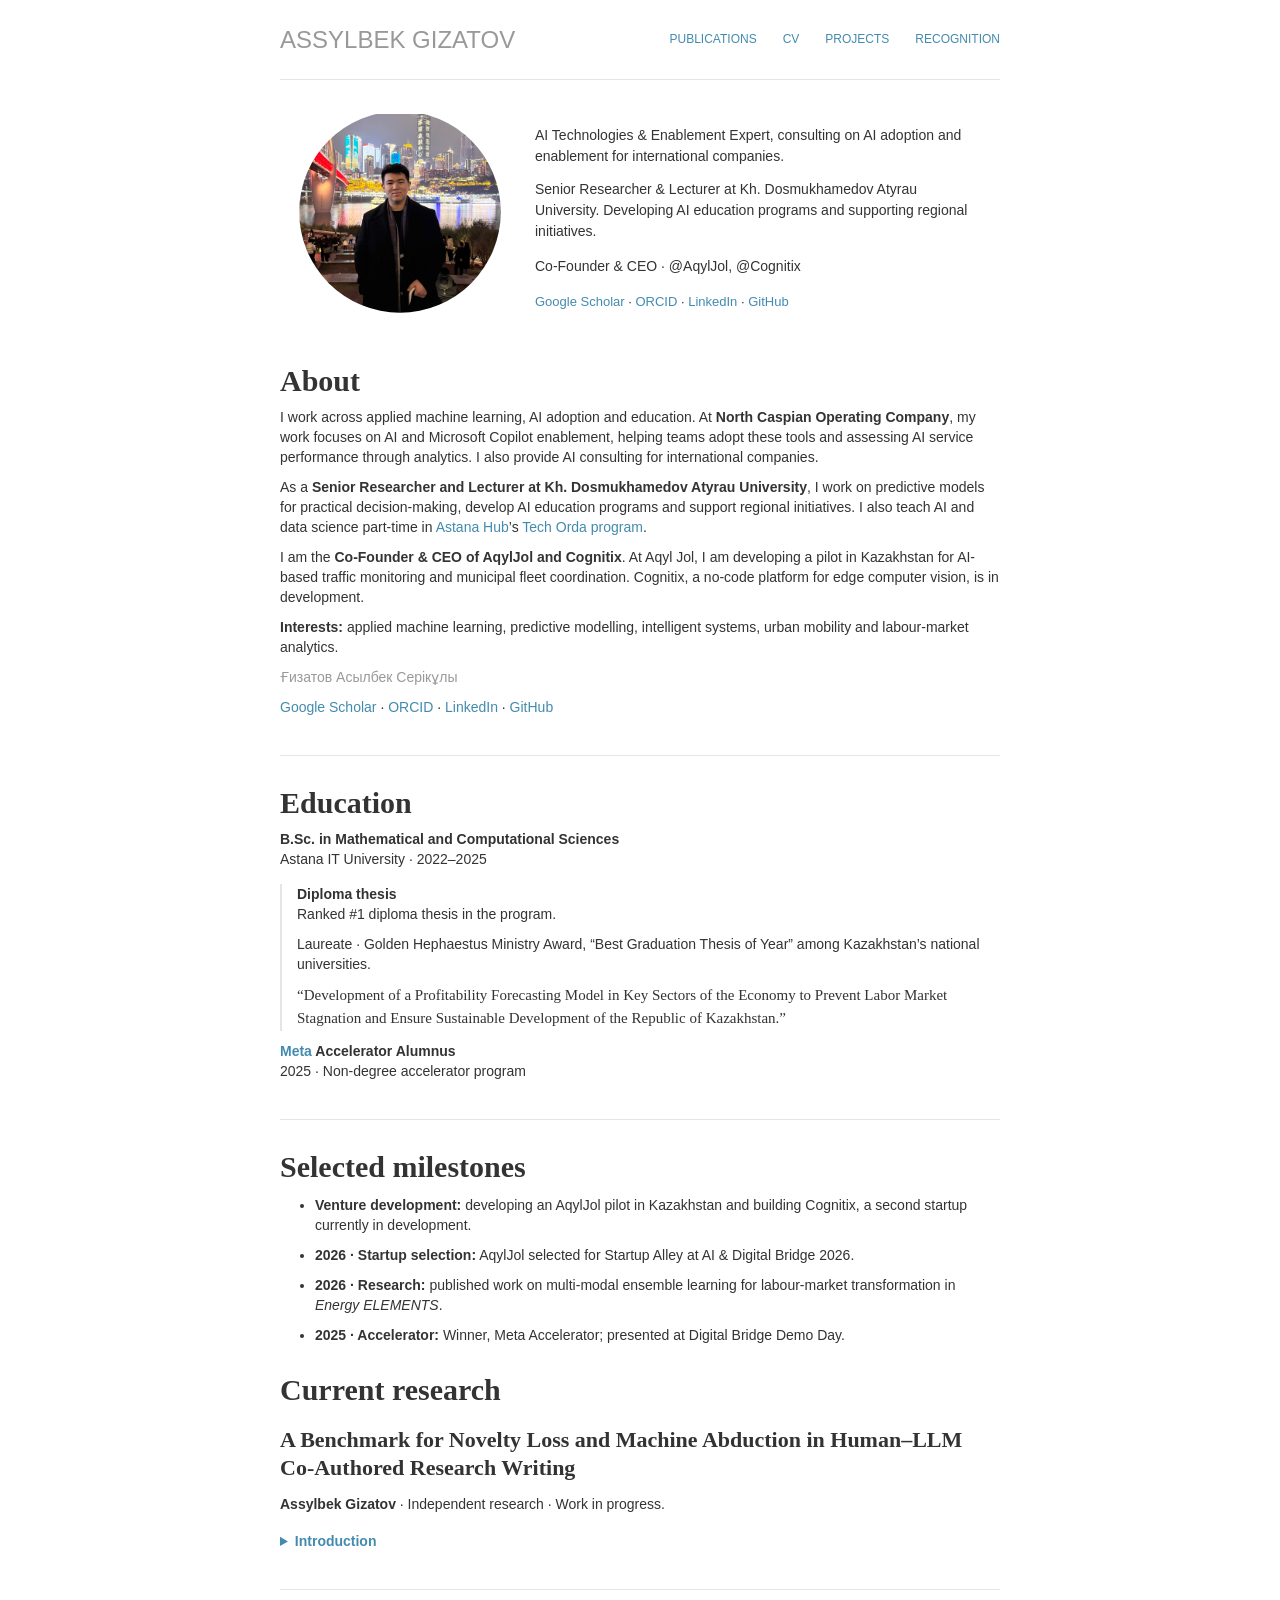
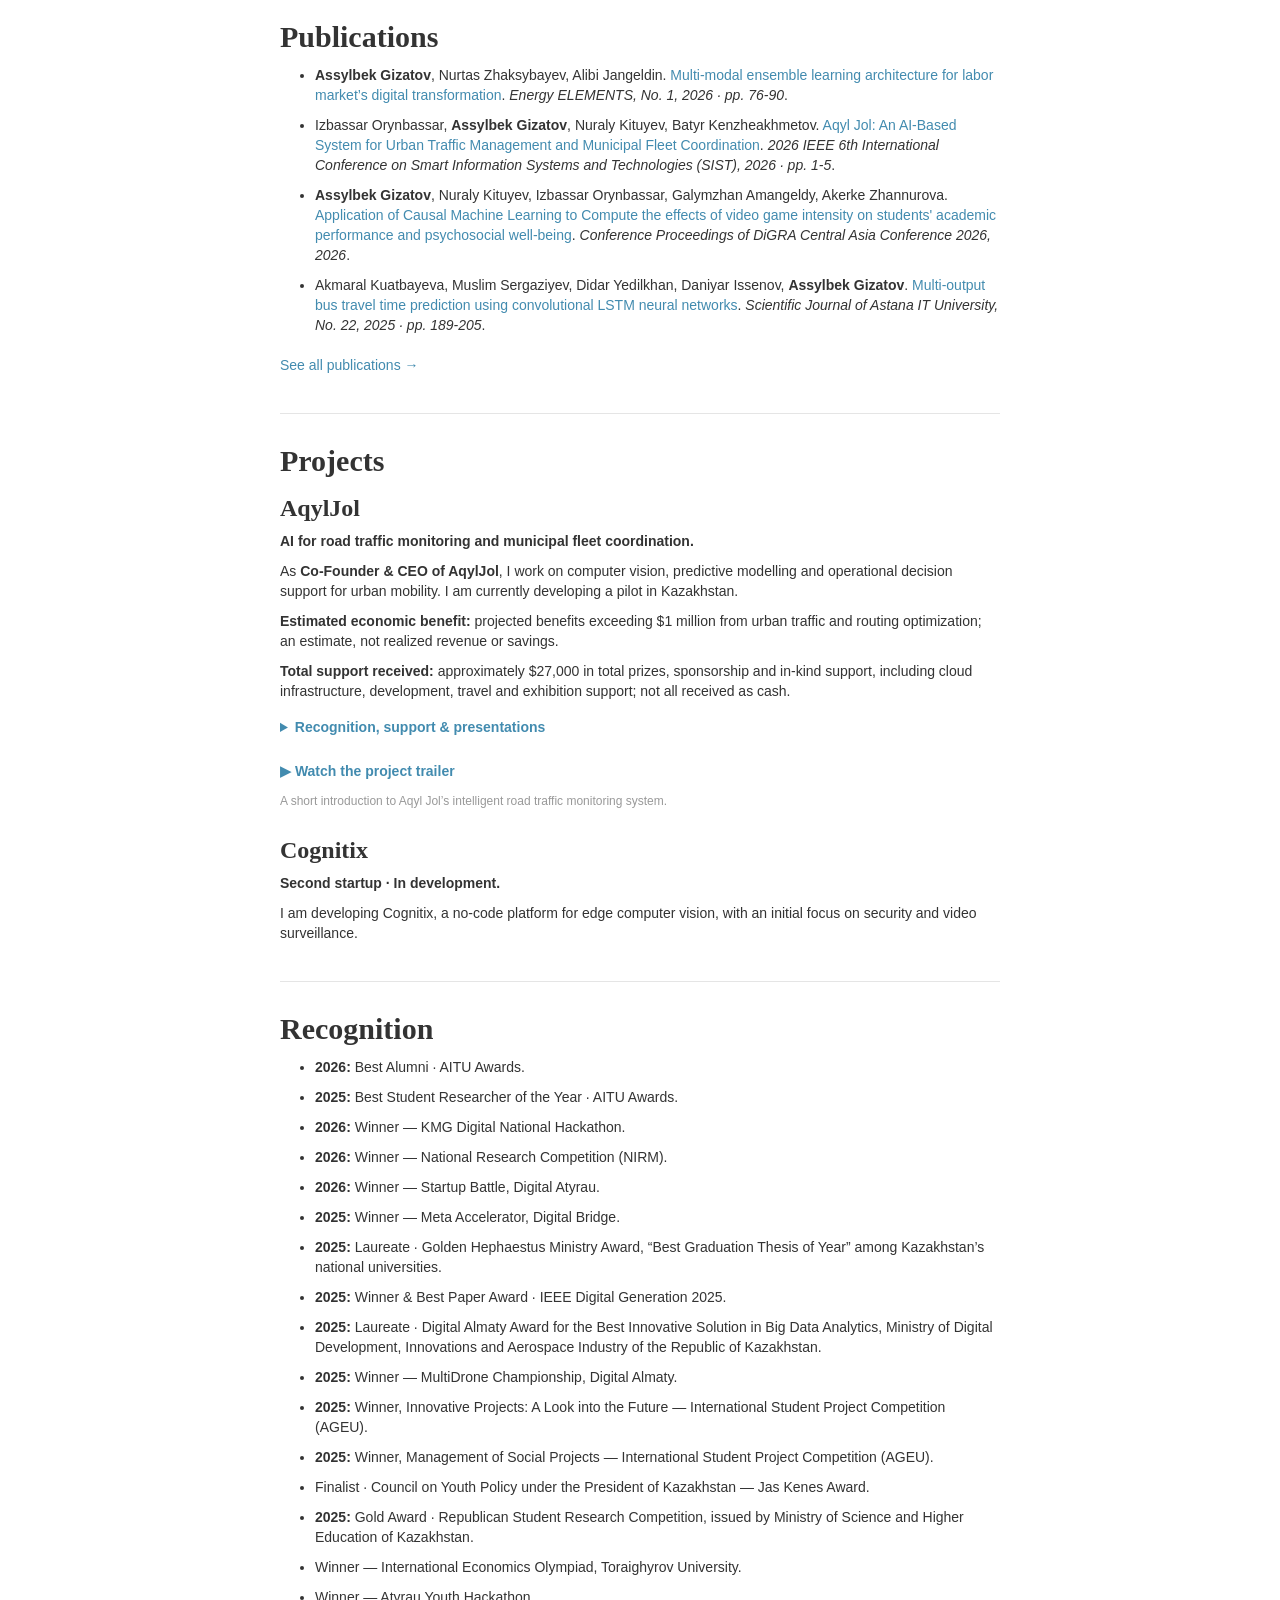
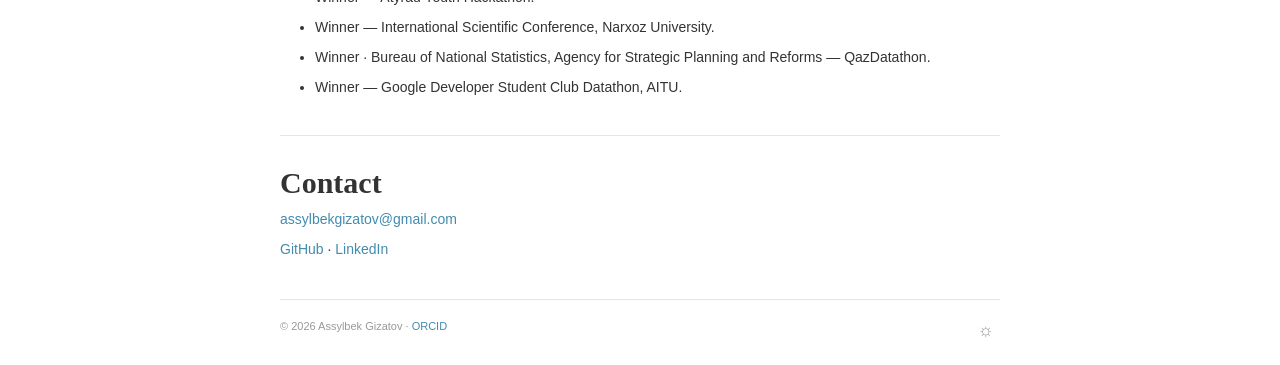
==== commit 00433111: "Remove Coverage link from selected milestone" ====
--- a/index.html
+++ b/index.html
@@ -1,2 +1,2 @@
-<!doctype html><html lang="en"><head><meta charset="utf-8"><meta name="viewport" content="width=device-width,initial-scale=1"><meta name="description" content="Assylbek Gizatov: researcher and AI &amp; Copilot expert. Applied machine learning, AI enablement and publications."><title>About - Assylbek Gizatov</title><link rel="stylesheet" href="/style.css?v=portrait-16"><script src="/app.js?v=aaron-3" defer></script></head><body><a class="skip" href="#content">Skip to content</a><div class="container"><header class="header"><a class="name" href="/">Assylbek Gizatov</a><nav aria-label="Main navigation"><a href="/publications.html">Publications</a><a href="/assets/Assylbek-Gizatov-CV.pdf" type="application/pdf">CV</a><a href="/#projects">Projects</a><a href="/#recognition">Recognition</a></nav></header><main id="content"><section class="intro" aria-label="Profile introduction"><div class="avatar avatar-frame"><img src="/assets/profile-chongqing.jpeg?v=20261026-15" alt="Assylbek Gizatov" width="1152" height="1536"></div><div class="profile-summary"><div class="role-list"><p class="role-line">AI Technologies &amp; Enablement Expert, consulting on AI adoption and enablement for international companies.</p><p class="role-line">Senior Researcher &amp; Lecturer at Kh. Dosmukhamedov Atyrau University. Developing AI education programs and supporting regional initiatives.</p></div><p class="founder-line">Co-Founder &amp; CEO · @AqylJol, @Cognitix</p><p class="profile-links"><a href="https://scholar.google.com/citations?hl=en&amp;user=umg0K9MAAAAJ">Google Scholar</a> · <a href="https://orcid.org/0009-0009-2557-0767">ORCID</a> · <a href="https://www.linkedin.com/in/assylbek-gizatov/">LinkedIn</a> · <a href="https://github.com/AssylbekGizatov">GitHub</a></p></div></section><div class="about"><h2>About</h2><p>I work across applied machine learning, AI adoption and education. At <strong>North Caspian Operating Company</strong>, my work focuses on AI and Microsoft Copilot enablement, helping teams adopt these tools and assessing AI service performance through analytics. I also provide AI consulting for international companies.</p><p>As a <strong>Senior Researcher and Lecturer at Kh. Dosmukhamedov Atyrau University</strong>, I work on predictive models for practical decision-making, develop AI education programs and support regional initiatives. I also teach AI and data science part-time in <a href="https://astanahub.com/">Astana Hub</a>’s <a href="https://astanahub.com/en/techorda/">Tech Orda program</a>.</p><p>I am the <strong>Co-Founder &amp; CEO of AqylJol and Cognitix</strong>. At Aqyl Jol, I am developing a pilot in Kazakhstan for AI-based traffic monitoring and municipal fleet coordination. Cognitix, a no-code platform for edge computer vision, is in development.</p><p><strong>Interests:</strong> applied machine learning, predictive modelling, intelligent systems, urban mobility and labour-market analytics.</p><p class="native-name" lang="kk">Ғизатов Асылбек Серікұлы</p><p><a href="https://scholar.google.com/citations?hl=en&amp;user=umg0K9MAAAAJ">Google Scholar</a> · <a href="https://orcid.org/0009-0009-2557-0767">ORCID</a> · <a href="https://www.linkedin.com/in/assylbek-gizatov/">LinkedIn</a> · <a href="https://github.com/AssylbekGizatov">GitHub</a></p><h2 id="education">Education</h2><p><strong>B.Sc. in Mathematical and Computational Sciences</strong><br>Astana IT University · 2022–2025</p><div class="thesis"><p><strong>Diploma thesis</strong><br>Ranked #1 diploma thesis in the program.</p><p>Laureate · Golden Hephaestus Ministry Award, “Best Graduation Thesis of Year” among Kazakhstan’s national universities.</p><p class="thesis-title">“Development of a Profitability Forecasting Model in Key Sectors of the Economy to Prevent Labor Market Stagnation and Ensure Sustainable Development of the Republic of Kazakhstan.”</p></div><p><strong><a href="https://www.meta.com/about/">Meta</a> Accelerator Alumnus</strong><br>2025 · Non-degree accelerator program</p><h2>Selected milestones</h2><ul class="milestones"><li><strong>Venture development:</strong> developing an AqylJol pilot in Kazakhstan and building Cognitix, a second startup currently in development.</li><li><strong>2026 · Startup selection:</strong> AqylJol selected for Startup Alley at AI &amp; Digital Bridge 2026. <a href="https://atyrau.edu.kz/en/MediaResources/Details/3563">Coverage</a>.</li><li><strong>2026 · Research:</strong> published work on multi-modal ensemble learning for labour-market transformation in <em>Energy ELEMENTS</em>.</li><li><strong>2025 · Accelerator:</strong> Winner, Meta Accelerator; presented at Digital Bridge Demo Day.</li></ul><section class="work-in-progress" aria-labelledby="current-research"><h2 id="current-research">Current research</h2><h3>A Benchmark for Novelty Loss and Machine Abduction in Human–LLM Co-Authored Research Writing</h3><p><strong>Assylbek Gizatov</strong> · Independent research · Work in progress.</p><details class="paper-introduction"><summary>Introduction</summary><p>In a letter to Maurice Solovine, Albert Einstein conceptualized scientific discovery as a cyclical process: an intuitive movement from sensory experience to axioms, followed by logical deduction. In the current technological era, <strong>generative AI - and Large Language Models (LLMs) in particular,</strong> has mastered <strong>induction,</strong> statistical pattern recognition over large volumes of data, and is now progressing toward <strong>deduction,</strong> the form of reasoning responsible for constructing formal proofs. Yet it still lacks the mechanism of <strong>abduction:</strong> the very root of novel explanatory hypotheses.</p></details></section><h2>Publications</h2><ul class="publication-list"><li><strong>Assylbek Gizatov</strong>, Nurtas Zhaksybayev, Alibi Jangeldin. <a href="https://doi.org/10.68458/ee.2026.1.6">Multi-modal ensemble learning architecture for labor market’s digital transformation</a>. <em>Energy ELEMENTS, No. 1, 2026 · pp. 76-90</em>.</li><li>Izbassar Orynbassar, <strong>Assylbek Gizatov</strong>, Nuraly Kituyev, Batyr Kenzheakhmetov. <a href="https://doi.org/10.1109/sist61674.2026.11595985">Aqyl Jol: An AI-Based System for Urban Traffic Management and Municipal Fleet Coordination</a>. <em>2026 IEEE 6th International Conference on Smart Information Systems and Technologies (SIST), 2026 · pp. 1-5</em>.</li><li><strong>Assylbek Gizatov</strong>, Nuraly Kituyev, Izbassar Orynbassar, Galymzhan Amangeldy, Akerke Zhannurova. <a href="https://doi.org/10.26503/dl.v2026i2.2780">Application of Causal Machine Learning to Compute the effects of video game intensity on students&#x27; academic performance and psychosocial well-being</a>. <em>Conference Proceedings of DiGRA Central Asia Conference 2026, 2026</em>.</li><li>Akmaral Kuatbayeva, Muslim Sergaziyev, Didar Yedilkhan, Daniyar Issenov, <strong>Assylbek Gizatov</strong>. <a href="https://doi.org/10.37943/22jalw4601">Multi-output bus travel time prediction using convolutional LSTM neural networks</a>. <em>Scientific Journal of Astana IT University, No. 22, 2025 · pp. 189-205</em>.</li></ul><p><a href="/publications.html">See all publications →</a></p><h2 id="projects">Projects</h2><section class="project-feature" aria-labelledby="aqyl-jol"><h3 id="aqyl-jol">AqylJol</h3><p><strong>AI for road traffic monitoring and municipal fleet coordination.</strong></p><p>As <strong>Co-Founder &amp; CEO of AqylJol</strong>, I work on computer vision, predictive modelling and operational decision support for urban mobility. I am currently developing a pilot in Kazakhstan.</p><p><strong>Estimated economic benefit:</strong> projected benefits exceeding $1 million from urban traffic and routing optimization; an estimate, not realized revenue or savings.</p><p><strong>Total support received:</strong> approximately $27,000 in total prizes, sponsorship and in-kind support, including cloud infrastructure, development, travel and exhibition support; not all received as cash.</p><details class="paper-introduction"><summary>Recognition, support &amp; presentations</summary><ul><li><strong>Meta Accelerator Program 2025:</strong> Winner, ranked #1 among 1,000+ participants.</li><li><strong>Startup Battle, Digital Atyrau 2026:</strong> Second-place prize at the international forum.</li><li><strong>AWS resources:</strong> $7,000 in cloud credits and infrastructure for AI model development, testing and deployment, included in the approximately $27,000 total.</li><li><strong>Research:</strong> the project’s scientific novelty and AI methodology are described in <a href="https://doi.org/10.1109/sist61674.2026.11595985">Aqyl Jol: An AI-Based System for Urban Traffic Management and Municipal Fleet Coordination</a>, published at IEEE SIST 2026.</li><li><strong>MLA Demo Day:</strong> presented the solution at AI &amp; Digital Bridge 2025 to representatives from Meta, AWS and government organizations.</li><li><strong>Startup Alley, AI &amp; Digital Bridge 2026:</strong> selected by Kazakhstan’s Ministry of Science and Higher Education to showcase the project, with fully sponsored exhibition and participation support.</li></ul></details><p><a class="trailer-link" href="https://youtu.be/LSZjE1ArafY">▶ Watch the project trailer</a></p><p class="project-caption">A short introduction to Aqyl Jol’s intelligent road traffic monitoring system.</p></section><section class="project-feature" aria-labelledby="cognitix"><h3 id="cognitix">Cognitix</h3><p><strong>Second startup · In development.</strong></p><p>I am developing Cognitix, a no-code platform for edge computer vision, with an initial focus on security and video surveillance.</p></section><h2 id="recognition">Recognition</h2><ul><li><strong>2026:</strong> Best Alumni · AITU Awards.</li><li><strong>2025:</strong> Best Student Researcher of the Year · AITU Awards.</li><li><strong>2026:</strong> Winner — KMG Digital National Hackathon.</li><li><strong>2026:</strong> Winner — National Research Competition (NIRM).</li><li><strong>2026:</strong> Winner — Startup Battle, Digital Atyrau.</li><li><strong>2025:</strong> Winner — Meta Accelerator, Digital Bridge.</li><li><strong>2025:</strong> Laureate · Golden Hephaestus Ministry Award, “Best Graduation Thesis of Year” among Kazakhstan’s national universities.</li><li><strong>2025:</strong> Winner &amp; Best Paper Award · IEEE Digital Generation 2025.</li><li><strong>2025:</strong> Laureate · Digital Almaty Award for the Best Innovative Solution in Big Data Analytics, Ministry of Digital Development, Innovations and Aerospace Industry of the Republic of Kazakhstan.</li><li><strong>2025:</strong> Winner — MultiDrone Championship, Digital Almaty.</li><li><strong>2025:</strong> Winner, Innovative Projects: A Look into the Future — International Student Project Competition (AGEU).</li><li><strong>2025:</strong> Winner, Management of Social Projects — International Student Project Competition (AGEU).</li><li>Finalist · Council on Youth Policy under the President of Kazakhstan — Jas Kenes Award.</li><li><strong>2025:</strong> Gold Award · Republican Student Research Competition, issued by Ministry of Science and Higher Education of Kazakhstan.</li><li>Winner — International Economics Olympiad, Toraighyrov University.</li><li>Winner — Atyrau Youth Hackathon.</li><li>Winner — International Scientific Conference, Narxoz University.</li><li>Winner · Bureau of National Statistics, Agency for Strategic Planning and Reforms — QazDatathon.</li><li>Winner — Google Developer Student Club Datathon, AITU.</li></ul><h2>Contact</h2><p><a href="mailto:assylbekgizatov@gmail.com">assylbekgizatov@gmail.com</a></p><p><a href="https://github.com/AssylbekGizatov">GitHub</a> · <a href="https://www.linkedin.com/in/assylbek-gizatov/">LinkedIn</a></p></div></main><footer>© 2026 Assylbek Gizatov · <a href="https://orcid.org/0009-0009-2557-0767">ORCID</a><button id="theme-toggle" title="Toggle theme" aria-label="Switch to dark theme">☼</button></footer></div></body></html>
+<!doctype html><html lang="en"><head><meta charset="utf-8"><meta name="viewport" content="width=device-width,initial-scale=1"><meta name="description" content="Assylbek Gizatov: researcher and AI &amp; Copilot expert. Applied machine learning, AI enablement and publications."><title>About - Assylbek Gizatov</title><link rel="stylesheet" href="/style.css?v=portrait-16"><script src="/app.js?v=aaron-3" defer></script></head><body><a class="skip" href="#content">Skip to content</a><div class="container"><header class="header"><a class="name" href="/">Assylbek Gizatov</a><nav aria-label="Main navigation"><a href="/publications.html">Publications</a><a href="/assets/Assylbek-Gizatov-CV.pdf" type="application/pdf">CV</a><a href="/#projects">Projects</a><a href="/#recognition">Recognition</a></nav></header><main id="content"><section class="intro" aria-label="Profile introduction"><div class="avatar avatar-frame"><img src="/assets/profile-chongqing.jpeg?v=20261026-15" alt="Assylbek Gizatov" width="1152" height="1536"></div><div class="profile-summary"><div class="role-list"><p class="role-line">AI Technologies &amp; Enablement Expert, consulting on AI adoption and enablement for international companies.</p><p class="role-line">Senior Researcher &amp; Lecturer at Kh. Dosmukhamedov Atyrau University. Developing AI education programs and supporting regional initiatives.</p></div><p class="founder-line">Co-Founder &amp; CEO · @AqylJol, @Cognitix</p><p class="profile-links"><a href="https://scholar.google.com/citations?hl=en&amp;user=umg0K9MAAAAJ">Google Scholar</a> · <a href="https://orcid.org/0009-0009-2557-0767">ORCID</a> · <a href="https://www.linkedin.com/in/assylbek-gizatov/">LinkedIn</a> · <a href="https://github.com/AssylbekGizatov">GitHub</a></p></div></section><div class="about"><h2>About</h2><p>I work across applied machine learning, AI adoption and education. At <strong>North Caspian Operating Company</strong>, my work focuses on AI and Microsoft Copilot enablement, helping teams adopt these tools and assessing AI service performance through analytics. I also provide AI consulting for international companies.</p><p>As a <strong>Senior Researcher and Lecturer at Kh. Dosmukhamedov Atyrau University</strong>, I work on predictive models for practical decision-making, develop AI education programs and support regional initiatives. I also teach AI and data science part-time in <a href="https://astanahub.com/">Astana Hub</a>’s <a href="https://astanahub.com/en/techorda/">Tech Orda program</a>.</p><p>I am the <strong>Co-Founder &amp; CEO of AqylJol and Cognitix</strong>. At Aqyl Jol, I am developing a pilot in Kazakhstan for AI-based traffic monitoring and municipal fleet coordination. Cognitix, a no-code platform for edge computer vision, is in development.</p><p><strong>Interests:</strong> applied machine learning, predictive modelling, intelligent systems, urban mobility and labour-market analytics.</p><p class="native-name" lang="kk">Ғизатов Асылбек Серікұлы</p><p><a href="https://scholar.google.com/citations?hl=en&amp;user=umg0K9MAAAAJ">Google Scholar</a> · <a href="https://orcid.org/0009-0009-2557-0767">ORCID</a> · <a href="https://www.linkedin.com/in/assylbek-gizatov/">LinkedIn</a> · <a href="https://github.com/AssylbekGizatov">GitHub</a></p><h2 id="education">Education</h2><p><strong>B.Sc. in Mathematical and Computational Sciences</strong><br>Astana IT University · 2022–2025</p><div class="thesis"><p><strong>Diploma thesis</strong><br>Ranked #1 diploma thesis in the program.</p><p>Laureate · Golden Hephaestus Ministry Award, “Best Graduation Thesis of Year” among Kazakhstan’s national universities.</p><p class="thesis-title">“Development of a Profitability Forecasting Model in Key Sectors of the Economy to Prevent Labor Market Stagnation and Ensure Sustainable Development of the Republic of Kazakhstan.”</p></div><p><strong><a href="https://www.meta.com/about/">Meta</a> Accelerator Alumnus</strong><br>2025 · Non-degree accelerator program</p><h2>Selected milestones</h2><ul class="milestones"><li><strong>Venture development:</strong> developing an AqylJol pilot in Kazakhstan and building Cognitix, a second startup currently in development.</li><li><strong>2026 · Startup selection:</strong> AqylJol selected for Startup Alley at AI &amp; Digital Bridge 2026.</li><li><strong>2026 · Research:</strong> published work on multi-modal ensemble learning for labour-market transformation in <em>Energy ELEMENTS</em>.</li><li><strong>2025 · Accelerator:</strong> Winner, Meta Accelerator; presented at Digital Bridge Demo Day.</li></ul><section class="work-in-progress" aria-labelledby="current-research"><h2 id="current-research">Current research</h2><h3>A Benchmark for Novelty Loss and Machine Abduction in Human–LLM Co-Authored Research Writing</h3><p><strong>Assylbek Gizatov</strong> · Independent research · Work in progress.</p><details class="paper-introduction"><summary>Introduction</summary><p>In a letter to Maurice Solovine, Albert Einstein conceptualized scientific discovery as a cyclical process: an intuitive movement from sensory experience to axioms, followed by logical deduction. In the current technological era, <strong>generative AI - and Large Language Models (LLMs) in particular,</strong> has mastered <strong>induction,</strong> statistical pattern recognition over large volumes of data, and is now progressing toward <strong>deduction,</strong> the form of reasoning responsible for constructing formal proofs. Yet it still lacks the mechanism of <strong>abduction:</strong> the very root of novel explanatory hypotheses.</p></details></section><h2>Publications</h2><ul class="publication-list"><li><strong>Assylbek Gizatov</strong>, Nurtas Zhaksybayev, Alibi Jangeldin. <a href="https://doi.org/10.68458/ee.2026.1.6">Multi-modal ensemble learning architecture for labor market’s digital transformation</a>. <em>Energy ELEMENTS, No. 1, 2026 · pp. 76-90</em>.</li><li>Izbassar Orynbassar, <strong>Assylbek Gizatov</strong>, Nuraly Kituyev, Batyr Kenzheakhmetov. <a href="https://doi.org/10.1109/sist61674.2026.11595985">Aqyl Jol: An AI-Based System for Urban Traffic Management and Municipal Fleet Coordination</a>. <em>2026 IEEE 6th International Conference on Smart Information Systems and Technologies (SIST), 2026 · pp. 1-5</em>.</li><li><strong>Assylbek Gizatov</strong>, Nuraly Kituyev, Izbassar Orynbassar, Galymzhan Amangeldy, Akerke Zhannurova. <a href="https://doi.org/10.26503/dl.v2026i2.2780">Application of Causal Machine Learning to Compute the effects of video game intensity on students&#x27; academic performance and psychosocial well-being</a>. <em>Conference Proceedings of DiGRA Central Asia Conference 2026, 2026</em>.</li><li>Akmaral Kuatbayeva, Muslim Sergaziyev, Didar Yedilkhan, Daniyar Issenov, <strong>Assylbek Gizatov</strong>. <a href="https://doi.org/10.37943/22jalw4601">Multi-output bus travel time prediction using convolutional LSTM neural networks</a>. <em>Scientific Journal of Astana IT University, No. 22, 2025 · pp. 189-205</em>.</li></ul><p><a href="/publications.html">See all publications →</a></p><h2 id="projects">Projects</h2><section class="project-feature" aria-labelledby="aqyl-jol"><h3 id="aqyl-jol">AqylJol</h3><p><strong>AI for road traffic monitoring and municipal fleet coordination.</strong></p><p>As <strong>Co-Founder &amp; CEO of AqylJol</strong>, I work on computer vision, predictive modelling and operational decision support for urban mobility. I am currently developing a pilot in Kazakhstan.</p><p><strong>Estimated economic benefit:</strong> projected benefits exceeding $1 million from urban traffic and routing optimization; an estimate, not realized revenue or savings.</p><p><strong>Total support received:</strong> approximately $27,000 in total prizes, sponsorship and in-kind support, including cloud infrastructure, development, travel and exhibition support; not all received as cash.</p><details class="paper-introduction"><summary>Recognition, support &amp; presentations</summary><ul><li><strong>Meta Accelerator Program 2025:</strong> Winner, ranked #1 among 1,000+ participants.</li><li><strong>Startup Battle, Digital Atyrau 2026:</strong> Second-place prize at the international forum.</li><li><strong>AWS resources:</strong> $7,000 in cloud credits and infrastructure for AI model development, testing and deployment, included in the approximately $27,000 total.</li><li><strong>Research:</strong> the project’s scientific novelty and AI methodology are described in <a href="https://doi.org/10.1109/sist61674.2026.11595985">Aqyl Jol: An AI-Based System for Urban Traffic Management and Municipal Fleet Coordination</a>, published at IEEE SIST 2026.</li><li><strong>MLA Demo Day:</strong> presented the solution at AI &amp; Digital Bridge 2025 to representatives from Meta, AWS and government organizations.</li><li><strong>Startup Alley, AI &amp; Digital Bridge 2026:</strong> selected by Kazakhstan’s Ministry of Science and Higher Education to showcase the project, with fully sponsored exhibition and participation support.</li></ul></details><p><a class="trailer-link" href="https://youtu.be/LSZjE1ArafY">▶ Watch the project trailer</a></p><p class="project-caption">A short introduction to Aqyl Jol’s intelligent road traffic monitoring system.</p></section><section class="project-feature" aria-labelledby="cognitix"><h3 id="cognitix">Cognitix</h3><p><strong>Second startup · In development.</strong></p><p>I am developing Cognitix, a no-code platform for edge computer vision, with an initial focus on security and video surveillance.</p></section><h2 id="recognition">Recognition</h2><ul><li><strong>2026:</strong> Best Alumni · AITU Awards.</li><li><strong>2025:</strong> Best Student Researcher of the Year · AITU Awards.</li><li><strong>2026:</strong> Winner — KMG Digital National Hackathon.</li><li><strong>2026:</strong> Winner — National Research Competition (NIRM).</li><li><strong>2026:</strong> Winner — Startup Battle, Digital Atyrau.</li><li><strong>2025:</strong> Winner — Meta Accelerator, Digital Bridge.</li><li><strong>2025:</strong> Laureate · Golden Hephaestus Ministry Award, “Best Graduation Thesis of Year” among Kazakhstan’s national universities.</li><li><strong>2025:</strong> Winner &amp; Best Paper Award · IEEE Digital Generation 2025.</li><li><strong>2025:</strong> Laureate · Digital Almaty Award for the Best Innovative Solution in Big Data Analytics, Ministry of Digital Development, Innovations and Aerospace Industry of the Republic of Kazakhstan.</li><li><strong>2025:</strong> Winner — MultiDrone Championship, Digital Almaty.</li><li><strong>2025:</strong> Winner, Innovative Projects: A Look into the Future — International Student Project Competition (AGEU).</li><li><strong>2025:</strong> Winner, Management of Social Projects — International Student Project Competition (AGEU).</li><li>Finalist · Council on Youth Policy under the President of Kazakhstan — Jas Kenes Award.</li><li><strong>2025:</strong> Gold Award · Republican Student Research Competition, issued by Ministry of Science and Higher Education of Kazakhstan.</li><li>Winner — International Economics Olympiad, Toraighyrov University.</li><li>Winner — Atyrau Youth Hackathon.</li><li>Winner — International Scientific Conference, Narxoz University.</li><li>Winner · Bureau of National Statistics, Agency for Strategic Planning and Reforms — QazDatathon.</li><li>Winner — Google Developer Student Club Datathon, AITU.</li></ul><h2>Contact</h2><p><a href="mailto:assylbekgizatov@gmail.com">assylbekgizatov@gmail.com</a></p><p><a href="https://github.com/AssylbekGizatov">GitHub</a> · <a href="https://www.linkedin.com/in/assylbek-gizatov/">LinkedIn</a></p></div></main><footer>© 2026 Assylbek Gizatov · <a href="https://orcid.org/0009-0009-2557-0767">ORCID</a><button id="theme-toggle" title="Toggle theme" aria-label="Switch to dark theme">☼</button></footer></div></body></html>
 
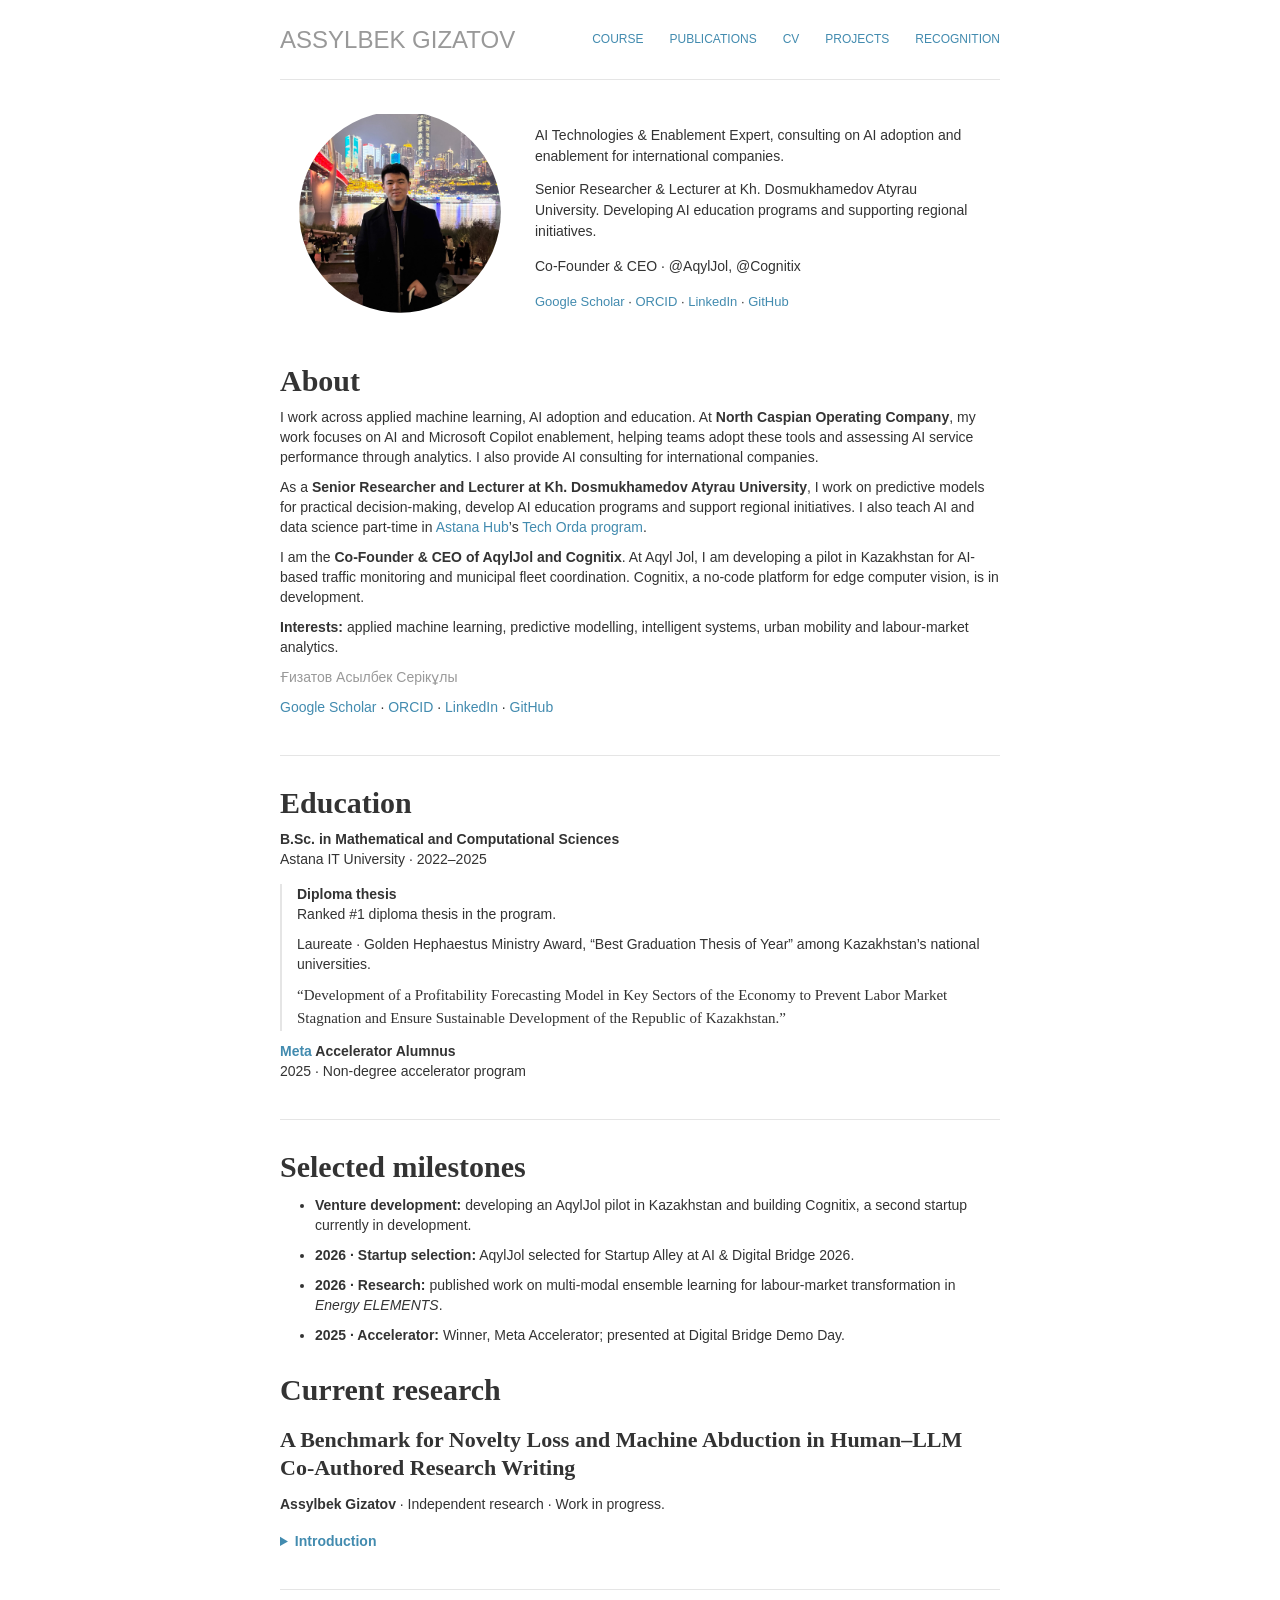
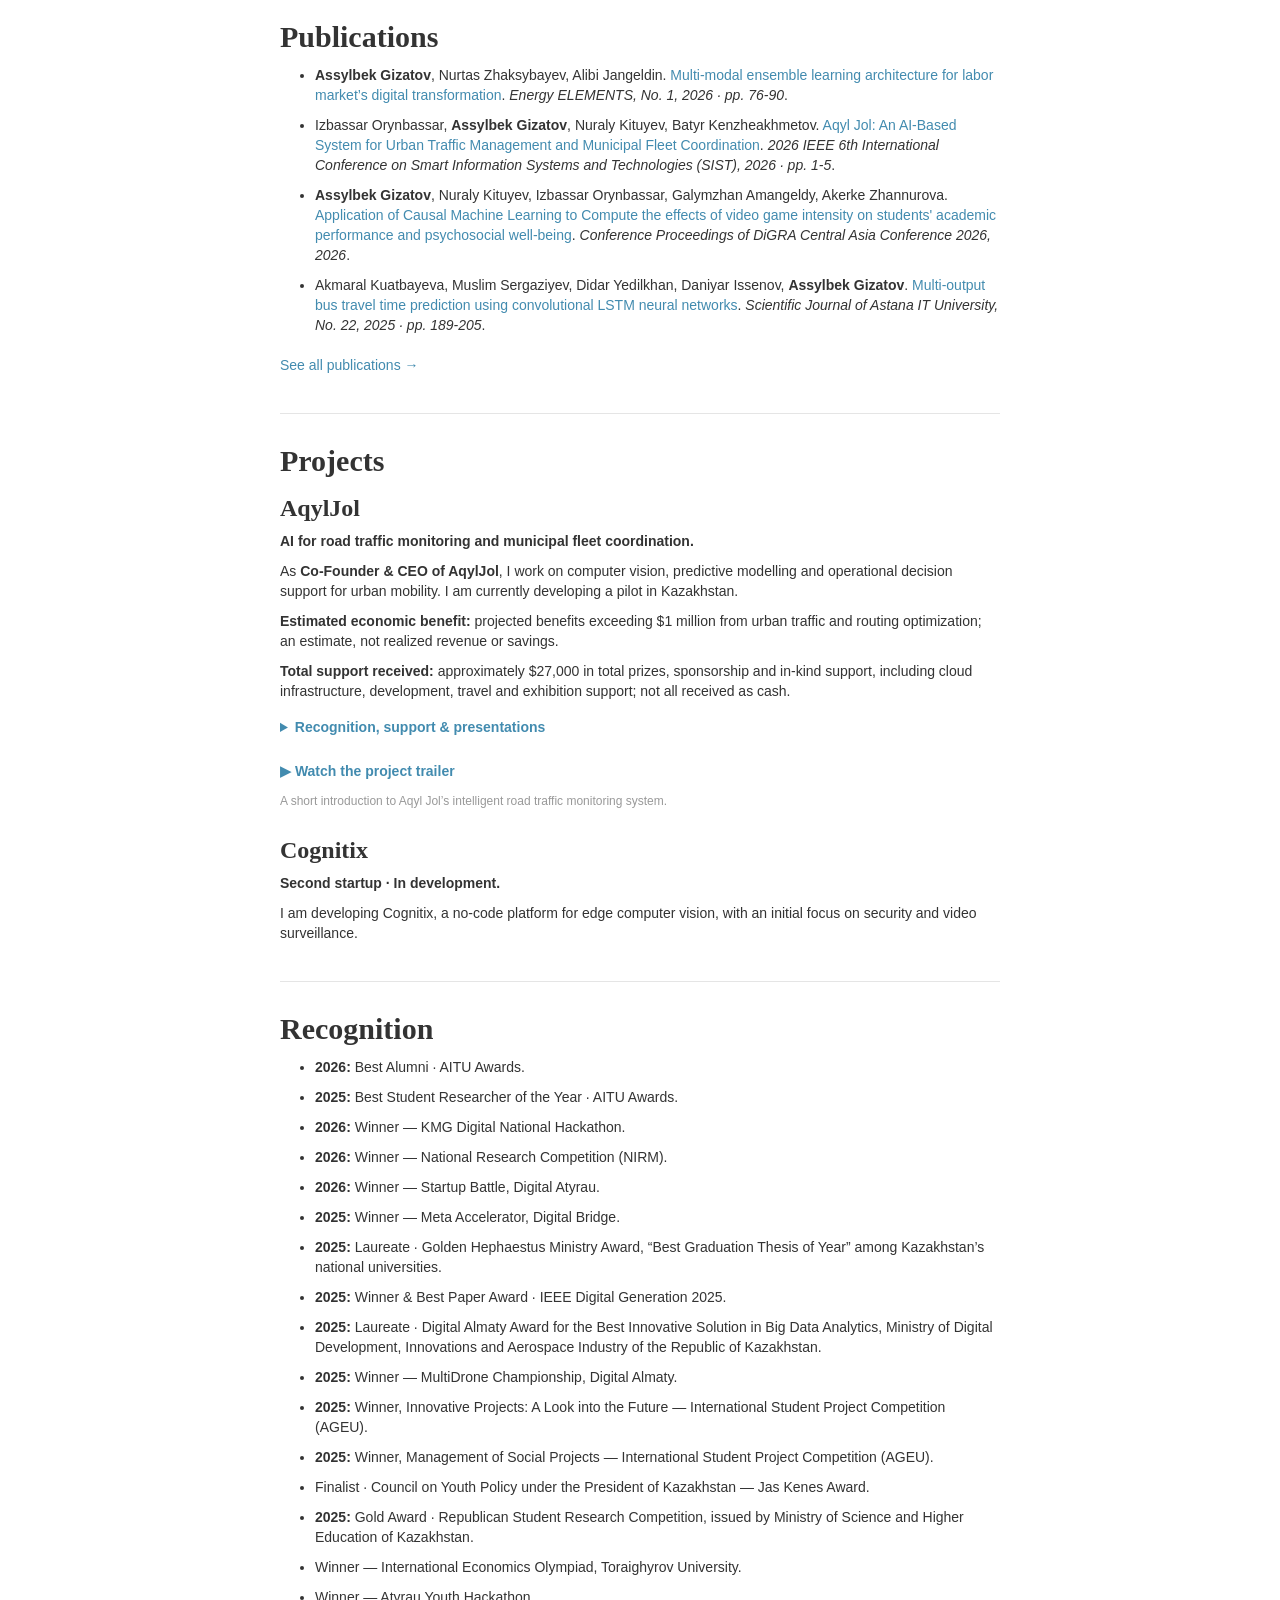
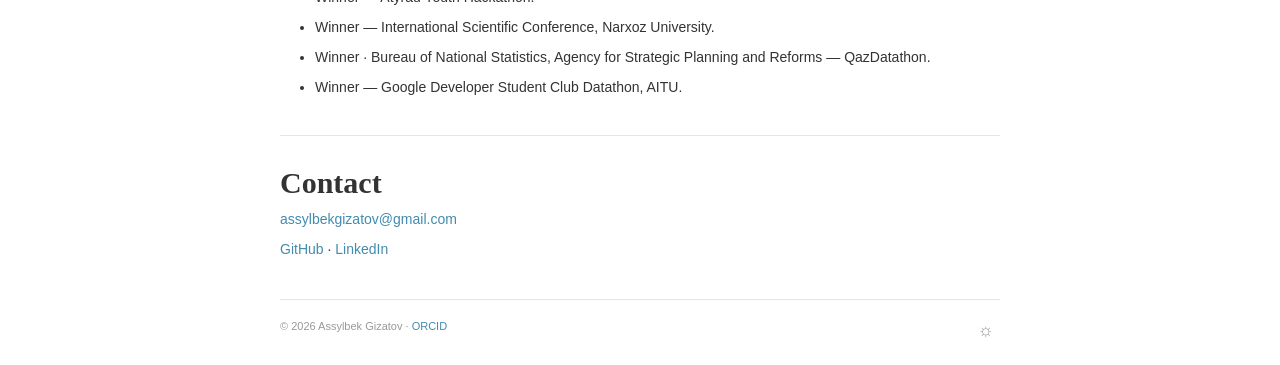
==== commit 0f413c57: "Add course catalog and complete Week02 and Week03 learning pages" ====
--- a/index.html
+++ b/index.html
@@ -1,2 +1,2 @@
-<!doctype html><html lang="en"><head><meta charset="utf-8"><meta name="viewport" content="width=device-width,initial-scale=1"><meta name="description" content="Assylbek Gizatov: researcher and AI &amp; Copilot expert. Applied machine learning, AI enablement and publications."><title>About - Assylbek Gizatov</title><link rel="stylesheet" href="/style.css?v=portrait-16"><script src="/app.js?v=aaron-3" defer></script></head><body><a class="skip" href="#content">Skip to content</a><div class="container"><header class="header"><a class="name" href="/">Assylbek Gizatov</a><nav aria-label="Main navigation"><a href="/publications.html">Publications</a><a href="/assets/Assylbek-Gizatov-CV.pdf" type="application/pdf">CV</a><a href="/#projects">Projects</a><a href="/#recognition">Recognition</a></nav></header><main id="content"><section class="intro" aria-label="Profile introduction"><div class="avatar avatar-frame"><img src="/assets/profile-chongqing.jpeg?v=20261026-15" alt="Assylbek Gizatov" width="1152" height="1536"></div><div class="profile-summary"><div class="role-list"><p class="role-line">AI Technologies &amp; Enablement Expert, consulting on AI adoption and enablement for international companies.</p><p class="role-line">Senior Researcher &amp; Lecturer at Kh. Dosmukhamedov Atyrau University. Developing AI education programs and supporting regional initiatives.</p></div><p class="founder-line">Co-Founder &amp; CEO · @AqylJol, @Cognitix</p><p class="profile-links"><a href="https://scholar.google.com/citations?hl=en&amp;user=umg0K9MAAAAJ">Google Scholar</a> · <a href="https://orcid.org/0009-0009-2557-0767">ORCID</a> · <a href="https://www.linkedin.com/in/assylbek-gizatov/">LinkedIn</a> · <a href="https://github.com/AssylbekGizatov">GitHub</a></p></div></section><div class="about"><h2>About</h2><p>I work across applied machine learning, AI adoption and education. At <strong>North Caspian Operating Company</strong>, my work focuses on AI and Microsoft Copilot enablement, helping teams adopt these tools and assessing AI service performance through analytics. I also provide AI consulting for international companies.</p><p>As a <strong>Senior Researcher and Lecturer at Kh. Dosmukhamedov Atyrau University</strong>, I work on predictive models for practical decision-making, develop AI education programs and support regional initiatives. I also teach AI and data science part-time in <a href="https://astanahub.com/">Astana Hub</a>’s <a href="https://astanahub.com/en/techorda/">Tech Orda program</a>.</p><p>I am the <strong>Co-Founder &amp; CEO of AqylJol and Cognitix</strong>. At Aqyl Jol, I am developing a pilot in Kazakhstan for AI-based traffic monitoring and municipal fleet coordination. Cognitix, a no-code platform for edge computer vision, is in development.</p><p><strong>Interests:</strong> applied machine learning, predictive modelling, intelligent systems, urban mobility and labour-market analytics.</p><p class="native-name" lang="kk">Ғизатов Асылбек Серікұлы</p><p><a href="https://scholar.google.com/citations?hl=en&amp;user=umg0K9MAAAAJ">Google Scholar</a> · <a href="https://orcid.org/0009-0009-2557-0767">ORCID</a> · <a href="https://www.linkedin.com/in/assylbek-gizatov/">LinkedIn</a> · <a href="https://github.com/AssylbekGizatov">GitHub</a></p><h2 id="education">Education</h2><p><strong>B.Sc. in Mathematical and Computational Sciences</strong><br>Astana IT University · 2022–2025</p><div class="thesis"><p><strong>Diploma thesis</strong><br>Ranked #1 diploma thesis in the program.</p><p>Laureate · Golden Hephaestus Ministry Award, “Best Graduation Thesis of Year” among Kazakhstan’s national universities.</p><p class="thesis-title">“Development of a Profitability Forecasting Model in Key Sectors of the Economy to Prevent Labor Market Stagnation and Ensure Sustainable Development of the Republic of Kazakhstan.”</p></div><p><strong><a href="https://www.meta.com/about/">Meta</a> Accelerator Alumnus</strong><br>2025 · Non-degree accelerator program</p><h2>Selected milestones</h2><ul class="milestones"><li><strong>Venture development:</strong> developing an AqylJol pilot in Kazakhstan and building Cognitix, a second startup currently in development.</li><li><strong>2026 · Startup selection:</strong> AqylJol selected for Startup Alley at AI &amp; Digital Bridge 2026.</li><li><strong>2026 · Research:</strong> published work on multi-modal ensemble learning for labour-market transformation in <em>Energy ELEMENTS</em>.</li><li><strong>2025 · Accelerator:</strong> Winner, Meta Accelerator; presented at Digital Bridge Demo Day.</li></ul><section class="work-in-progress" aria-labelledby="current-research"><h2 id="current-research">Current research</h2><h3>A Benchmark for Novelty Loss and Machine Abduction in Human–LLM Co-Authored Research Writing</h3><p><strong>Assylbek Gizatov</strong> · Independent research · Work in progress.</p><details class="paper-introduction"><summary>Introduction</summary><p>In a letter to Maurice Solovine, Albert Einstein conceptualized scientific discovery as a cyclical process: an intuitive movement from sensory experience to axioms, followed by logical deduction. In the current technological era, <strong>generative AI - and Large Language Models (LLMs) in particular,</strong> has mastered <strong>induction,</strong> statistical pattern recognition over large volumes of data, and is now progressing toward <strong>deduction,</strong> the form of reasoning responsible for constructing formal proofs. Yet it still lacks the mechanism of <strong>abduction:</strong> the very root of novel explanatory hypotheses.</p></details></section><h2>Publications</h2><ul class="publication-list"><li><strong>Assylbek Gizatov</strong>, Nurtas Zhaksybayev, Alibi Jangeldin. <a href="https://doi.org/10.68458/ee.2026.1.6">Multi-modal ensemble learning architecture for labor market’s digital transformation</a>. <em>Energy ELEMENTS, No. 1, 2026 · pp. 76-90</em>.</li><li>Izbassar Orynbassar, <strong>Assylbek Gizatov</strong>, Nuraly Kituyev, Batyr Kenzheakhmetov. <a href="https://doi.org/10.1109/sist61674.2026.11595985">Aqyl Jol: An AI-Based System for Urban Traffic Management and Municipal Fleet Coordination</a>. <em>2026 IEEE 6th International Conference on Smart Information Systems and Technologies (SIST), 2026 · pp. 1-5</em>.</li><li><strong>Assylbek Gizatov</strong>, Nuraly Kituyev, Izbassar Orynbassar, Galymzhan Amangeldy, Akerke Zhannurova. <a href="https://doi.org/10.26503/dl.v2026i2.2780">Application of Causal Machine Learning to Compute the effects of video game intensity on students&#x27; academic performance and psychosocial well-being</a>. <em>Conference Proceedings of DiGRA Central Asia Conference 2026, 2026</em>.</li><li>Akmaral Kuatbayeva, Muslim Sergaziyev, Didar Yedilkhan, Daniyar Issenov, <strong>Assylbek Gizatov</strong>. <a href="https://doi.org/10.37943/22jalw4601">Multi-output bus travel time prediction using convolutional LSTM neural networks</a>. <em>Scientific Journal of Astana IT University, No. 22, 2025 · pp. 189-205</em>.</li></ul><p><a href="/publications.html">See all publications →</a></p><h2 id="projects">Projects</h2><section class="project-feature" aria-labelledby="aqyl-jol"><h3 id="aqyl-jol">AqylJol</h3><p><strong>AI for road traffic monitoring and municipal fleet coordination.</strong></p><p>As <strong>Co-Founder &amp; CEO of AqylJol</strong>, I work on computer vision, predictive modelling and operational decision support for urban mobility. I am currently developing a pilot in Kazakhstan.</p><p><strong>Estimated economic benefit:</strong> projected benefits exceeding $1 million from urban traffic and routing optimization; an estimate, not realized revenue or savings.</p><p><strong>Total support received:</strong> approximately $27,000 in total prizes, sponsorship and in-kind support, including cloud infrastructure, development, travel and exhibition support; not all received as cash.</p><details class="paper-introduction"><summary>Recognition, support &amp; presentations</summary><ul><li><strong>Meta Accelerator Program 2025:</strong> Winner, ranked #1 among 1,000+ participants.</li><li><strong>Startup Battle, Digital Atyrau 2026:</strong> Second-place prize at the international forum.</li><li><strong>AWS resources:</strong> $7,000 in cloud credits and infrastructure for AI model development, testing and deployment, included in the approximately $27,000 total.</li><li><strong>Research:</strong> the project’s scientific novelty and AI methodology are described in <a href="https://doi.org/10.1109/sist61674.2026.11595985">Aqyl Jol: An AI-Based System for Urban Traffic Management and Municipal Fleet Coordination</a>, published at IEEE SIST 2026.</li><li><strong>MLA Demo Day:</strong> presented the solution at AI &amp; Digital Bridge 2025 to representatives from Meta, AWS and government organizations.</li><li><strong>Startup Alley, AI &amp; Digital Bridge 2026:</strong> selected by Kazakhstan’s Ministry of Science and Higher Education to showcase the project, with fully sponsored exhibition and participation support.</li></ul></details><p><a class="trailer-link" href="https://youtu.be/LSZjE1ArafY">▶ Watch the project trailer</a></p><p class="project-caption">A short introduction to Aqyl Jol’s intelligent road traffic monitoring system.</p></section><section class="project-feature" aria-labelledby="cognitix"><h3 id="cognitix">Cognitix</h3><p><strong>Second startup · In development.</strong></p><p>I am developing Cognitix, a no-code platform for edge computer vision, with an initial focus on security and video surveillance.</p></section><h2 id="recognition">Recognition</h2><ul><li><strong>2026:</strong> Best Alumni · AITU Awards.</li><li><strong>2025:</strong> Best Student Researcher of the Year · AITU Awards.</li><li><strong>2026:</strong> Winner — KMG Digital National Hackathon.</li><li><strong>2026:</strong> Winner — National Research Competition (NIRM).</li><li><strong>2026:</strong> Winner — Startup Battle, Digital Atyrau.</li><li><strong>2025:</strong> Winner — Meta Accelerator, Digital Bridge.</li><li><strong>2025:</strong> Laureate · Golden Hephaestus Ministry Award, “Best Graduation Thesis of Year” among Kazakhstan’s national universities.</li><li><strong>2025:</strong> Winner &amp; Best Paper Award · IEEE Digital Generation 2025.</li><li><strong>2025:</strong> Laureate · Digital Almaty Award for the Best Innovative Solution in Big Data Analytics, Ministry of Digital Development, Innovations and Aerospace Industry of the Republic of Kazakhstan.</li><li><strong>2025:</strong> Winner — MultiDrone Championship, Digital Almaty.</li><li><strong>2025:</strong> Winner, Innovative Projects: A Look into the Future — International Student Project Competition (AGEU).</li><li><strong>2025:</strong> Winner, Management of Social Projects — International Student Project Competition (AGEU).</li><li>Finalist · Council on Youth Policy under the President of Kazakhstan — Jas Kenes Award.</li><li><strong>2025:</strong> Gold Award · Republican Student Research Competition, issued by Ministry of Science and Higher Education of Kazakhstan.</li><li>Winner — International Economics Olympiad, Toraighyrov University.</li><li>Winner — Atyrau Youth Hackathon.</li><li>Winner — International Scientific Conference, Narxoz University.</li><li>Winner · Bureau of National Statistics, Agency for Strategic Planning and Reforms — QazDatathon.</li><li>Winner — Google Developer Student Club Datathon, AITU.</li></ul><h2>Contact</h2><p><a href="mailto:assylbekgizatov@gmail.com">assylbekgizatov@gmail.com</a></p><p><a href="https://github.com/AssylbekGizatov">GitHub</a> · <a href="https://www.linkedin.com/in/assylbek-gizatov/">LinkedIn</a></p></div></main><footer>© 2026 Assylbek Gizatov · <a href="https://orcid.org/0009-0009-2557-0767">ORCID</a><button id="theme-toggle" title="Toggle theme" aria-label="Switch to dark theme">☼</button></footer></div></body></html>
+<!doctype html><html lang="en"><head><meta charset="utf-8"><meta name="viewport" content="width=device-width,initial-scale=1"><meta name="description" content="Assylbek Gizatov: researcher and AI &amp; Copilot expert. Applied machine learning, AI enablement and publications."><title>About - Assylbek Gizatov</title><link rel="stylesheet" href="/style.css?v=portrait-16"><script src="/app.js?v=aaron-3" defer></script></head><body><a class="skip" href="#content">Skip to content</a><div class="container"><header class="header"><a class="name" href="/">Assylbek Gizatov</a><nav aria-label="Main navigation"><a href="/course/">Course</a><a href="/publications.html">Publications</a><a href="/assets/Assylbek-Gizatov-CV.pdf" type="application/pdf">CV</a><a href="/#projects">Projects</a><a href="/#recognition">Recognition</a></nav></header><main id="content"><section class="intro" aria-label="Profile introduction"><div class="avatar avatar-frame"><img src="/assets/profile-chongqing.jpeg?v=20261026-15" alt="Assylbek Gizatov" width="1152" height="1536"></div><div class="profile-summary"><div class="role-list"><p class="role-line">AI Technologies &amp; Enablement Expert, consulting on AI adoption and enablement for international companies.</p><p class="role-line">Senior Researcher &amp; Lecturer at Kh. Dosmukhamedov Atyrau University. Developing AI education programs and supporting regional initiatives.</p></div><p class="founder-line">Co-Founder &amp; CEO · @AqylJol, @Cognitix</p><p class="profile-links"><a href="https://scholar.google.com/citations?hl=en&amp;user=umg0K9MAAAAJ">Google Scholar</a> · <a href="https://orcid.org/0009-0009-2557-0767">ORCID</a> · <a href="https://www.linkedin.com/in/assylbek-gizatov/">LinkedIn</a> · <a href="https://github.com/AssylbekGizatov">GitHub</a></p></div></section><div class="about"><h2>About</h2><p>I work across applied machine learning, AI adoption and education. At <strong>North Caspian Operating Company</strong>, my work focuses on AI and Microsoft Copilot enablement, helping teams adopt these tools and assessing AI service performance through analytics. I also provide AI consulting for international companies.</p><p>As a <strong>Senior Researcher and Lecturer at Kh. Dosmukhamedov Atyrau University</strong>, I work on predictive models for practical decision-making, develop AI education programs and support regional initiatives. I also teach AI and data science part-time in <a href="https://astanahub.com/">Astana Hub</a>’s <a href="https://astanahub.com/en/techorda/">Tech Orda program</a>.</p><p>I am the <strong>Co-Founder &amp; CEO of AqylJol and Cognitix</strong>. At Aqyl Jol, I am developing a pilot in Kazakhstan for AI-based traffic monitoring and municipal fleet coordination. Cognitix, a no-code platform for edge computer vision, is in development.</p><p><strong>Interests:</strong> applied machine learning, predictive modelling, intelligent systems, urban mobility and labour-market analytics.</p><p class="native-name" lang="kk">Ғизатов Асылбек Серікұлы</p><p><a href="https://scholar.google.com/citations?hl=en&amp;user=umg0K9MAAAAJ">Google Scholar</a> · <a href="https://orcid.org/0009-0009-2557-0767">ORCID</a> · <a href="https://www.linkedin.com/in/assylbek-gizatov/">LinkedIn</a> · <a href="https://github.com/AssylbekGizatov">GitHub</a></p><h2 id="education">Education</h2><p><strong>B.Sc. in Mathematical and Computational Sciences</strong><br>Astana IT University · 2022–2025</p><div class="thesis"><p><strong>Diploma thesis</strong><br>Ranked #1 diploma thesis in the program.</p><p>Laureate · Golden Hephaestus Ministry Award, “Best Graduation Thesis of Year” among Kazakhstan’s national universities.</p><p class="thesis-title">“Development of a Profitability Forecasting Model in Key Sectors of the Economy to Prevent Labor Market Stagnation and Ensure Sustainable Development of the Republic of Kazakhstan.”</p></div><p><strong><a href="https://www.meta.com/about/">Meta</a> Accelerator Alumnus</strong><br>2025 · Non-degree accelerator program</p><h2>Selected milestones</h2><ul class="milestones"><li><strong>Venture development:</strong> developing an AqylJol pilot in Kazakhstan and building Cognitix, a second startup currently in development.</li><li><strong>2026 · Startup selection:</strong> AqylJol selected for Startup Alley at AI &amp; Digital Bridge 2026.</li><li><strong>2026 · Research:</strong> published work on multi-modal ensemble learning for labour-market transformation in <em>Energy ELEMENTS</em>.</li><li><strong>2025 · Accelerator:</strong> Winner, Meta Accelerator; presented at Digital Bridge Demo Day.</li></ul><section class="work-in-progress" aria-labelledby="current-research"><h2 id="current-research">Current research</h2><h3>A Benchmark for Novelty Loss and Machine Abduction in Human–LLM Co-Authored Research Writing</h3><p><strong>Assylbek Gizatov</strong> · Independent research · Work in progress.</p><details class="paper-introduction"><summary>Introduction</summary><p>In a letter to Maurice Solovine, Albert Einstein conceptualized scientific discovery as a cyclical process: an intuitive movement from sensory experience to axioms, followed by logical deduction. In the current technological era, <strong>generative AI - and Large Language Models (LLMs) in particular,</strong> has mastered <strong>induction,</strong> statistical pattern recognition over large volumes of data, and is now progressing toward <strong>deduction,</strong> the form of reasoning responsible for constructing formal proofs. Yet it still lacks the mechanism of <strong>abduction:</strong> the very root of novel explanatory hypotheses.</p></details></section><h2>Publications</h2><ul class="publication-list"><li><strong>Assylbek Gizatov</strong>, Nurtas Zhaksybayev, Alibi Jangeldin. <a href="https://doi.org/10.68458/ee.2026.1.6">Multi-modal ensemble learning architecture for labor market’s digital transformation</a>. <em>Energy ELEMENTS, No. 1, 2026 · pp. 76-90</em>.</li><li>Izbassar Orynbassar, <strong>Assylbek Gizatov</strong>, Nuraly Kituyev, Batyr Kenzheakhmetov. <a href="https://doi.org/10.1109/sist61674.2026.11595985">Aqyl Jol: An AI-Based System for Urban Traffic Management and Municipal Fleet Coordination</a>. <em>2026 IEEE 6th International Conference on Smart Information Systems and Technologies (SIST), 2026 · pp. 1-5</em>.</li><li><strong>Assylbek Gizatov</strong>, Nuraly Kituyev, Izbassar Orynbassar, Galymzhan Amangeldy, Akerke Zhannurova. <a href="https://doi.org/10.26503/dl.v2026i2.2780">Application of Causal Machine Learning to Compute the effects of video game intensity on students&#x27; academic performance and psychosocial well-being</a>. <em>Conference Proceedings of DiGRA Central Asia Conference 2026, 2026</em>.</li><li>Akmaral Kuatbayeva, Muslim Sergaziyev, Didar Yedilkhan, Daniyar Issenov, <strong>Assylbek Gizatov</strong>. <a href="https://doi.org/10.37943/22jalw4601">Multi-output bus travel time prediction using convolutional LSTM neural networks</a>. <em>Scientific Journal of Astana IT University, No. 22, 2025 · pp. 189-205</em>.</li></ul><p><a href="/publications.html">See all publications →</a></p><h2 id="projects">Projects</h2><section class="project-feature" aria-labelledby="aqyl-jol"><h3 id="aqyl-jol">AqylJol</h3><p><strong>AI for road traffic monitoring and municipal fleet coordination.</strong></p><p>As <strong>Co-Founder &amp; CEO of AqylJol</strong>, I work on computer vision, predictive modelling and operational decision support for urban mobility. I am currently developing a pilot in Kazakhstan.</p><p><strong>Estimated economic benefit:</strong> projected benefits exceeding $1 million from urban traffic and routing optimization; an estimate, not realized revenue or savings.</p><p><strong>Total support received:</strong> approximately $27,000 in total prizes, sponsorship and in-kind support, including cloud infrastructure, development, travel and exhibition support; not all received as cash.</p><details class="paper-introduction"><summary>Recognition, support &amp; presentations</summary><ul><li><strong>Meta Accelerator Program 2025:</strong> Winner, ranked #1 among 1,000+ participants.</li><li><strong>Startup Battle, Digital Atyrau 2026:</strong> Second-place prize at the international forum.</li><li><strong>AWS resources:</strong> $7,000 in cloud credits and infrastructure for AI model development, testing and deployment, included in the approximately $27,000 total.</li><li><strong>Research:</strong> the project’s scientific novelty and AI methodology are described in <a href="https://doi.org/10.1109/sist61674.2026.11595985">Aqyl Jol: An AI-Based System for Urban Traffic Management and Municipal Fleet Coordination</a>, published at IEEE SIST 2026.</li><li><strong>MLA Demo Day:</strong> presented the solution at AI &amp; Digital Bridge 2025 to representatives from Meta, AWS and government organizations.</li><li><strong>Startup Alley, AI &amp; Digital Bridge 2026:</strong> selected by Kazakhstan’s Ministry of Science and Higher Education to showcase the project, with fully sponsored exhibition and participation support.</li></ul></details><p><a class="trailer-link" href="https://youtu.be/LSZjE1ArafY">▶ Watch the project trailer</a></p><p class="project-caption">A short introduction to Aqyl Jol’s intelligent road traffic monitoring system.</p></section><section class="project-feature" aria-labelledby="cognitix"><h3 id="cognitix">Cognitix</h3><p><strong>Second startup · In development.</strong></p><p>I am developing Cognitix, a no-code platform for edge computer vision, with an initial focus on security and video surveillance.</p></section><h2 id="recognition">Recognition</h2><ul><li><strong>2026:</strong> Best Alumni · AITU Awards.</li><li><strong>2025:</strong> Best Student Researcher of the Year · AITU Awards.</li><li><strong>2026:</strong> Winner — KMG Digital National Hackathon.</li><li><strong>2026:</strong> Winner — National Research Competition (NIRM).</li><li><strong>2026:</strong> Winner — Startup Battle, Digital Atyrau.</li><li><strong>2025:</strong> Winner — Meta Accelerator, Digital Bridge.</li><li><strong>2025:</strong> Laureate · Golden Hephaestus Ministry Award, “Best Graduation Thesis of Year” among Kazakhstan’s national universities.</li><li><strong>2025:</strong> Winner &amp; Best Paper Award · IEEE Digital Generation 2025.</li><li><strong>2025:</strong> Laureate · Digital Almaty Award for the Best Innovative Solution in Big Data Analytics, Ministry of Digital Development, Innovations and Aerospace Industry of the Republic of Kazakhstan.</li><li><strong>2025:</strong> Winner — MultiDrone Championship, Digital Almaty.</li><li><strong>2025:</strong> Winner, Innovative Projects: A Look into the Future — International Student Project Competition (AGEU).</li><li><strong>2025:</strong> Winner, Management of Social Projects — International Student Project Competition (AGEU).</li><li>Finalist · Council on Youth Policy under the President of Kazakhstan — Jas Kenes Award.</li><li><strong>2025:</strong> Gold Award · Republican Student Research Competition, issued by Ministry of Science and Higher Education of Kazakhstan.</li><li>Winner — International Economics Olympiad, Toraighyrov University.</li><li>Winner — Atyrau Youth Hackathon.</li><li>Winner — International Scientific Conference, Narxoz University.</li><li>Winner · Bureau of National Statistics, Agency for Strategic Planning and Reforms — QazDatathon.</li><li>Winner — Google Developer Student Club Datathon, AITU.</li></ul><h2>Contact</h2><p><a href="mailto:assylbekgizatov@gmail.com">assylbekgizatov@gmail.com</a></p><p><a href="https://github.com/AssylbekGizatov">GitHub</a> · <a href="https://www.linkedin.com/in/assylbek-gizatov/">LinkedIn</a></p></div></main><footer>© 2026 Assylbek Gizatov · <a href="https://orcid.org/0009-0009-2557-0767">ORCID</a><button id="theme-toggle" title="Toggle theme" aria-label="Switch to dark theme">☼</button></footer></div></body></html>
 
